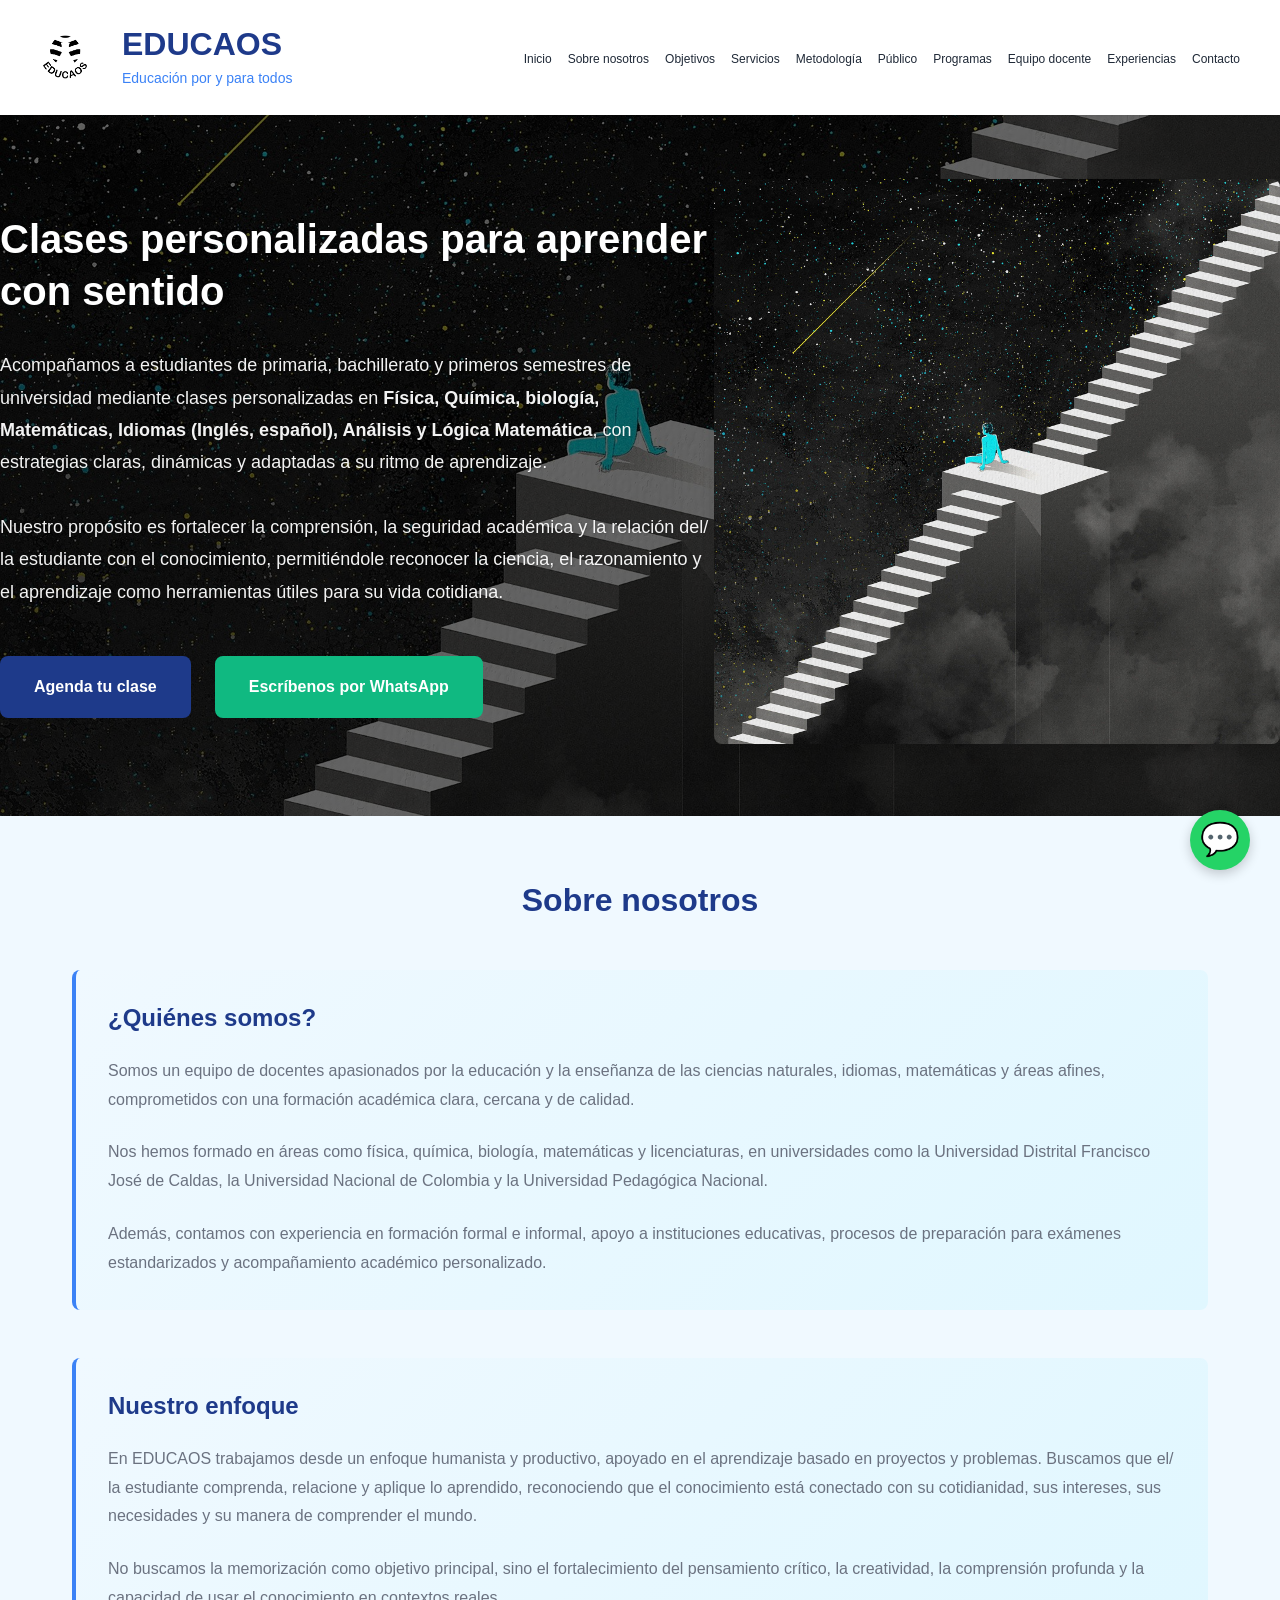
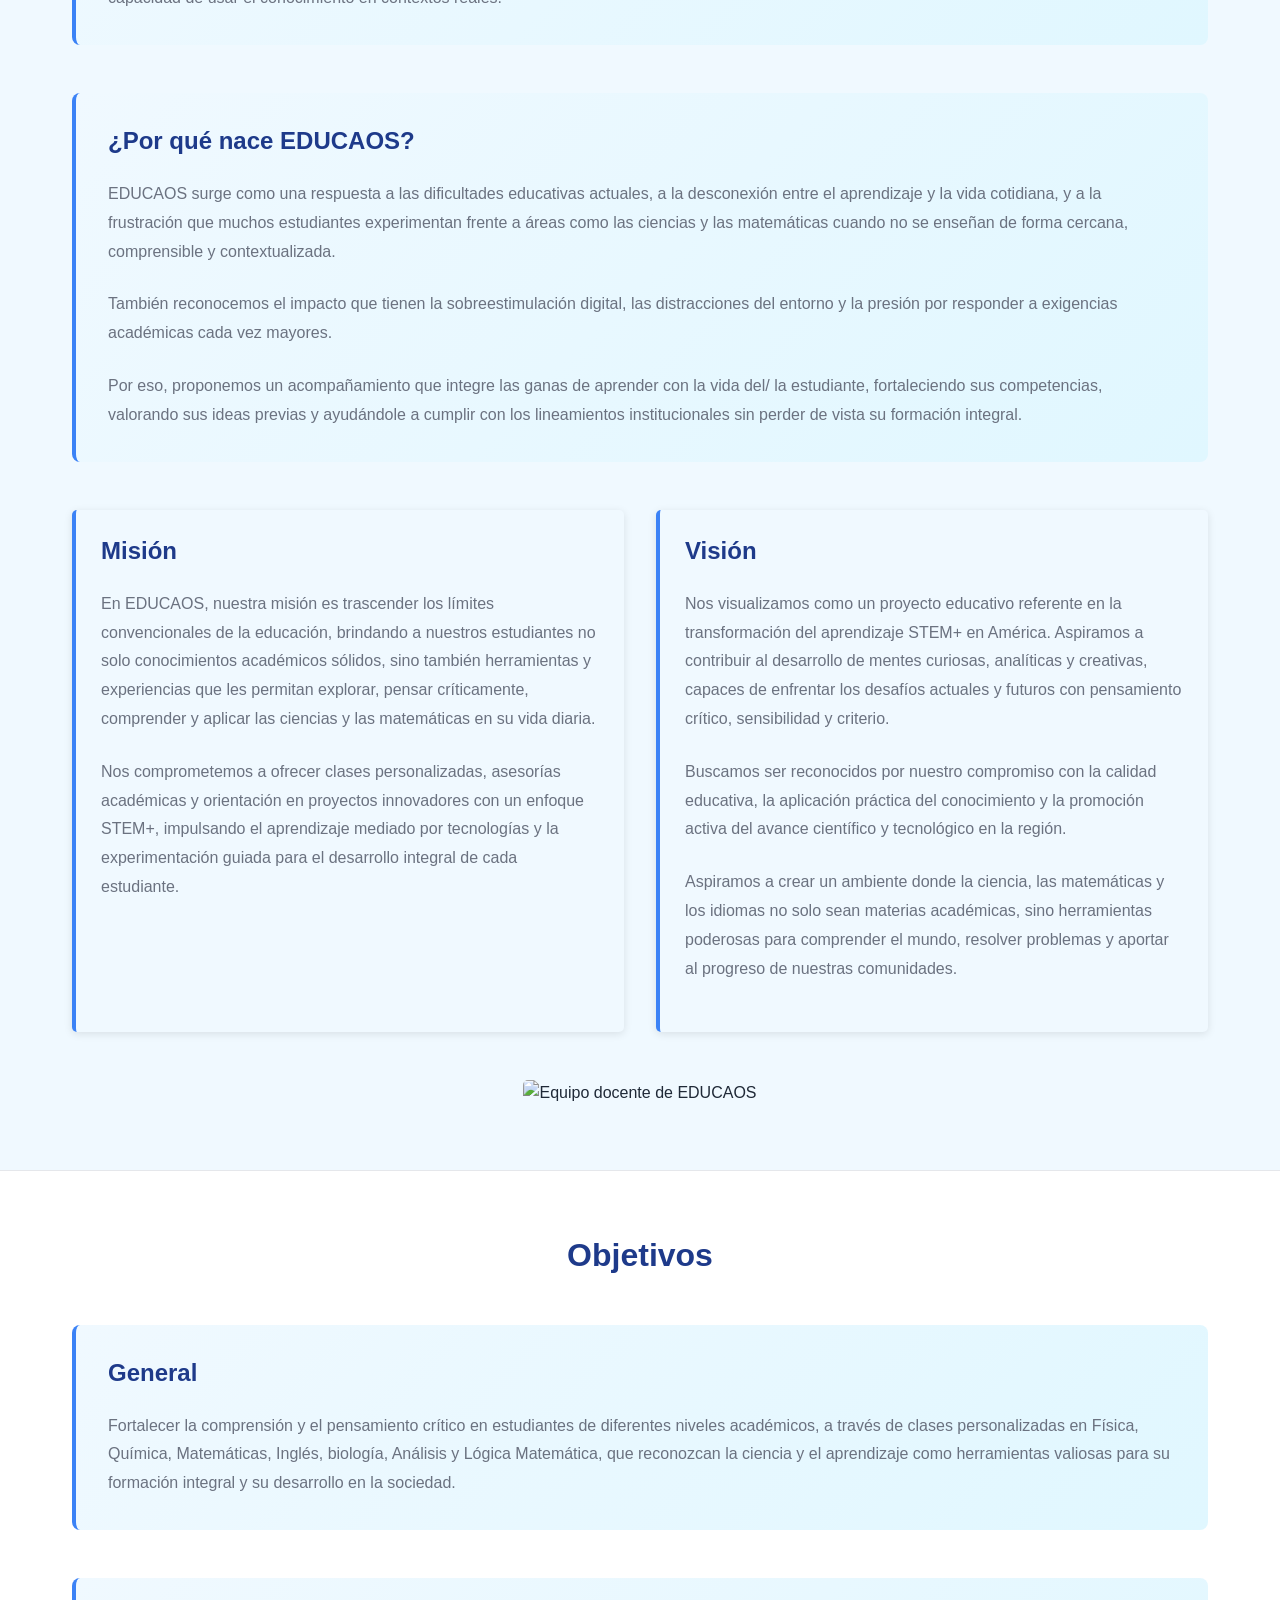
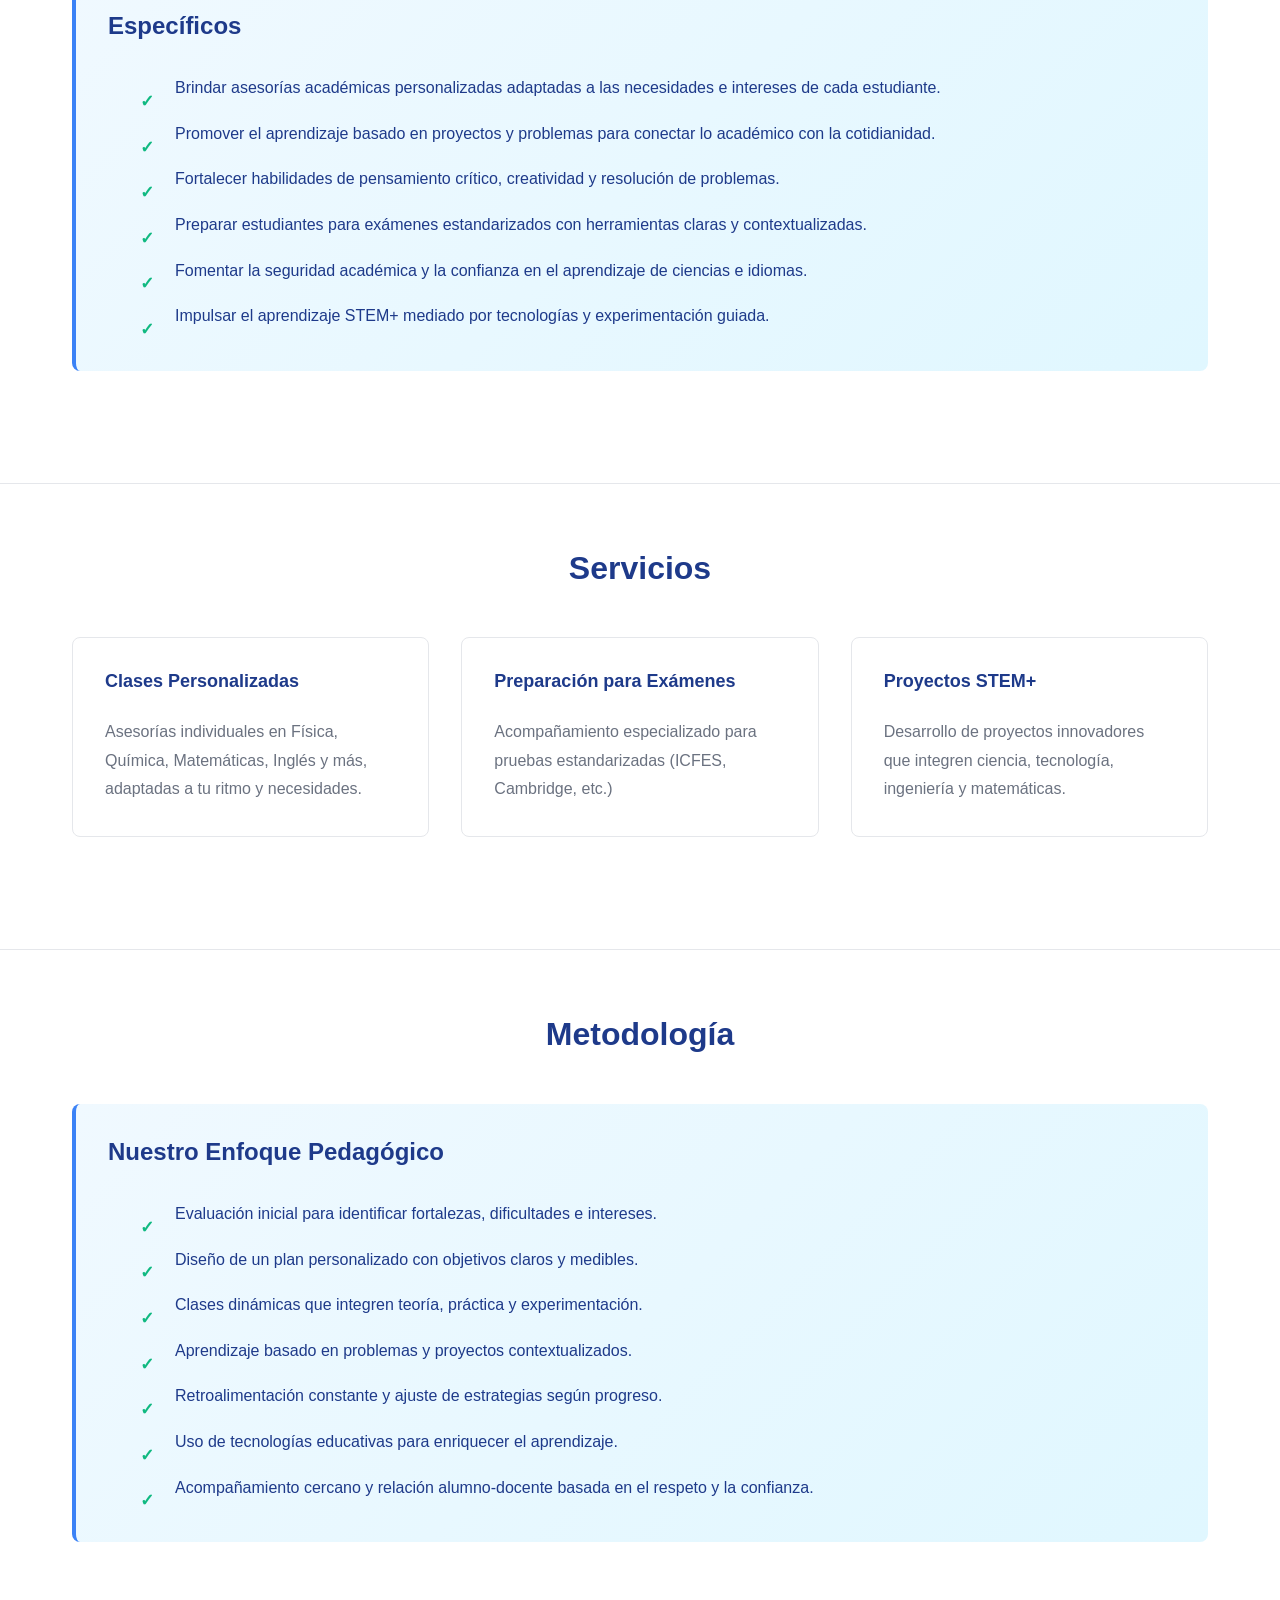
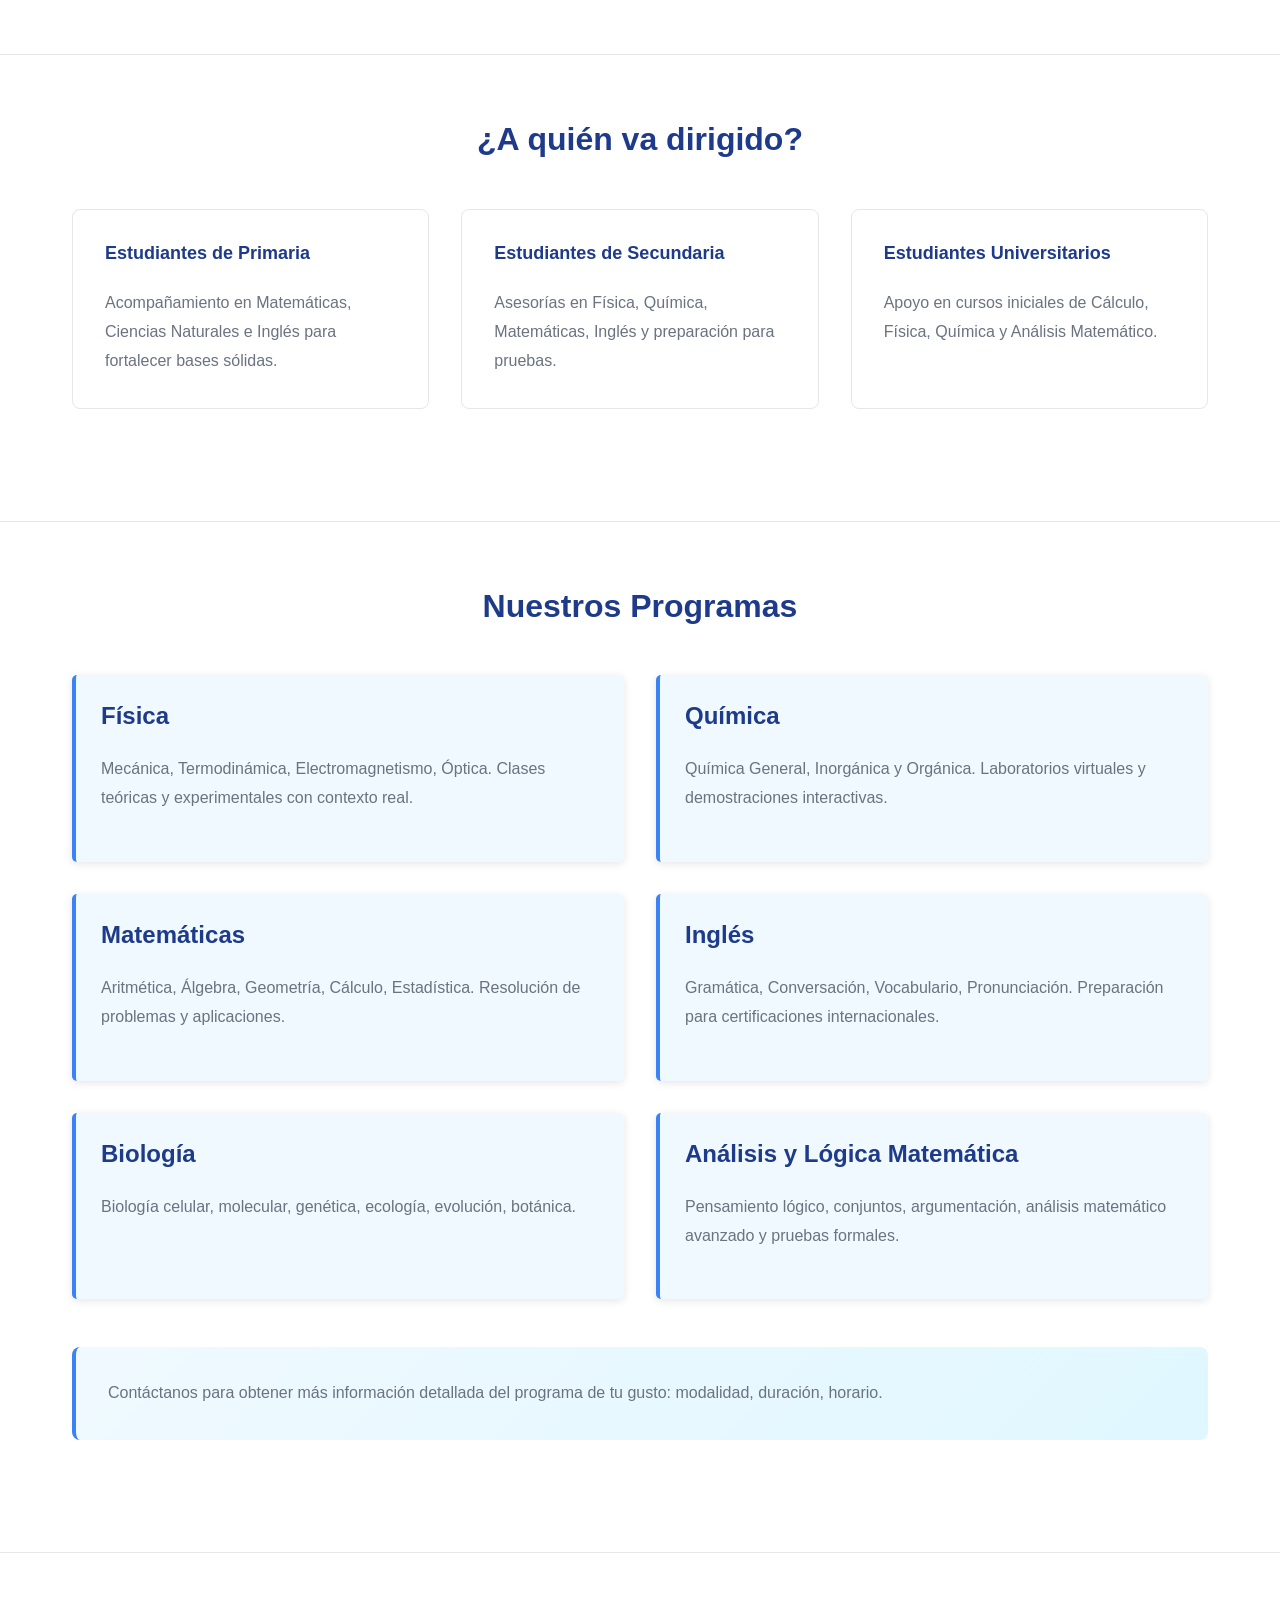
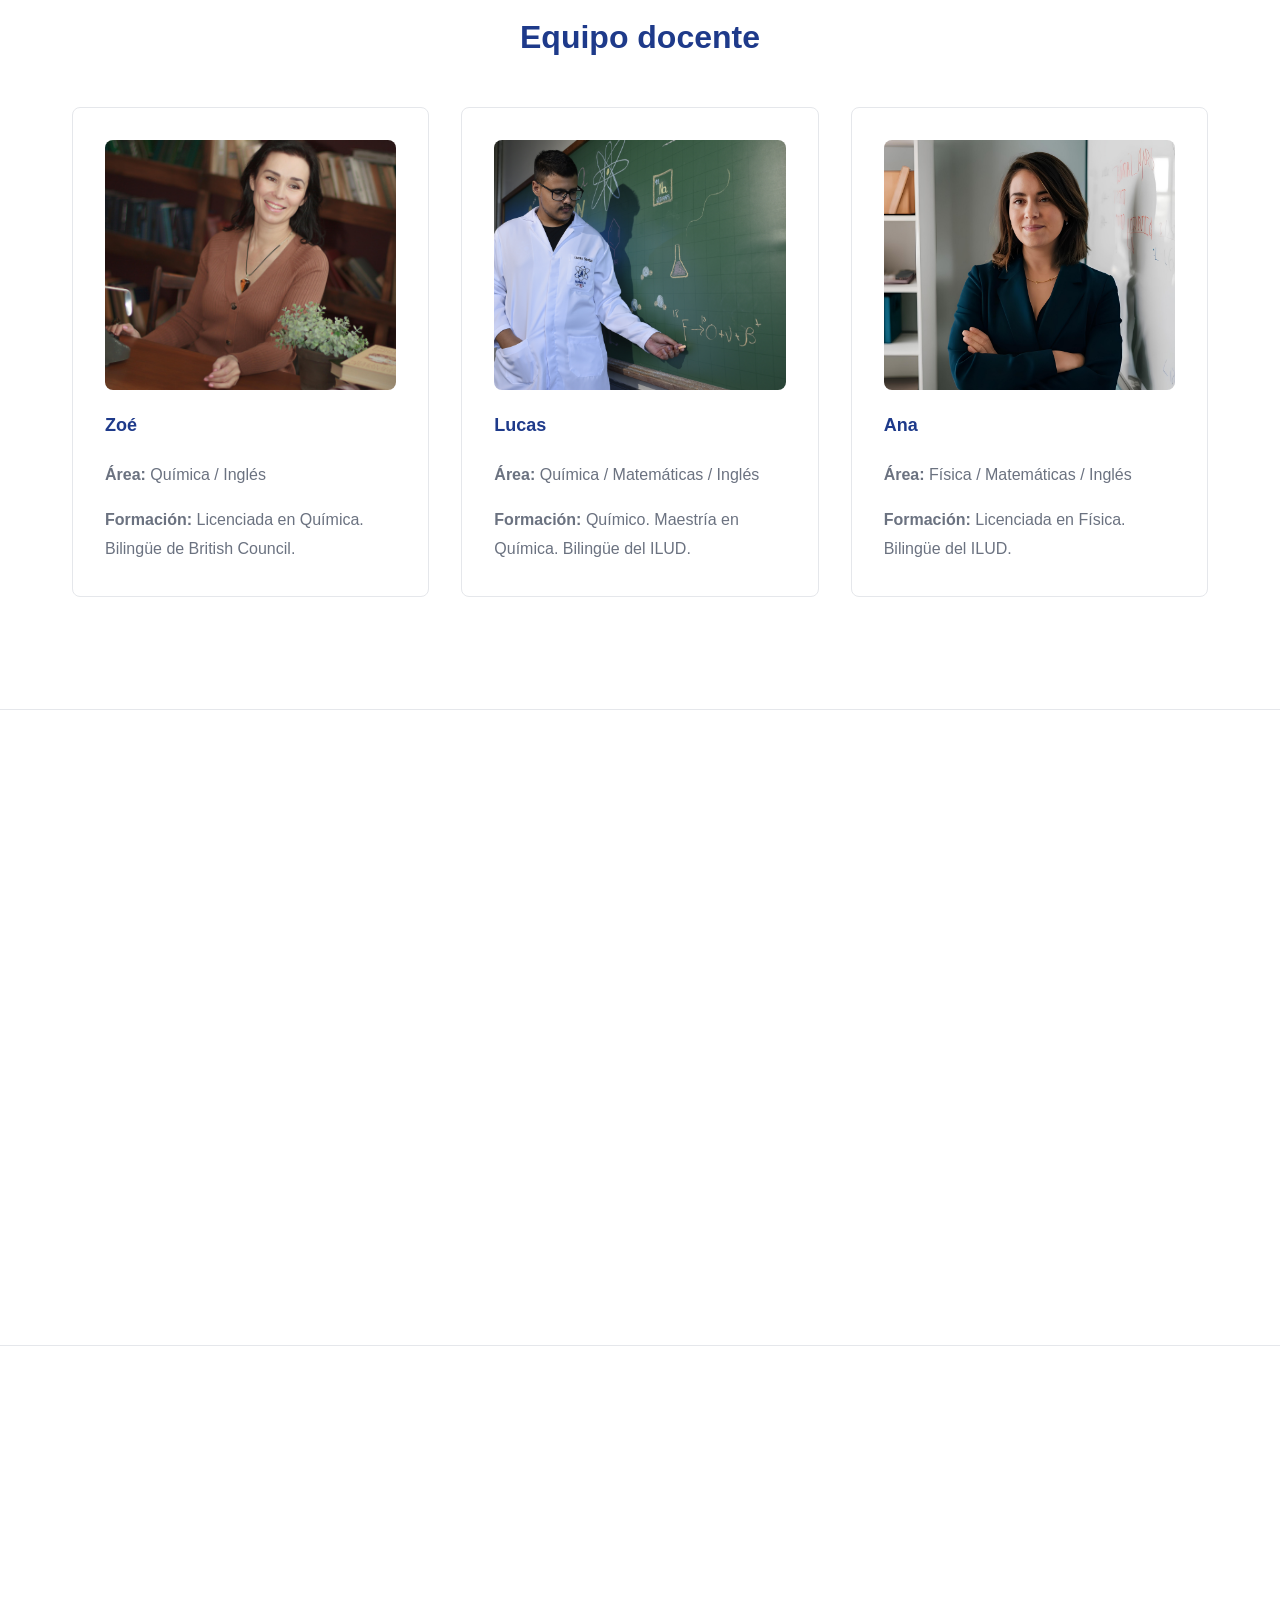
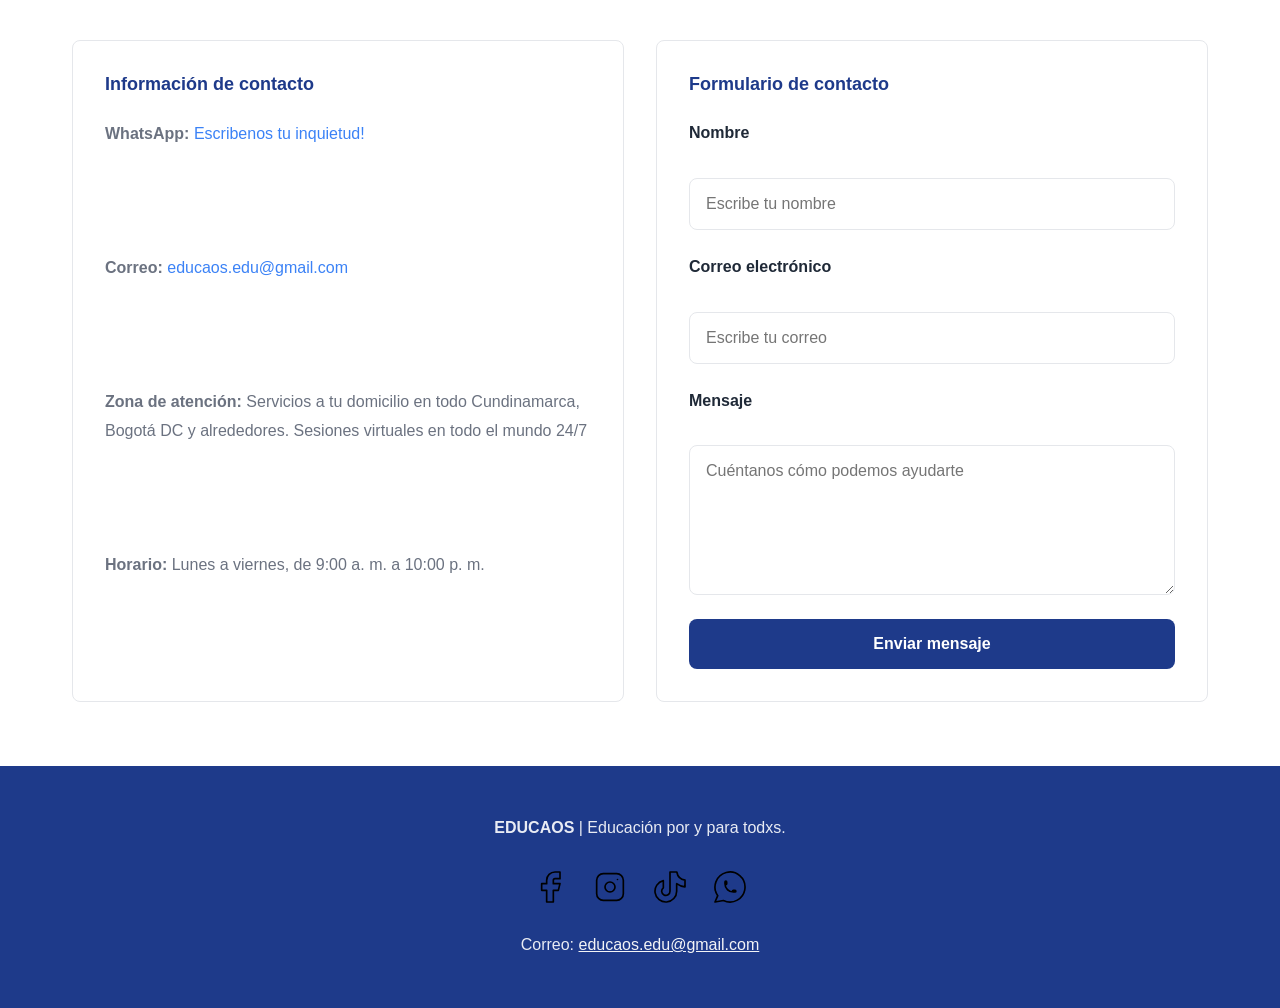
==== index.html @ 3fe50cc9 "prueba-lineatikwapp-blanca" ====
<!DOCTYPE html>
<html lang="es">
<head>
  <meta charset="UTF-8" />
  <meta http-equiv="X-UA-Compatible" content="IE=edge" />
  <meta name="viewport" content="width=device-width, initial-scale=1.0" />
  <title>EDUCAOS | Educación por y para todos</title>
<!-- Fuerza a Mozilla a recargar el favicon -->
<meta http-equiv="Cache-Control" content="no-cache, no-store, must-revalidate" />
<meta http-equiv="Pragma" content="no-cache" />
<meta http-equiv="Expires" content="0" />
  <meta
    name="description"
    content="EDUCAOS es una academia de clases personalizadas en Física, Química, Matemáticas, Inglés, biología, Análisis y Lógica Matemática"
  />
  <meta name="keywords" content="educación, clases personalizadas, matemáticas, ciencias, inglés, Bogotá" />
  <meta name="author" content="EDUCAOS" />

  <!-- CSS -->
  <link rel="stylesheet" href="styles.css" />
<!-- FAVICON - Múltiples formatos para compatibilidad ,logo en la pestaña -->
<!-- Asegura que el favicon se cargue en todos los navegadores -->
<link rel="icon" type="image/x-icon" href="img/favicon.ico?v=2">
<link rel="icon" type="image/png" sizes="32x32" href="img/favicon-32x32.png">
<link rel="icon" type="image/png" sizes="16x16" href="img/favicon-16x16.png">
<link rel="apple-touch-icon" href="img/apple-touch-icon.png">
</head>
<body>

  <!-- ENCABEZADO / HEADER -->
  <header class="header">
    <div class="container header-container">
      
      <!-- LOGO -->
      <div class="logo-box">
        <img src="img/logosinfondo.png" alt="Logo EDUCAOS" class="logo-img">
      </div>

      <!-- MARCA / NOMBRE -->
      <div class="brand-box">
        <h1>EDUCAOS</h1>
        <p>Educación por y para todos</p>
      </div>

      <!-- BOTÓN MENÚ HAMBURGUESA -->
      <button class="hamburger" id="hamburger" aria-label="Abrir menú">
        <span class="line line1"></span>
        <span class="line line2"></span>
        <span class="line line3"></span>
      </button>

      <!-- NAVEGACIÓN -->
      <nav class="nav" id="nav">
        <ul class="nav-list">
          <li><a href="#inicio">Inicio</a></li>
          <li><a href="#nosotros">Sobre nosotros</a></li>
          <li><a href="#objetivos">Objetivos</a></li>
          <li><a href="#servicios">Servicios</a></li>
          <li><a href="#metodologia">Metodología</a></li>
          <li><a href="#publico">Público</a></li>
          <li><a href="#programas">Programas</a></li>
          <li><a href="#equipo">Equipo docente</a></li>
          <li><a href="#experiencias">Experiencias</a></li>
          <li><a href="#contacto">Contacto</a></li>
        </ul>
      </nav>

    </div>
  </header>

  <main>

    <!-- SECCIÓN HERO CON PARALLAX -->
    <section id="inicio" class="hero">
  <div class="parallax-bg" style="background-image: url('img/portada-fondo.jpg');"></div>
  <!-- ↑ IMAGEN de FONDO distinta -->
        
        <div class="hero-text fade-in">
          <h2>Clases personalizadas para aprender con sentido</h2>
          <p>
            Acompañamos a estudiantes de primaria, bachillerato y primeros semestres
            de universidad mediante clases personalizadas en <strong>Física, Química, biología, Matemáticas, 
            Idiomas (Inglés, español), Análisis y Lógica Matemática</strong>, con estrategias claras, 
            dinámicas y adaptadas a su ritmo de aprendizaje.
          </p>

          <p>
            Nuestro propósito es fortalecer la comprensión, la seguridad académica
            y la relación del/ la estudiante con el conocimiento, permitiéndole reconocer
            la ciencia, el razonamiento y el aprendizaje como herramientas útiles
            para su vida cotidiana.
          </p>

          <div class="hero-buttons">
            <a href="#contacto" class="btn">Agenda tu clase</a>
            <a href="https://wa.me/message/WLGV2CBEJZI7O1" class="btn btn-secondary" target="_blank">Escríbenos por WhatsApp</a>
          </div>
        </div>

         <div class="hero-image fade-in">
    <img src="img/portada.jpg" alt="..." /> <!-- ← IMAGEN visible al lado-->
  </div>
</section>

      </div>
    </section>

    <!-- SOBRE NOSOTROS -->
    <section id="nosotros" class="section" data-parallax="yes">
  <div class="parallax-bg" style="background-image: url('img/nosotros-bg.jpg');"></div>
      <div class="container">
        <h2 class="fade-in-on-scroll">Sobre nosotros</h2>

        <article class="content-block fade-in-on-scroll">
          <h3>¿Quiénes somos?</h3>
          <p>
            Somos un equipo de docentes apasionados por la educación y la enseñanza
            de las ciencias naturales, idiomas, matemáticas y áreas afines, comprometidos
            con una formación académica clara, cercana y de calidad.
          </p>
          <p>
            Nos hemos formado en áreas como física, química, biología, matemáticas
            y licenciaturas, en universidades como la Universidad Distrital Francisco
            José de Caldas, la Universidad Nacional de Colombia y la Universidad
            Pedagógica Nacional.
          </p>
          <p>
            Además, contamos con experiencia en formación formal e informal, apoyo
            a instituciones educativas, procesos de preparación para exámenes
            estandarizados y acompañamiento académico personalizado.
          </p>
        </article>

        <article class="content-block fade-in-on-scroll">
          <h3>Nuestro enfoque</h3>
          <p>
            En EDUCAOS trabajamos desde un enfoque humanista y productivo, apoyado
            en el aprendizaje basado en proyectos y problemas. Buscamos que el/ la
            estudiante comprenda, relacione y aplique lo aprendido, reconociendo
            que el conocimiento está conectado con su cotidianidad, sus intereses,
            sus necesidades y su manera de comprender el mundo.
          </p>
          <p>
            No buscamos la memorización como objetivo principal, sino el fortalecimiento
            del pensamiento crítico, la creatividad, la comprensión profunda y la
            capacidad de usar el conocimiento en contextos reales.
          </p>
        </article>

        <article class="content-block fade-in-on-scroll">
          <h3>¿Por qué nace EDUCAOS?</h3>
          <p>
            EDUCAOS surge como una respuesta a las dificultades educativas actuales,
            a la desconexión entre el aprendizaje y la vida cotidiana, y a la
            frustración que muchos estudiantes experimentan frente a áreas como
            las ciencias y las matemáticas cuando no se enseñan de forma cercana,
            comprensible y contextualizada.
          </p>
          <p>
            También reconocemos el impacto que tienen la sobreestimulación digital,
            las distracciones del entorno y la presión por responder a exigencias
            académicas cada vez mayores.
          </p>
          <p>
            Por eso, proponemos un acompañamiento que integre las ganas de aprender
            con la vida del/ la estudiante, fortaleciendo sus competencias, valorando
            sus ideas previas y ayudándole a cumplir con los lineamientos institucionales
            sin perder de vista su formación integral.
          </p>
        </article>

        <div class="grid-two">
          <article class="content-card fade-in-on-scroll">
            <h3>Misión</h3>
            <p>
              En EDUCAOS, nuestra misión es trascender los límites convencionales
              de la educación, brindando a nuestros estudiantes no solo conocimientos
              académicos sólidos, sino también herramientas y experiencias que les
              permitan explorar, pensar críticamente, comprender y aplicar las
              ciencias y las matemáticas en su vida diaria.
            </p>
            <p>
              Nos comprometemos a ofrecer clases personalizadas, asesorías académicas
              y orientación en proyectos innovadores con un enfoque STEM+, impulsando
              el aprendizaje mediado por tecnologías y la experimentación guiada
              para el desarrollo integral de cada estudiante.
            </p>
          </article>

          <article class="content-card fade-in-on-scroll">
            <h3>Visión</h3>
            <p>
              Nos visualizamos como un proyecto educativo referente en la transformación
              del aprendizaje STEM+ en América. Aspiramos a contribuir al
              desarrollo de mentes curiosas, analíticas y creativas, capaces de
              enfrentar los desafíos actuales y futuros con pensamiento crítico,
              sensibilidad y criterio.
            </p>
            <p>
              Buscamos ser reconocidos por nuestro compromiso con la calidad educativa,
              la aplicación práctica del conocimiento y la promoción activa del
              avance científico y tecnológico en la región.
            </p>
            <p>
              Aspiramos a crear un ambiente donde la ciencia, las matemáticas y los idiomas no
              solo sean materias académicas, sino herramientas poderosas para comprender
              el mundo, resolver problemas y aportar al progreso de nuestras comunidades.
            </p>
          </article>
        </div>

        <div class="section-image fade-in-on-scroll">
          <img src="img/teachers.png" alt="Equipo docente de EDUCAOS" />
        </div>
      </div>
    </section>

    <!-- OBJETIVOS -->
    <section id="objetivos" class="section">
      <div class="container">
        <h2 class="fade-in-on-scroll">Objetivos</h2>

        <article class="content-block fade-in-on-scroll">
          <h3>General</h3>
          <p>
            Fortalecer la comprensión y el pensamiento crítico en estudiantes de diferentes niveles académicos, 
            a través de clases personalizadas en Física, Química, Matemáticas, Inglés, biología, 
            Análisis y Lógica Matemática, que reconozcan la ciencia y el aprendizaje como herramientas valiosas 
            para su formación integral y su desarrollo en la sociedad.
          </p>
        </article>

        <article class="content-block fade-in-on-scroll">
          <h3>Específicos</h3>
          <ul class="methodology-list">
            <li>Brindar asesorías académicas personalizadas adaptadas a las necesidades e intereses de cada estudiante.</li>
            <li>Promover el aprendizaje basado en proyectos y problemas para conectar lo académico con la cotidianidad.</li>
            <li>Fortalecer habilidades de pensamiento crítico, creatividad y resolución de problemas.</li>
            <li>Preparar estudiantes para exámenes estandarizados con herramientas claras y contextualizadas.</li>
            <li>Fomentar la seguridad académica y la confianza en el aprendizaje de ciencias e idiomas.</li>
            <li>Impulsar el aprendizaje STEM+ mediado por tecnologías y experimentación guiada.</li>
          </ul>
        </article>
      </div>
    </section>

    <!-- SERVICIOS -->
    <section id="servicios" class="section">
      <div class="container">
        <h2 class="fade-in-on-scroll">Servicios</h2>

        <div class="cards-grid">
          <article class="card fade-in-on-scroll">
            <h3>Clases Personalizadas</h3>
            <p>Asesorías individuales en Física, Química, Matemáticas, Inglés y más, adaptadas a tu ritmo y necesidades.</p>
          </article>

          <article class="card fade-in-on-scroll">
            <h3>Preparación para Exámenes</h3>
            <p>Acompañamiento especializado para pruebas estandarizadas (ICFES, Cambridge, etc.)</p>
          </article>

          <article class="card fade-in-on-scroll">
            <h3>Proyectos STEM+</h3>
            <p>Desarrollo de proyectos innovadores que integren ciencia, tecnología, ingeniería y matemáticas.</p>
          </article>
        </div>
      </div>
    </section>

    <!-- METODOLOGÍA -->
    <section id="metodologia" class="section">
      <div class="container">
        <h2 class="fade-in-on-scroll">Metodología</h2>

        <article class="content-block fade-in-on-scroll">
          <h3>Nuestro Enfoque Pedagógico</h3>
          <ul class="methodology-list">
            <li>Evaluación inicial para identificar fortalezas, dificultades e intereses.</li>
            <li>Diseño de un plan personalizado con objetivos claros y medibles.</li>
            <li>Clases dinámicas que integren teoría, práctica y experimentación.</li>
            <li>Aprendizaje basado en problemas y proyectos contextualizados.</li>
            <li>Retroalimentación constante y ajuste de estrategias según progreso.</li>
            <li>Uso de tecnologías educativas para enriquecer el aprendizaje.</li>
            <li>Acompañamiento cercano y relación alumno-docente basada en el respeto y la confianza.</li>
          </ul>
        </article>
      </div>
    </section>

    <!-- PÚBLICO -->
    <section id="publico" class="section">
      <div class="container">
        <h2 class="fade-in-on-scroll">¿A quién va dirigido?</h2>

        <div class="cards-grid">
          <article class="card fade-in-on-scroll">
            <h3>Estudiantes de Primaria</h3>
            <p>Acompañamiento en Matemáticas, Ciencias Naturales e Inglés para fortalecer bases sólidas.</p>
          </article>

          <article class="card fade-in-on-scroll">
            <h3>Estudiantes de Secundaria</h3>
            <p>Asesorías en Física, Química, Matemáticas, Inglés y preparación para pruebas.</p>
          </article>

          <article class="card fade-in-on-scroll">
            <h3>Estudiantes Universitarios</h3>
            <p>Apoyo en cursos iniciales de Cálculo, Física, Química y Análisis Matemático.</p>
          </article>
        </div>
      </div>
    </section>

    <!-- PROGRAMAS -->
    <section id="programas" class="section">
      <div class="container">
        <h2 class="fade-in-on-scroll">Nuestros Programas</h2>

        <div class="grid-two">
          <article class="content-card fade-in-on-scroll">
            <h3>Física</h3>
            <p>Mecánica, Termodinámica, Electromagnetismo, Óptica. Clases teóricas y experimentales con contexto real.</p>
          </article>

          <article class="content-card fade-in-on-scroll">
            <h3>Química</h3>
            <p>Química General, Inorgánica y Orgánica. Laboratorios virtuales y demostraciones interactivas.</p>
          </article>

          <article class="content-card fade-in-on-scroll">
            <h3>Matemáticas</h3>
            <p>Aritmética, Álgebra, Geometría, Cálculo, Estadística. Resolución de problemas y aplicaciones.</p>
          </article>

          <article class="content-card fade-in-on-scroll">
            <h3>Inglés</h3>
            <p>Gramática, Conversación, Vocabulario, Pronunciación. Preparación para certificaciones internacionales.</p>
          </article>

          <article class="content-card fade-in-on-scroll">
            <h3>Biología</h3>
            <p>Biología celular, molecular, genética, ecología, evolución, botánica. </p>
          </article>

          <article class="content-card fade-in-on-scroll">
            <h3>Análisis y Lógica Matemática</h3>
            <p>Pensamiento lógico, conjuntos, argumentación, análisis matemático avanzado y pruebas formales.</p>
          </article>
        </div>

        <div class="content-block fade-in-on-scroll" style="margin-top: 30px;">
          <p>
            Contáctanos para obtener más información detallada del programa de tu gusto:
            modalidad, duración, horario.
          </p>
        </div>
      </div>
    </section>

    <!-- EQUIPO DOCENTE -->
    <section id="equipo" class="section">
      <div class="container">
        <h2 class="fade-in-on-scroll">Equipo docente</h2>

        <div class="cards-grid">
          <article class="card fade-in-on-scroll">
            <img src="img/teachers1.jpg" alt="Docente de EDUCAOS" />
            <!-- poner en formato jpg -->
            <h3>Zoé</h3>
            <p><strong>Área:</strong> Química / Inglés</p>
            <p><strong>Formación:</strong> Licenciada en Química. Bilingüe de British Council.  </p>
          </article>

          <article class="card fade-in-on-scroll">
            <img src="img/teacherlu.jpg" alt="Docente de EDUCAOS" />
            <h3>Lucas</h3>
            <p><strong>Área:</strong> Química / Matemáticas / Inglés</p>
            <p><strong>Formación:</strong> Químico. Maestría en Química. Bilingüe del ILUD. </p>
          </article>

          <article class="card fade-in-on-scroll">
            <img src="img/teachers3.jpg" alt="Docente de EDUCAOS" />
            <h3>Ana</h3>
            <p><strong>Área:</strong> Física / Matemáticas / Inglés</p>
            <p><strong>Formación:</strong> Licenciada en Física. Bilingüe del ILUD. </p>
          </article>
        </div>
      </div>
    </section>

    <!-- EXPERIENCIAS -->
    <section id="experiencias" class="section">
      <div class="container">
        <h2 class="fade-in-on-scroll">Experiencias de nuestros/as estudiantes</h2>

        <article class="content-block fade-in-on-scroll">
          <p>
            En EDUCAOS valoramos cada proceso de aprendizaje. Más allá de los resultados,
            reconocemos el esfuerzo, la confianza y el crecimiento que cada estudiante
            construye en su camino académico.
          </p>
        </article>

        <div class="cards-grid">
          <article class="card fade-in-on-scroll">
            <h3>Daniel</h3>
            <p>"Aquí puedes agregar una frase de estudiante o familia que hable de su experiencia."</p>
          </article>

          <article class="card fade-in-on-scroll">
            <h3>Laura</h3>
            <p>"Incluir testimonios reales mejora mucho la credibilidad de tu sitio web."</p>
          </article>

          <article class="card fade-in-on-scroll">
            <h3>David</h3>
            <p>"Considera incluir videos cortos de estudiantes hablando sobre sus experiencias."</p>
          </article>
        </div>
      </div>
    </section>

    <!-- CONTACTO -->
    <section id="contacto" class="section">
      <div class="container">
        <h2 class="fade-in-on-scroll">Contacto</h2>

        <article class="content-block fade-in-on-scroll">
          <p>
            ¿Quieres agendar una clase, resolver dudas o conocer el acompañamiento
            más adecuado para tu proceso? Escríbenos y con gusto te orientamos.
          </p>
        </article>

        <div class="contact-grid">
          <article class="card fade-in-on-scroll">
            <h3>Información de contacto</h3>
            <p><strong>WhatsApp:</strong> <a href="https://wa.me/message/WLGV2CBEJZI7O1" target="_blank">Escribenos tu inquietud!</a></p>
            <p><strong>Correo:</strong> <a href="mailto:educaos.edu@gmail.com">educaos.edu@gmail.com</a></p>
            <p><strong>Zona de atención:</strong> Servicios a tu domicilio en todo Cundinamarca, Bogotá DC y alrededores. Sesiones virtuales en todo el mundo 24/7</p>
            <p><strong>Horario:</strong> Lunes a viernes, de 9:00 a. m. a 10:00 p. m.</p>
          </article>

          <article class="card fade-in-on-scroll">
            <h3>Formulario de contacto</h3>
            <form id="contactForm" onsubmit="handleSubmit(event)">
              <label for="nombre">Nombre</label>
              <input type="text" id="nombre" name="nombre" placeholder="Escribe tu nombre" required />

              <label for="correo">Correo electrónico</label>
              <input type="email" id="correo" name="correo" placeholder="Escribe tu correo" required />

              <label for="mensaje">Mensaje</label>
              <textarea id="mensaje" name="mensaje" rows="5" placeholder="Cuéntanos cómo podemos ayudarte" required></textarea>

              <button type="submit">Enviar mensaje</button>
              <p class="form-note" id="formNote" style="display: none;"></p>
            </form>
          </article>
        </div>
      </div>
    </section>

  </main>

  <!-- PIE DE PÁGINA -->
  <footer class="footer">
    <div class="container">
      <p><strong>EDUCAOS</strong> | Educación por y para todxs.</p>

      <div class="social-links">
        <a href="https://www.facebook.com/Educaos.educacion" target="_blank" aria-label="Facebook">
          <img src="img/facebookrepo.svg" alt="Facebook" class="social-icon">
        </a>

        <a href="https://www.instagram.com/educaos_" target="_blank" aria-label="Instagram">
          <img src="img/instagramrepoo.svg" alt="Instagram" class="social-icon">
        </a>

        <a href="https://www.tiktok.com/@educaos.edu" target="_blank" aria-label="TikTok">
          <img src="img/tiktokreppo.svg" alt="TikTok" class="social-icon">
        </a>

        <a href="https://wa.me/message/WLGV2CBEJZI7O1" target="_blank" aria-label="WhatsApp">
          <img src="img/whatsapprepo.svg" alt="WhatsApp" class="social-icon">
        </a>
      </div>

      <p>Correo: <a href="mailto:educaos.edu@gmail.com">educaos.edu@gmail.com</a></p>
    </div>
  </footer>

  <!-- BOTÓN WHATSAPP FLOTANTE -->
  <a href="https://wa.me/message/WLGV2CBEJZI7O1" class="whatsapp-btn" target="_blank" title="Chatear con EDUCAOS por WhatsApp" aria-label="Contacto por WhatsApp">
    💬
  </a>

  <!-- SCRIPTS -->
  <script>
    // ============================================
    // MENÚ HAMBURGUESA - FUNCIONA CORRECTAMENTE
    // ============================================
    document.addEventListener('DOMContentLoaded', function() {
      const hamburger = document.getElementById('hamburger');
      const nav = document.getElementById('nav');
      const navLinks = nav.querySelectorAll('a');

      // Abrir/cerrar menú al hacer clic en hamburguesa
      hamburger.addEventListener('click', function(e) {
        e.preventDefault();
        hamburger.classList.toggle('active');
        nav.classList.toggle('active');
      });

      // Cerrar menú al hacer clic en un enlace
      navLinks.forEach(link => {
        link.addEventListener('click', function() {
          hamburger.classList.remove('active');
          nav.classList.remove('active');
        });
      });

      // Cerrar menú si se hace clic fuera de él
      document.addEventListener('click', function(event) {
        const isClickInsideNav = nav.contains(event.target);
        const isClickOnHamburger = hamburger.contains(event.target);
        
        if (!isClickInsideNav && !isClickOnHamburger && nav.classList.contains('active')) {
          hamburger.classList.remove('active');
          nav.classList.remove('active');
        }
      });
    });

    // ============================================
    // ANIMACIÓN FADE-IN AL HACER SCROLL
    // ============================================
    function observeElements() {
      const observer = new IntersectionObserver((entries) => {
        entries.forEach(entry => {
          if (entry.isIntersecting) {
            entry.target.classList.add('visible');
            observer.unobserve(entry.target);
          }
        });
      }, {
        threshold: 0.1,
        rootMargin: '0px 0px -50px 0px'
      });

      // Observar todos los elementos con fade-in-on-scroll
      document.querySelectorAll('.fade-in-on-scroll').forEach(el => {
        observer.observe(el);
      });
    }

    // Ejecutar cuando el DOM esté listo
    if (document.readyState === 'loading') {
      document.addEventListener('DOMContentLoaded', observeElements);
    } else {
      observeElements();
    }

    // ============================================
    // EFECTO PARALLAX
    // ============================================
    window.addEventListener('scroll', function() {
      const parallaxElements = document.querySelectorAll('[data-parallax]');
      parallaxElements.forEach(element => {
        const scrollPosition = window.pageYOffset;
        const parallaxBg = element.querySelector('.parallax-bg');
        if (parallaxBg) {
          parallaxBg.style.backgroundPosition = `center ${scrollPosition * 0.5}px`;
        }
      });
    });

    // ============================================
    // FUNCIÓN FORMULARIO
    // ============================================
    function handleSubmit(e) {
      e.preventDefault();
      
      const nombre = document.getElementById('nombre').value;
      const correo = document.getElementById('correo').value;
      const mensaje = document.getElementById('mensaje').value;
      
      // Enviar por WhatsApp
      const textoWhatsApp = `Hola EDUCAOS, soy ${nombre}. ${mensaje} Mi correo es: ${correo}`;
      const urlWhatsApp = `https://wa.me/message/WLGV2CBEJZI7O1?text=${encodeURIComponent(textoWhatsApp)}`;
      
      // Enviar por Email
      const urlEmail = `mailto:educaos.edu@gmail.com?subject=Mensaje de ${nombre}&body=${encodeURIComponent(`De: ${nombre}\nCorreo: ${correo}\n\n${mensaje}`)}`;
      
      // Mostrar opciones
      const formNote = document.getElementById('formNote');
      formNote.innerHTML = '✓ Elige cómo deseas enviar tu mensaje: <a href="' + urlWhatsApp + '" target="_blank" style="margin-left: 10px;">Enviar por WhatsApp</a> o <a href="' + urlEmail + '" style="margin-left: 10px;">Enviar por Email</a>';
      formNote.style.display = 'block';
      formNote.style.color = '#27ae60';
      
      // Limpiar formulario
      document.getElementById('contactForm').reset();
    }
  </script>

</body>
</html>
---- styles.css ----
/* ===================================
   ESTILOS GENERALES Y RESET
   =================================== */

* {
  margin: 0;
  padding: 0;
  box-sizing: border-box;
}

:root {
  --color-primary: #1e3a8a;
  --color-secondary: #3b82f6;
  --color-accent: #10b981;
  --color-dark: #1f2937;
  --color-light: #f3f4f6;
  --color-white: #ffffff;
  --color-gray: #6b7280;
  --color-border: #e5e7eb;
  --color-success: #10b981;
  --color-warning: #f59e0b;
  
  --font-primary: 'Segoe UI', Tahoma, Geneva, Verdana, sans-serif;
  --font-size-base: 16px;
  --font-size-sm: 14px;
  --font-size-lg: 18px;
  --font-size-xl: 24px;
  --font-size-2xl: 32px;
  --font-size-3xl: 40px;
  
  --spacing-xs: 0.5rem;
  --spacing-sm: 1rem;
  --spacing-md: 1.5rem;
  --spacing-lg: 2rem;
  --spacing-xl: 3rem;
  --spacing-2xl: 4rem;
  
  --border-radius: 8px;
  --shadow-sm: 0 1px 2px rgba(0, 0, 0, 0.05);
  --shadow-md: 0 4px 6px rgba(0, 0, 0, 0.1);
  --shadow-lg: 0 10px 15px rgba(0, 0, 0, 0.1);
  
  --transition: all 0.3s ease;
}

html {
  scroll-behavior: smooth;
}

body {
  font-family: var(--font-primary);
  font-size: var(--font-size-base);
  color: var(--color-dark);
  line-height: 1.6;
  background-color: var(--color-white);
}

/* ===================================
   CONTENEDOR PRINCIPAL
   =================================== */

.container {
  max-width: 1200px;
  margin: 0 auto;
  padding: 0 var(--spacing-lg);
}

@media (max-width: 768px) {
  .container {
    padding: 0 var(--spacing-md);
  }
}

/* ===================================
   TIPOGRAFÍA
   =================================== */

h1, h2, h3, h4, h5, h6 {
  font-weight: 700;
  line-height: 1.3;
  margin-bottom: var(--spacing-md);
  color: var(--color-primary);
}

h1 {
  font-size: var(--font-size-3xl);
}

h2 {
  font-size: var(--font-size-2xl);
  text-align: center;
  margin-bottom: var(--spacing-xl);
}

h3 {
  font-size: var(--font-size-xl);
}

p {
  margin-bottom: var(--spacing-md);
  color: var(--color-gray);
  line-height: 1.8;
}

a {
  color: var(--color-secondary);
  text-decoration: none;
  transition: var(--transition);
}

a:hover {
  color: var(--color-primary);
  text-decoration: underline;
}

/* ===================================
   BOTONES
   =================================== */

.btn {
  display: inline-block;
  padding: var(--spacing-sm) var(--spacing-lg);
  background-color: var(--color-primary);
  color: var(--color-white);
  border-radius: var(--border-radius);
  font-weight: 600;
  transition: var(--transition);
  border: 2px solid transparent;
  cursor: pointer;
  text-align: center;
}

.btn:hover {
  background-color: var(--color-secondary);
  transform: translateY(-2px);
  box-shadow: var(--shadow-md);
}

.btn-secondary {
  background-color: var(--color-accent);
  border-color: var(--color-accent);
}

.btn-secondary:hover {
  background-color: #059669;
  transform: translateY(-2px);
}

/* ===================================
   HEADER / NAVEGACIÓN
   =================================== */

.header {
  background-color: var(--color-white);
  box-shadow: var(--shadow-sm);
  position: sticky;
  top: 0;
  z-index: 200;
}

.header-container {
  display: flex;
  align-items: center;
  justify-content: space-between;
  padding: var(--spacing-md) 0;
  gap: var(--spacing-lg);
}

.logo-box {
  flex-shrink: 0;
}

.logo-img {
  height: 50px;
  width: auto;
  display: block;
}

.brand-box {
  flex-grow: 1;
}

.brand-box h1 {
  margin: 0;
  font-size: var(--font-size-2xl);
  color: var(--color-primary);
}

.brand-box p {
  margin: 0;
  font-size: var(--font-size-sm);
  color: var(--color-secondary);
  font-weight: 500;
}

/* NAVEGACIÓN */
.nav {
  display: flex;
}

.nav-list {
  display: flex;
  list-style: none;
  gap: 1rem;
  justify-content: flex-end;
  align-items: center;
}

.nav-list li a {
  color: var(--color-dark);
  font-weight: 500;
  transition: var(--transition);
  padding: 0.5rem 0;
  font-size: 12px;
}

.nav-list li a:hover {
  color: var(--color-secondary);
  text-decoration: none;
  border-bottom: 2px solid var(--color-secondary);
}

/* ===================================
   MENÚ HAMBURGUESA
   =================================== */

.hamburger {
  display: none;
  flex-direction: column;
  background: none;
  border: none;
  cursor: pointer;
  padding: 0;
  width: 30px;
  height: 24px;
  gap: 6px;
  z-index: 250;
}

.hamburger .line {
  width: 100%;
  height: 3px;
  background-color: var(--color-primary);
  border-radius: 2px;
  transition: var(--transition);
  transform-origin: center;
}

/* Hamburguesa activa (abierta) */
.hamburger.active .line1 {
  transform: rotate(45deg) translate(10px, 10px);
}

.hamburger.active .line2 {
  opacity: 0;
}

.hamburger.active .line3 {
  transform: rotate(-45deg) translate(7px, -7px);
}

/* RESPONSIVE - TABLET Y MOBILE */
@media (max-width: 768px) {
  .hamburger {
    display: flex;
  }

  .brand-box {
    flex-grow: 0;
  }

  .brand-box h1 {
    font-size: var(--font-size-xl);
  }

  .nav {
    position: fixed;
    top: 70px;
    left: 0;
    right: 0;
    background-color: var(--color-white);
    max-height: 0;
    overflow: hidden;
    transition: max-height 0.4s ease;
    z-index: 199;
    box-shadow: var(--shadow-md);
  }

  .nav.active {
    max-height: 500px;
  }

  .nav-list {
    flex-direction: column;
    gap: 0;
    padding: var(--spacing-md) 0;
  }

  .nav-list li {
    width: 100%;
    border-bottom: 1px solid var(--color-border);
  }

  .nav-list li:last-child {
    border-bottom: none;
  }

  .nav-list li a {
    display: block;
    padding: var(--spacing-sm) var(--spacing-lg);
  }

  .nav-list li a:hover {
    background-color: var(--color-light);
    border-bottom: none;
  }

  .header-container {
    flex-direction: row;
    gap: var(--spacing-md);
    padding: var(--spacing-md) 0;
  }

  .logo-img {
    height: 40px;
  }
}

@media (max-width: 480px) {
  .nav.active {
    max-height: 400px;
  }

  .nav-list li a {
    padding: var(--spacing-sm) var(--spacing-md);
    font-size: var(--font-size-sm);
  }
}

/* ===================================
   ANIMACIONES FADE-IN
   =================================== */

.fade-in,
.fade-in-on-scroll {
  opacity: 0;
  transform: translateY(20px);
  transition: opacity 0.6s ease-out, transform 0.6s ease-out;
}

.fade-in {
  animation: fadeInImmediate 0.8s ease-out forwards;
}

.fade-in-on-scroll.visible {
  opacity: 1;
  transform: translateY(0);
}

@keyframes fadeInImmediate {
  from {
    opacity: 0;
    transform: translateY(20px);
  }
  to {
    opacity: 1;
    transform: translateY(0);
  }
}

/* ===================================
   SECCIÓN HERO CON PARALLAX para inicio
   =================================== */

.hero {
  position: relative;
  color: var(--color-white);
  padding: var(--spacing-2xl) 0;
  overflow: hidden;
  min-height: 600px;
  display: flex;
  align-items: center;
}

 /* Parallax SOLO para HERO */
.hero .parallax-bg {
  position: absolute;
  top: 0;
  left: 0;
  right: 0;
  bottom: 0;
  background-size: cover;
  background-position: center;
  background-attachment: fixed;
  filter: brightness(0.4);
  z-index: -1;
}

.hero-container {
  position: relative;
  display: grid;
  grid-template-columns: 1fr 1fr;
  gap: var(--spacing-xl);
  align-items: center;
  z-index: 1;
}

.hero-text {
  z-index: 2;
}

.hero-text h2 {
  color: var(--color-white);
  font-size: var(--font-size-3xl);
  text-align: left;
  margin-bottom: var(--spacing-lg);
  text-shadow: 2px 2px 4px rgba(0, 0, 0, 0.3);
}

.hero-text p {
  color: rgba(255, 255, 255, 0.95);
  font-size: var(--font-size-lg);
  margin-bottom: var(--spacing-lg);
  text-shadow: 1px 1px 2px rgba(0, 0, 0, 0.2);
}

.hero-buttons {
  display: flex;
  gap: var(--spacing-md);
  margin-top: var(--spacing-xl);
  flex-wrap: wrap;
}

.hero-image {
  position: relative;
  z-index: 2;
}

.hero-image img {
  width: 100%;
  height: auto;
  border-radius: var(--border-radius);
  box-shadow: var(--shadow-lg);
  opacity: 0.95;
}

@media (max-width: 768px) {
  .hero {
    min-height: 500px;
  }

  .hero-container {
    grid-template-columns: 1fr;
  }

  .hero-text h2 {
    font-size: var(--font-size-2xl);
  }

  .hero-buttons {
    flex-direction: column;
  }

  .btn {
    width: 100%;
  }

  .parallax-bg {
    background-attachment: scroll;
  }
}

/* ===================================
   SECCIONES PRINCIPALES
   =================================== */

/* Estilo base para todas las secciones */
.section {
  padding: var(--spacing-2xl) 0;
  border-bottom: 1px solid var(--color-border);
  position: relative;  ← AGREGA ESTO
  overflow: hidden;     ← AGREGA ESTO
}

/* Ahora agrega estos estilos PARA CADA SECCIÓN */

/* SECCIÓN NOSOTROS */
#nosotros {
  background-color: #f0f9ff;
}

#nosotros .parallax-bg {
  position: absolute;
  top: 0;
  left: 0;
  right: 0;
  bottom: 0;
  background-size: cover;
  background-position: center;
  background-attachment: fixed;
  filter: brightness(0.3);
  z-index: -1;
}

#nosotros .container {
  position: relative;
  z-index: 1;
}

.section:last-of-type {
  border-bottom: none;
}

.content-block {
  margin-bottom: var(--spacing-xl);
  padding: var(--spacing-lg);
  background: linear-gradient(135deg, #f0f9ff 0%, #e0f7ff 100%);  /* Degradado azul */
  border-radius: var(--border-radius);
  border-left: 4px solid #3b82f6;
}

.content-block h3 {
  margin-bottom: var(--spacing-md);
}

.content-block p {
  margin-bottom: var(--spacing-md);
}

.content-block p:last-child {
  margin-bottom: 0;
}

/* Lista de metodología */
.methodology-list {
  list-style: none;
  margin-top: var(--spacing-md);
  padding-left: var(--spacing-lg);
}

.methodology-list li {
  padding: 10px 0;
  padding-left: 35px;
  position: relative;
  color: var(--color-primary);
  line-height: 1.6;
}

.methodology-list li:before {
  content: "✓";
  position: absolute;
  left: 0;
  top: 50%; /* centra verticalmente */
  color: var(--color-accent);
  font-weight: bold;
  font-size: 17px;
}

/* ===================================
   TARJETAS
   =================================== */

.cards-grid {
  display: grid;
  grid-template-columns: repeat(auto-fit, minmax(300px, 1fr));
  gap: var(--spacing-lg);
  margin-bottom: var(--spacing-xl);
}

.card {
  background-color: var(--color-white);
  border: 1px solid var(--color-border);
  border-radius: var(--border-radius);
  padding: var(--spacing-lg);
  transition: var(--transition);
  display: flex;
  flex-direction: column;
}

.card:hover {
  box-shadow: var(--shadow-lg);
  transform: translateY(-4px);
  border-color: var(--color-secondary);
}

.card img {
  width: 100%;
  height: 250px;
  object-fit: cover;
  border-radius: var(--border-radius);
  margin-bottom: var(--spacing-md);
}

.card h3 {
  color: var(--color-primary);
  margin-bottom: var(--spacing-md);
  font-size: var(--font-size-lg);
}

.card p {
  color: var(--color-gray);
  margin-bottom: var(--spacing-sm);
  flex-grow: 1;
}

.card p:last-child {
  margin-bottom: 0;
}

.content-card {
  background: #f0f9ff;
  padding: 25px;
  border-radius: 5px;
  border-left: 4px solid #3b82f6;
  box-shadow: 0 2px 8px rgba(0, 0, 0, 0.1);
  color: #1e3a8a;
}

.grid-two {
  display: grid;
  grid-template-columns: repeat(auto-fit, minmax(400px, 1fr));
  gap: var(--spacing-lg);
  margin-bottom: var(--spacing-xl);
}

@media (max-width: 768px) {
  .grid-two {
    grid-template-columns: 1fr;
  }

  .cards-grid {
    grid-template-columns: 1fr;
  }
}

/* ===================================
   SECCIÓN DE CONTACTO
   =================================== */

.contact-grid {
  display: grid;
  grid-template-columns: repeat(auto-fit, minmax(400px, 1fr));
  gap: var(--spacing-lg);
}

@media (max-width: 768px) {
  .contact-grid {
    grid-template-columns: 1fr;
  }
}

/* ===================================
   FORMULARIO
   =================================== */

form {
  display: flex;
  flex-direction: column;
  gap: var(--spacing-md);
}

label {
  font-weight: 600;
  color: var(--color-dark);
  display: block;
  margin-bottom: var(--spacing-xs);
}

input[type="text"],
input[type="email"],
textarea {
  width: 100%;
  padding: var(--spacing-sm);
  border: 1px solid var(--color-border);
  border-radius: var(--border-radius);
  font-family: var(--font-primary);
  font-size: var(--font-size-base);
  transition: var(--transition);
}

input[type="text"]:focus,
input[type="email"]:focus,
textarea:focus {
  outline: none;
  border-color: var(--color-secondary);
  box-shadow: 0 0 0 3px rgba(59, 130, 246, 0.1);
}

textarea {
  resize: vertical;
  min-height: 150px;
}

form button {
  padding: var(--spacing-sm) var(--spacing-lg);
  background-color: var(--color-primary);
  color: var(--color-white);
  border: none;
  border-radius: var(--border-radius);
  font-weight: 600;
  cursor: pointer;
  transition: var(--transition);
  font-size: var(--font-size-base);
}

form button:hover {
  background-color: var(--color-secondary);
  transform: translateY(-2px);
  box-shadow: var(--shadow-md);
}

.form-note {
  padding: var(--spacing-md);
  background-color: #ecfdf5;
  border: 1px solid var(--color-accent);
  border-radius: var(--border-radius);
  color: var(--color-success);
  text-align: center;
}

.form-note a {
  color: var(--color-accent);
  font-weight: 600;
}

/* ===================================
   IMAGEN DE SECCIÓN
   =================================== */

.section-image {
  margin-top: 40px;
  text-align: center;
}

.section-image img {
  max-width: 60%;
  height: auto;
  border-radius: 5px;
  margin: 0 auto;
}

/* ===================================
   FOOTER
   =================================== */

.footer {
  background-color: var(--color-primary);
  color: var(--color-white);
  padding: var(--spacing-xl) 0;
  text-align: center;
}

.footer .container {
  display: flex;
  flex-direction: column;
  gap: var(--spacing-md);
}

.footer p {
  color: rgba(255, 255, 255, 0.9);
  margin-bottom: 0;
}

.footer a {
  color: var(--color-light);
  text-decoration: underline;
}

.footer a:hover {
  color: var(--color-white);
}

.social-links {
  display: flex;
  justify-content: center;
  align-items: center;  /* centra verticalmente los iconos */
  gap: 20px;            /* espacio uniforme entre iconos */
  flex-wrap: wrap;      /* en móvil se ajusta */
}

.social-icon {
  width: 40px;        /* ancho uniforme */
  height: auto;       /* mantiene proporción original */
  max-height: 40px;   /* limita altura máxima */
  display: block;     /* elimina espacios extra alrededor */
  background: transparent; /* asegura fondo transparente */
  transition: transform 0.3s ease;
}

.social-icon:hover {
  transform: scale(1.2);
}

@media (max-width: 768px) {
  .footer {
    padding: var(--spacing-lg) 0;
  }

  .footer .container {
    gap: var(--spacing-sm);
  }

  .social-links {
    gap: var(--spacing-md);
  }

  .social-icon {
    width: 35px;
    height: 35px;
  }
}

/* ===================================
   BOTÓN WHATSAPP FLOTANTE
   =================================== */

.whatsapp-btn {
  position: fixed;
  bottom: 30px;
  right: 30px;
  width: 60px;
  height: 60px;
  background-color: #25d366;
  border-radius: 50%;
  display: flex;
  align-items: center;
  justify-content: center;
  font-size: 32px;
  box-shadow: 0 4px 12px rgba(0, 0, 0, 0.2);
  transition: var(--transition);
  z-index: 99;
  text-decoration: none;
  animation: slideIn 0.5s ease-out;
}

.whatsapp-btn:hover {
  background-color: #20ba5a;
  transform: scale(1.1);
  box-shadow: 0 6px 16px rgba(0, 0, 0, 0.3);
}

@keyframes slideIn {
  from {
    transform: translateY(100px);
    opacity: 0;
  }
  to {
    transform: translateY(0);
    opacity: 1;
  }
}

@media (max-width: 768px) {
  .whatsapp-btn {
    width: 55px;
    height: 55px;
    bottom: 20px;
    right: 20px;
    font-size: 28px;
  }
}

/* ===================================
   UTILIDADES
   =================================== */

.text-center {
  text-align: center;
}

.text-primary {
  color: var(--color-primary);
}

.text-secondary {
  color: var(--color-secondary);
}

.mt-md {
  margin-top: var(--spacing-md);
}

.mb-md {
  margin-bottom: var(--spacing-md);
}

.mt-lg {
  margin-top: var(--spacing-lg);
}

.mb-lg {
  margin-bottom: var(--spacing-lg);
}

/* ===================================
   MEDIA QUERIES - TABLET
   =================================== */

@media (max-width: 768px) {
  :root {
    --font-size-2xl: 28px;
    --font-size-3xl: 32px;
  }

  h2 {
    font-size: var(--font-size-2xl);
  }
}

/* ===================================
   MEDIA QUERIES - MOBILE
   =================================== */

@media (max-width: 480px) {
  :root {
    --font-size-base: 15px;
    --spacing-lg: 1.5rem;
    --spacing-xl: 2rem;
    --spacing-2xl: 2.5rem;
  }

  .container {
    padding: 0 var(--spacing-md);
  }

  h1 {
    font-size: var(--font-size-xl);
  }

  h2 {
    font-size: var(--font-size-lg);
    margin-bottom: var(--spacing-lg);
  }

  .hero-buttons {
    gap: var(--spacing-sm);
  }

  .cards-grid {
    grid-template-columns: 1fr;
  }

  .grid-two {
    grid-template-columns: 1fr;
  }
}
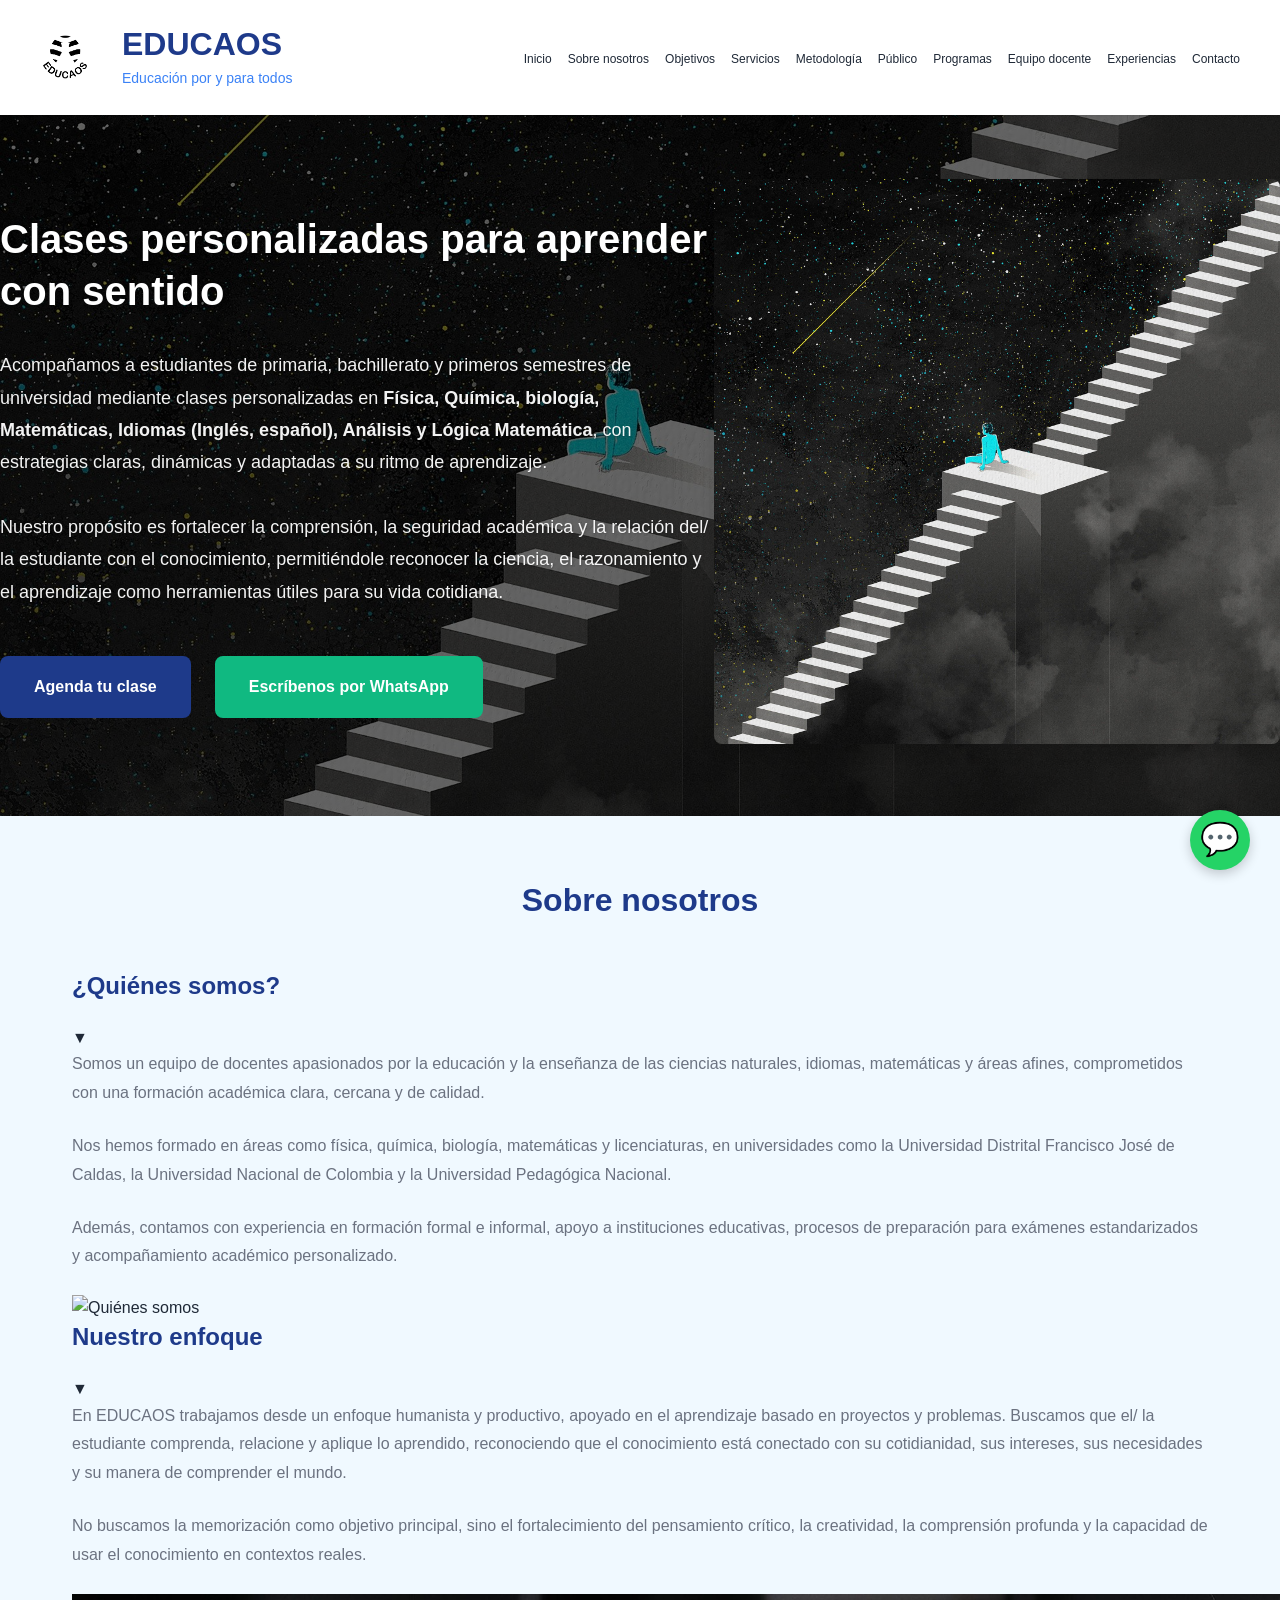
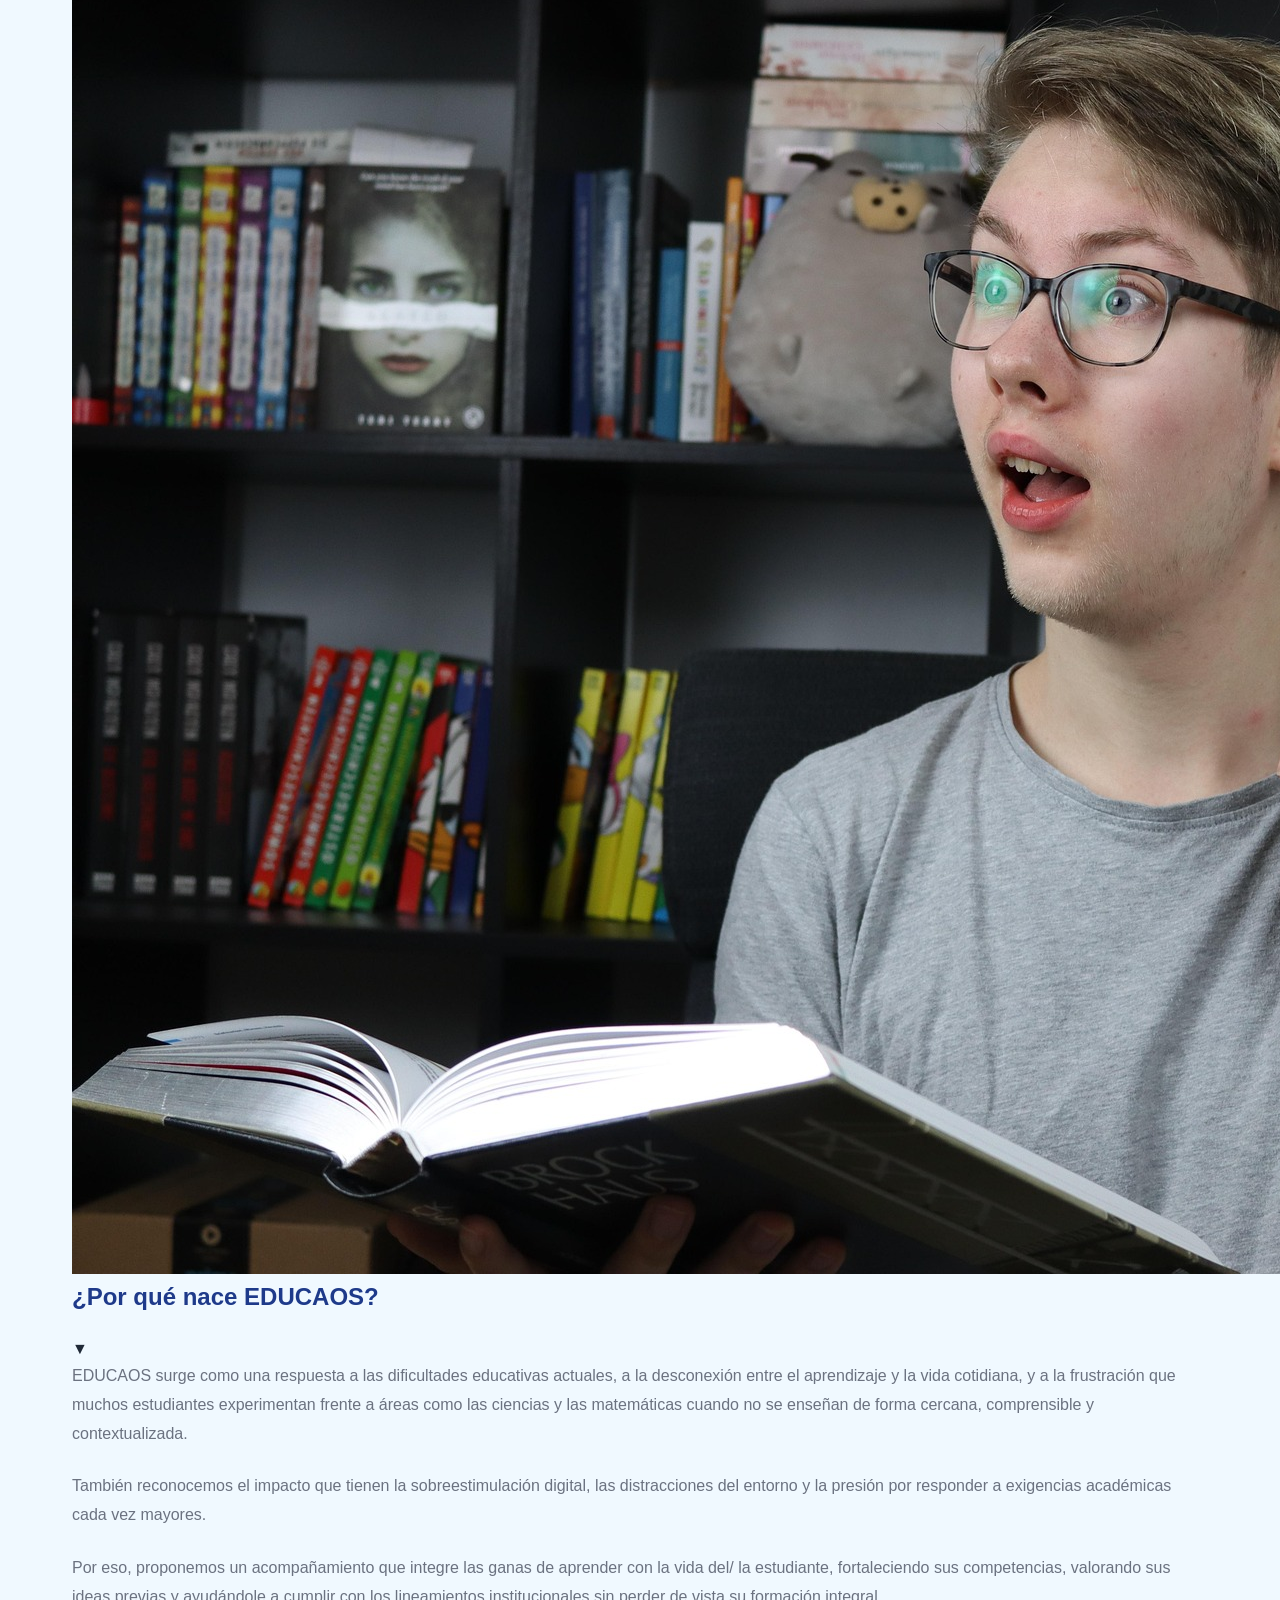
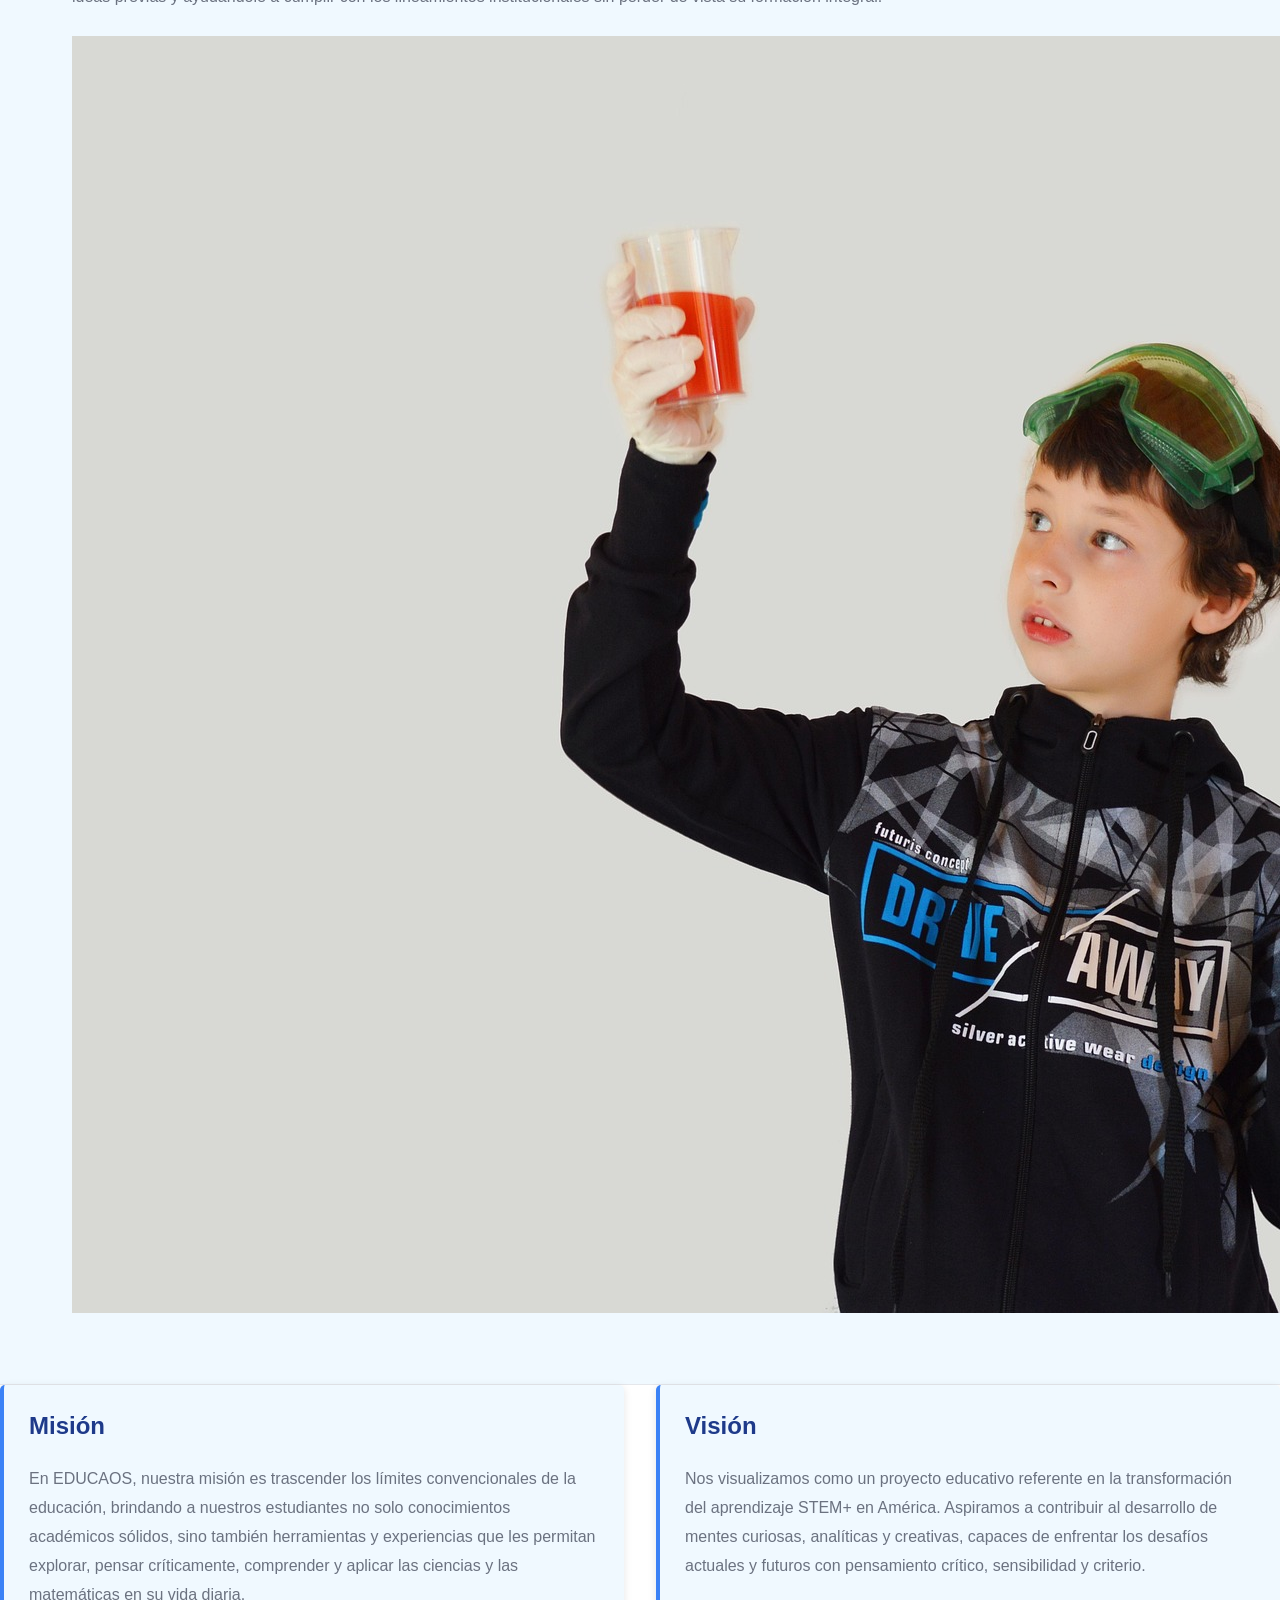
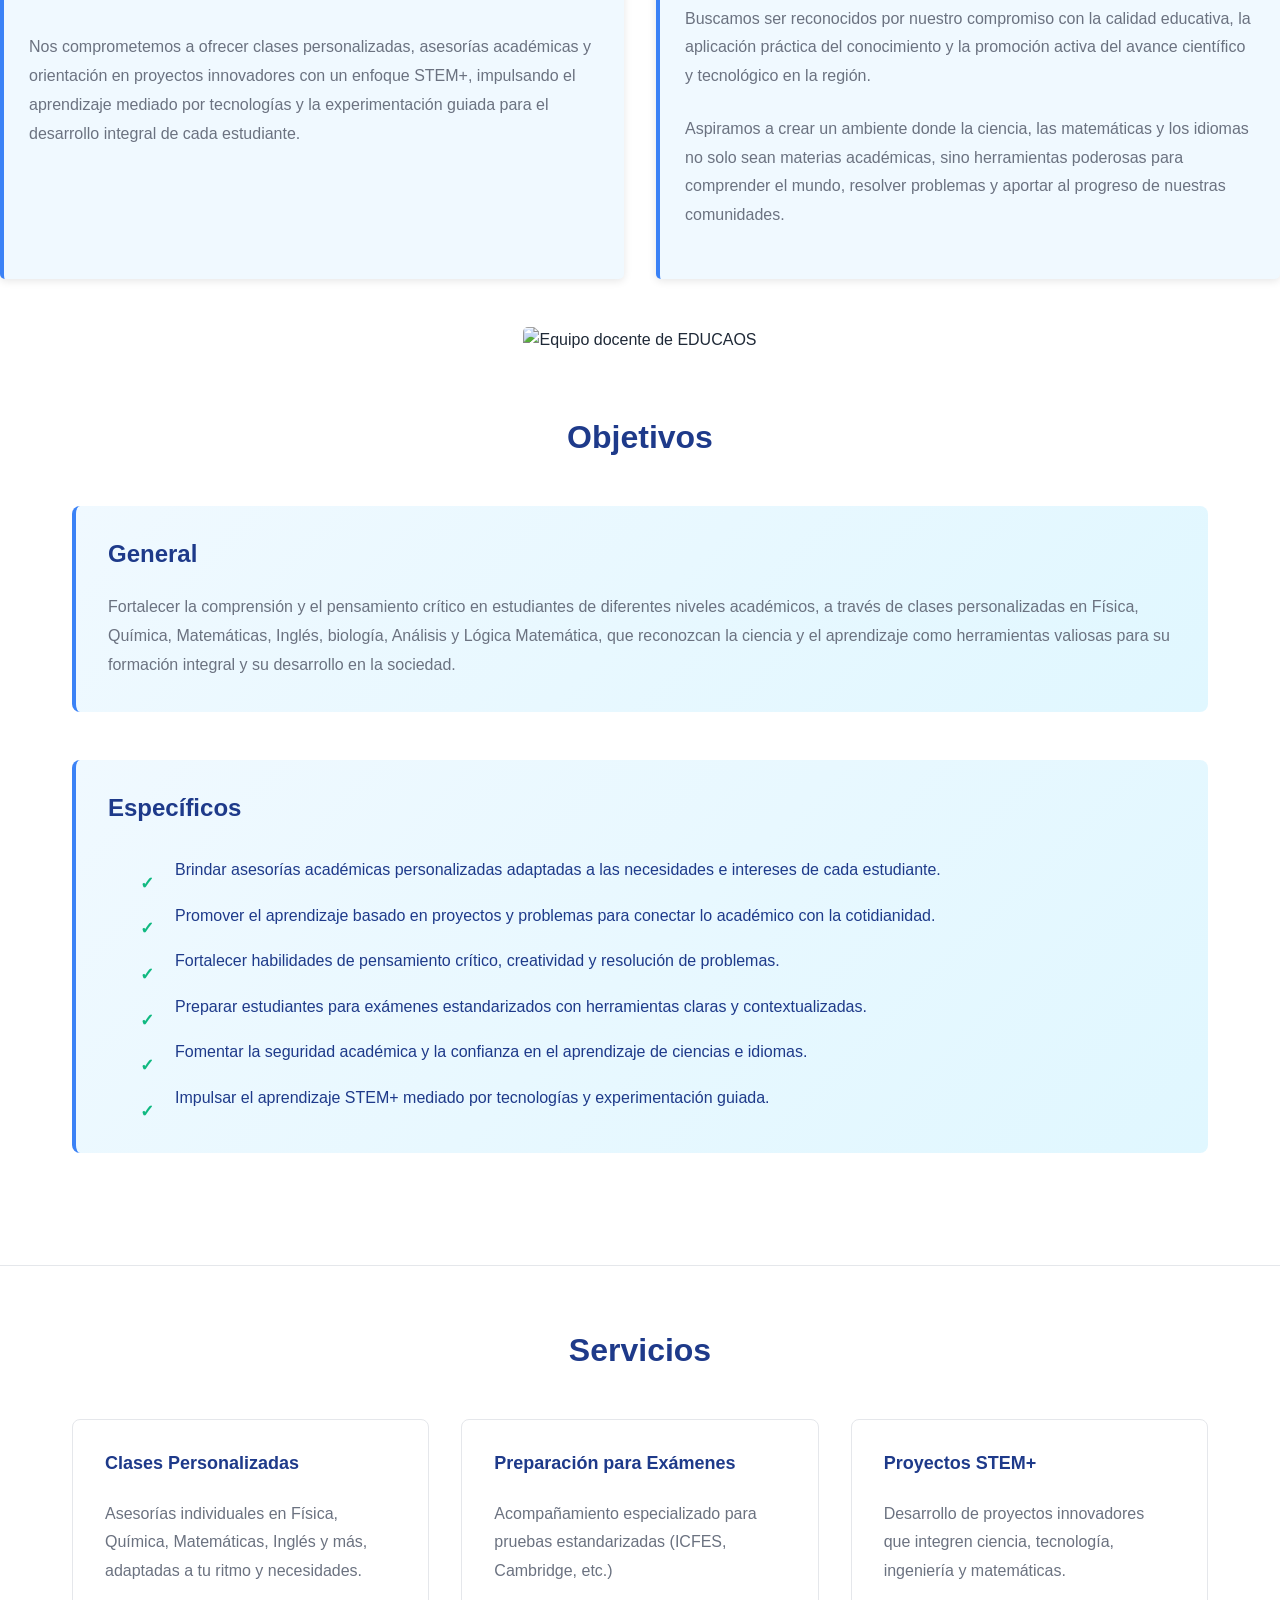
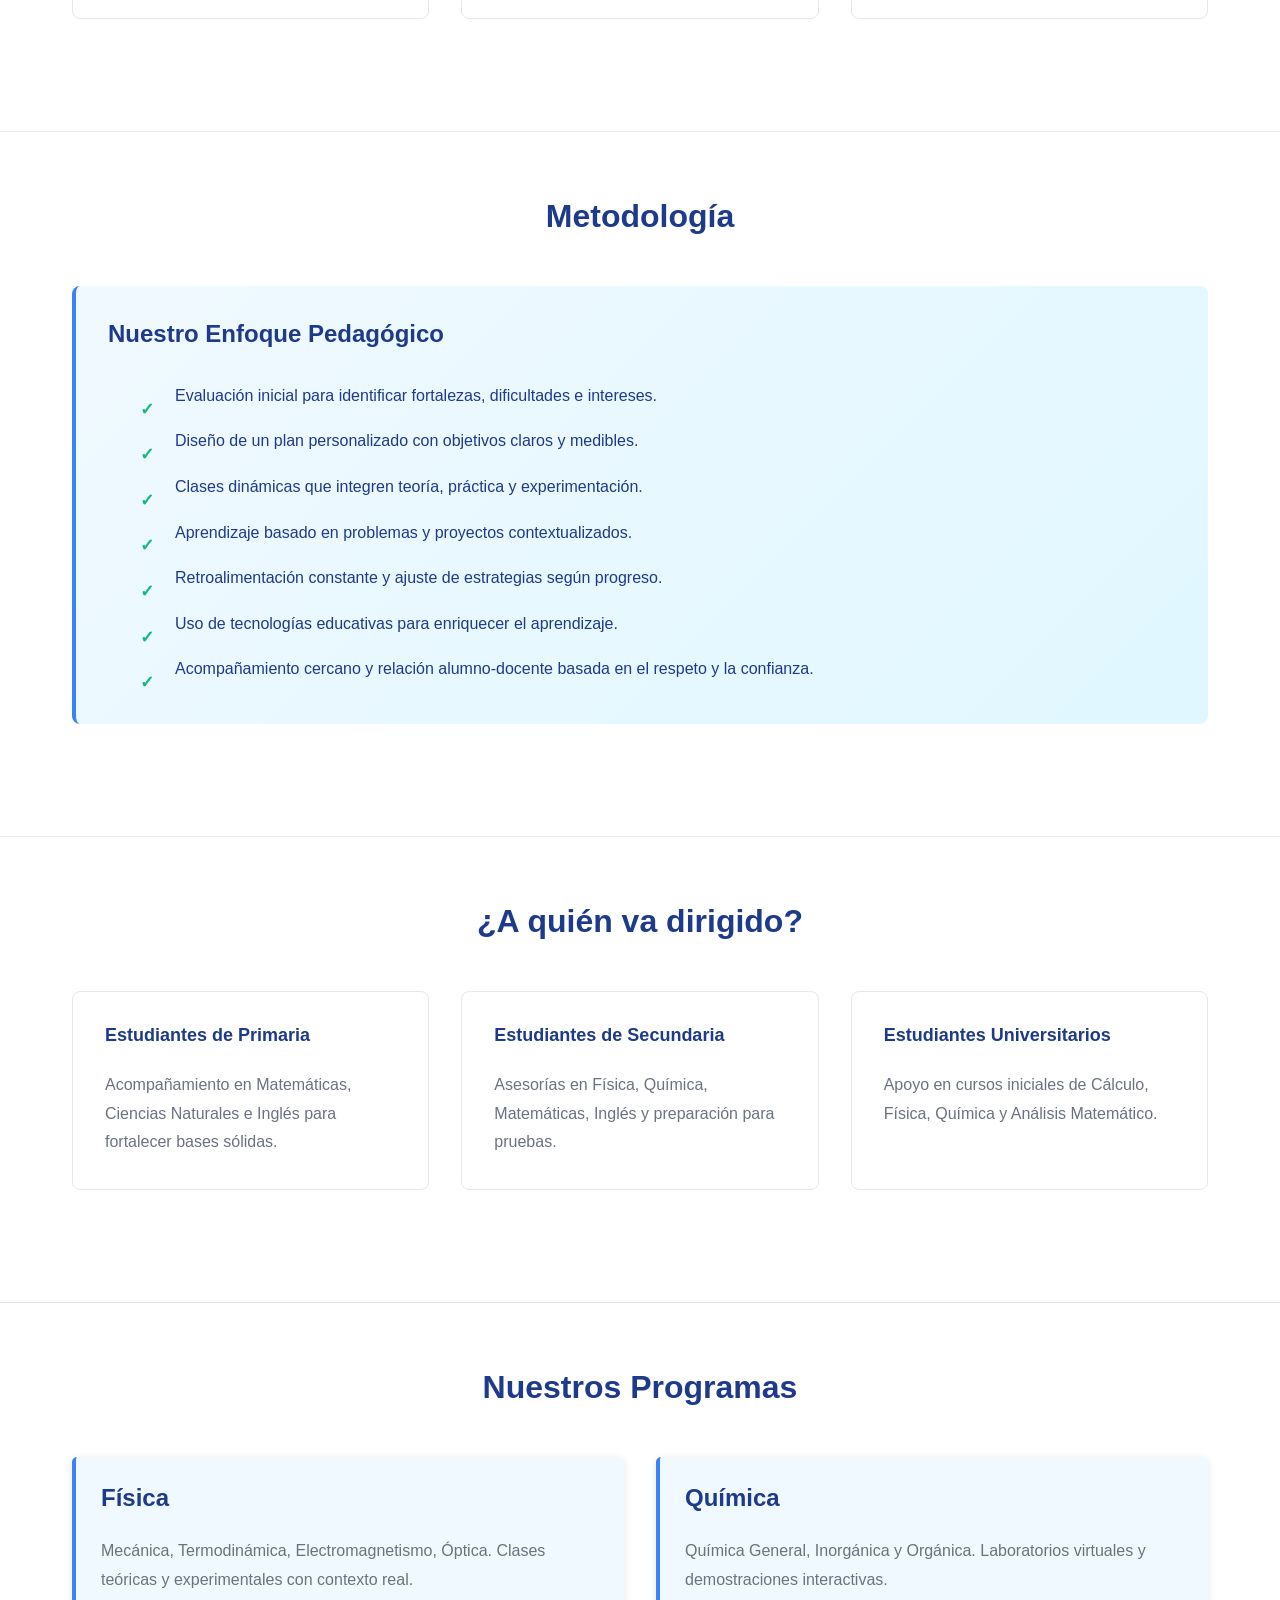
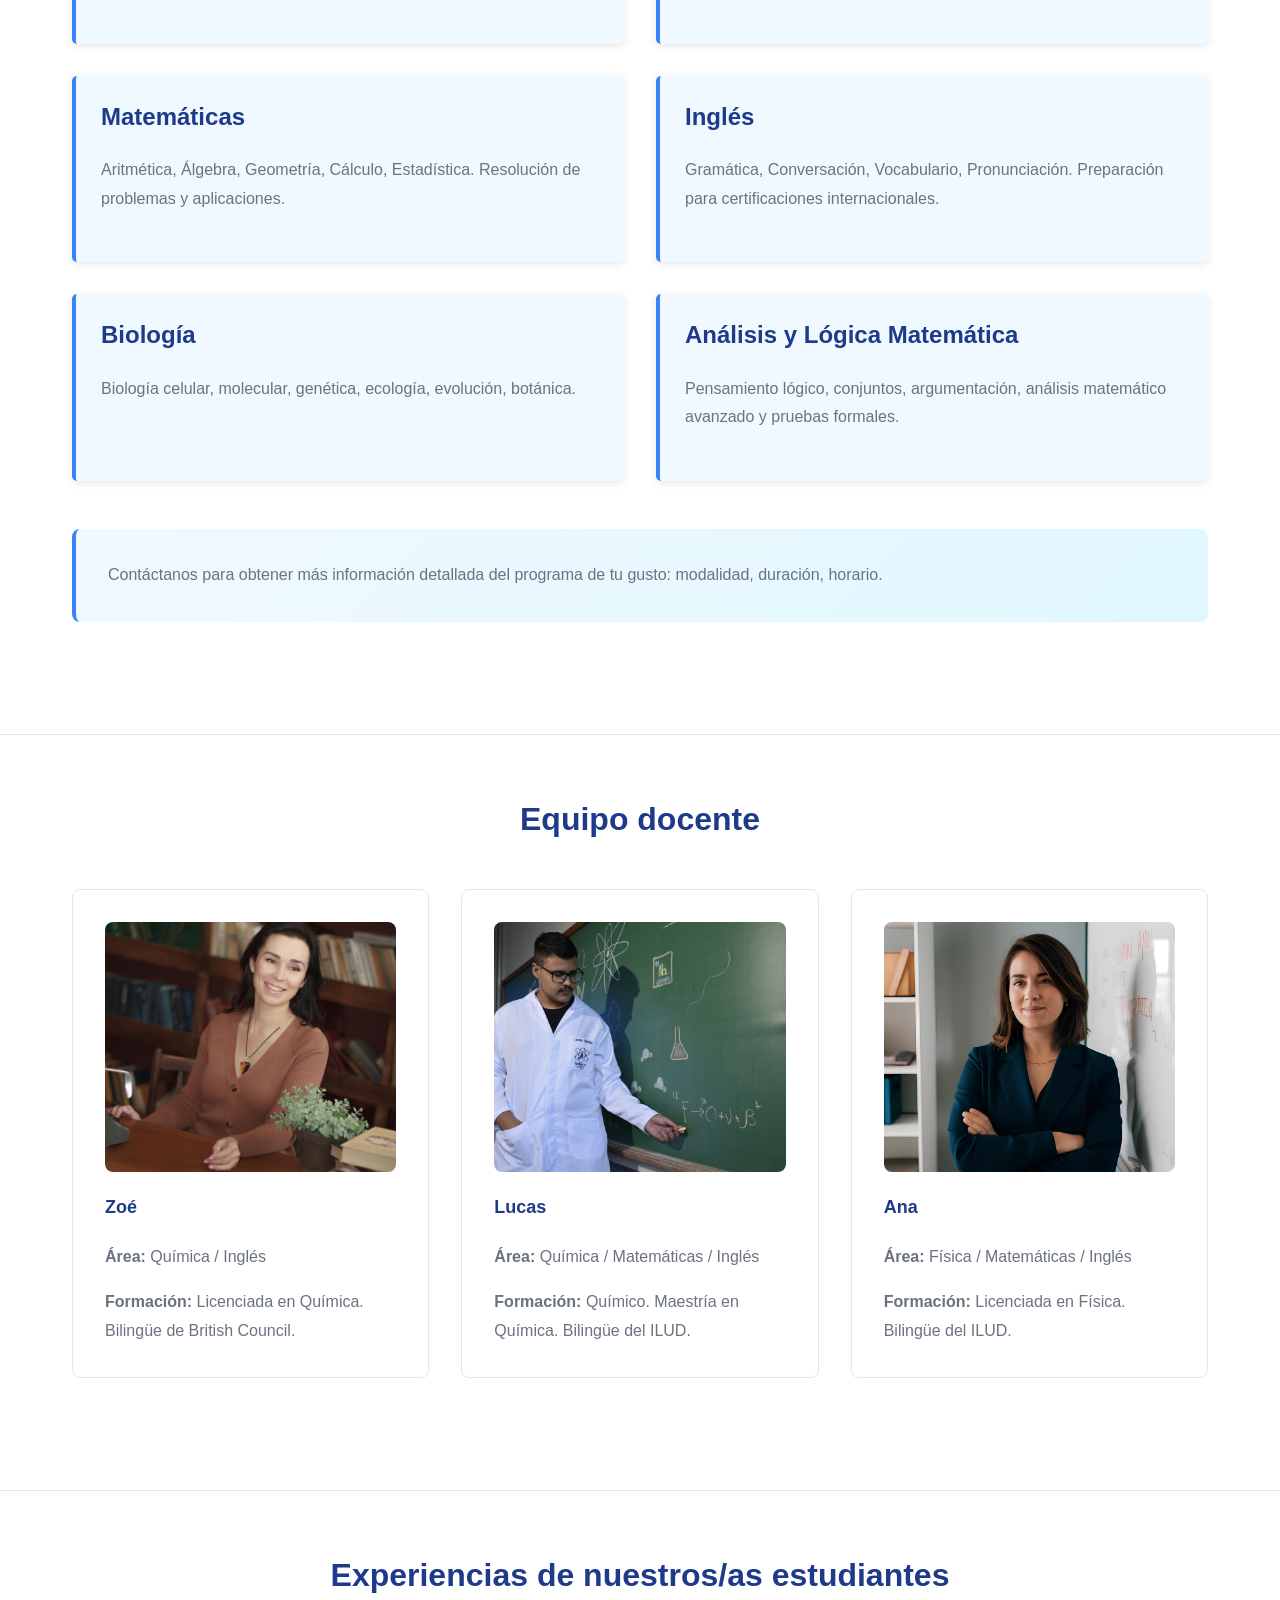
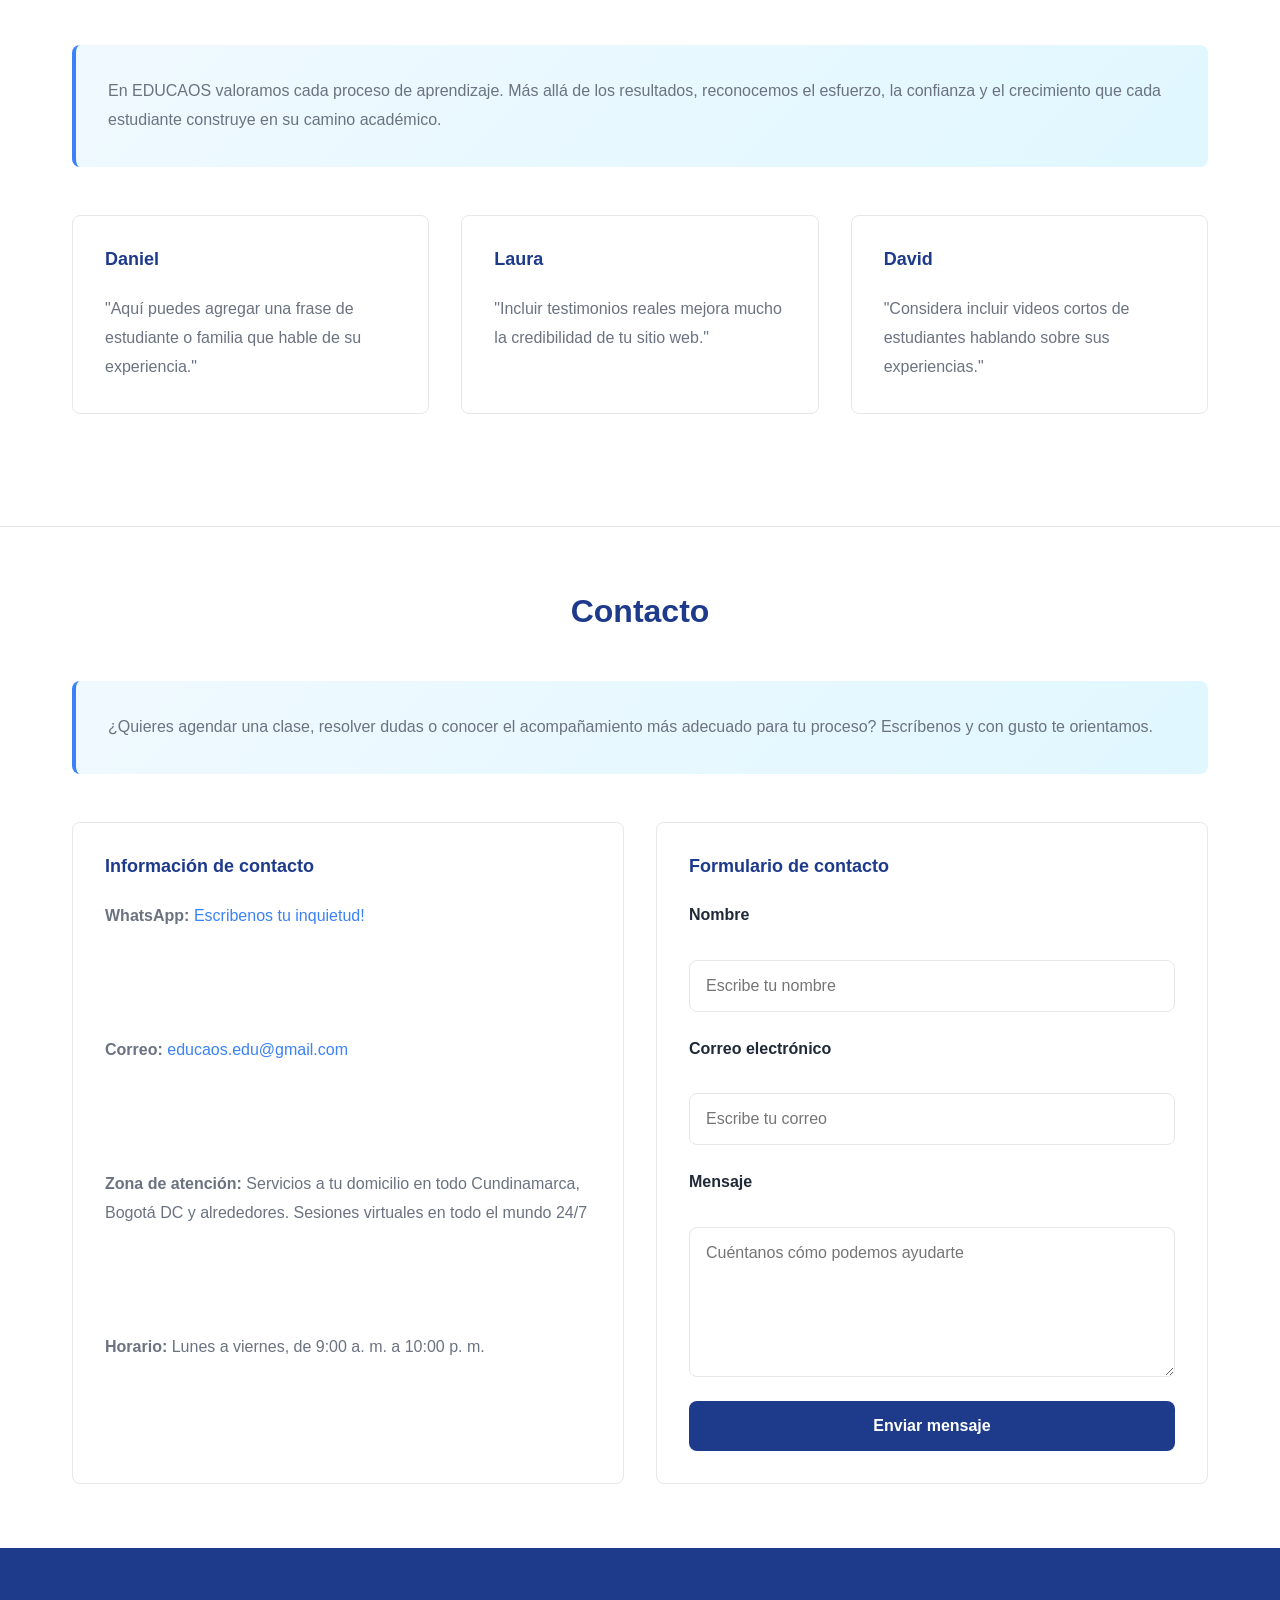
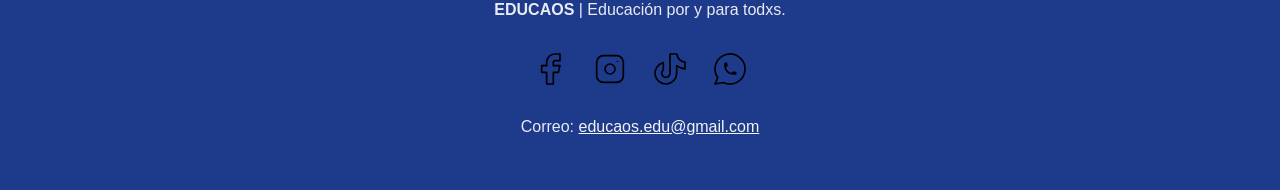
==== commit 7bbe97a1: "acordeon-sobrenosotros" ====
--- a/index.html
+++ b/index.html
@@ -105,69 +105,111 @@
       </div>
     </section>
 
-    <!-- SOBRE NOSOTROS -->
-    <section id="nosotros" class="section" data-parallax="yes">
-  <div class="parallax-bg" style="background-image: url('img/nosotros-bg.jpg');"></div>
-      <div class="container">
-        <h2 class="fade-in-on-scroll">Sobre nosotros</h2>
-
-        <article class="content-block fade-in-on-scroll">
-          <h3>¿Quiénes somos?</h3>
-          <p>
-            Somos un equipo de docentes apasionados por la educación y la enseñanza
-            de las ciencias naturales, idiomas, matemáticas y áreas afines, comprometidos
-            con una formación académica clara, cercana y de calidad.
-          </p>
-          <p>
-            Nos hemos formado en áreas como física, química, biología, matemáticas
-            y licenciaturas, en universidades como la Universidad Distrital Francisco
-            José de Caldas, la Universidad Nacional de Colombia y la Universidad
-            Pedagógica Nacional.
-          </p>
-          <p>
-            Además, contamos con experiencia en formación formal e informal, apoyo
-            a instituciones educativas, procesos de preparación para exámenes
-            estandarizados y acompañamiento académico personalizado.
-          </p>
-        </article>
-
-        <article class="content-block fade-in-on-scroll">
-          <h3>Nuestro enfoque</h3>
-          <p>
-            En EDUCAOS trabajamos desde un enfoque humanista y productivo, apoyado
-            en el aprendizaje basado en proyectos y problemas. Buscamos que el/ la
-            estudiante comprenda, relacione y aplique lo aprendido, reconociendo
-            que el conocimiento está conectado con su cotidianidad, sus intereses,
-            sus necesidades y su manera de comprender el mundo.
-          </p>
-          <p>
-            No buscamos la memorización como objetivo principal, sino el fortalecimiento
-            del pensamiento crítico, la creatividad, la comprensión profunda y la
-            capacidad de usar el conocimiento en contextos reales.
-          </p>
-        </article>
-
-        <article class="content-block fade-in-on-scroll">
-          <h3>¿Por qué nace EDUCAOS?</h3>
-          <p>
-            EDUCAOS surge como una respuesta a las dificultades educativas actuales,
-            a la desconexión entre el aprendizaje y la vida cotidiana, y a la
-            frustración que muchos estudiantes experimentan frente a áreas como
-            las ciencias y las matemáticas cuando no se enseñan de forma cercana,
-            comprensible y contextualizada.
-          </p>
-          <p>
-            También reconocemos el impacto que tienen la sobreestimulación digital,
-            las distracciones del entorno y la presión por responder a exigencias
-            académicas cada vez mayores.
-          </p>
-          <p>
-            Por eso, proponemos un acompañamiento que integre las ganas de aprender
-            con la vida del/ la estudiante, fortaleciendo sus competencias, valorando
-            sus ideas previas y ayudándole a cumplir con los lineamientos institucionales
-            sin perder de vista su formación integral.
-          </p>
-        </article>
+    <!-- SOBRE NOSOTROS - CON ACCORDION -->
+<section id="nosotros" class="section" data-parallax="yes">
+  <div class="parallax-bg" style="background-image: url('img/nosotros.jpg');"></div>
+  <div class="container">
+    <h2 class="fade-in-on-scroll">Sobre nosotros</h2>
+
+        <!-- ACCORDION ITEM 1 -->
+    <div class="accordion-item fade-in-on-scroll">
+      <div class="accordion-header">
+        <h3>¿Quiénes somos?</h3>
+        <span class="accordion-icon">▼</span>
+      </div>
+      <div class="accordion-content">
+        <div class="accordion-body">
+          <div class="accordion-text">
+            <p>
+              Somos un equipo de docentes apasionados por la educación y la enseñanza
+              de las ciencias naturales, idiomas, matemáticas y áreas afines, comprometidos
+              con una formación académica clara, cercana y de calidad.
+            </p>
+            <p>
+              Nos hemos formado en áreas como física, química, biología, matemáticas
+              y licenciaturas, en universidades como la Universidad Distrital Francisco
+              José de Caldas, la Universidad Nacional de Colombia y la Universidad
+              Pedagógica Nacional.
+            </p>
+            <p>
+              Además, contamos con experiencia en formación formal e informal, apoyo
+              a instituciones educativas, procesos de preparación para exámenes
+              estandarizados y acompañamiento académico personalizado.
+            </p>
+          </div>
+          <div class="accordion-image">
+            <img src="img/quienes-somos.jpg" alt="Quiénes somos" class="parallax-image">
+          </div>
+        </div>
+      </div>
+    </div>
+
+    <!-- ACCORDION ITEM 2 -->
+    <div class="accordion-item fade-in-on-scroll">
+      <div class="accordion-header">
+        <h3>Nuestro enfoque</h3>
+        <span class="accordion-icon">▼</span>
+      </div>
+      <div class="accordion-content">
+        <div class="accordion-body">
+          <div class="accordion-text">
+            <p>
+              En EDUCAOS trabajamos desde un enfoque humanista y productivo, apoyado
+              en el aprendizaje basado en proyectos y problemas. Buscamos que el/ la
+              estudiante comprenda, relacione y aplique lo aprendido, reconociendo
+              que el conocimiento está conectado con su cotidianidad, sus intereses,
+              sus necesidades y su manera de comprender el mundo.
+            </p>
+            <p>
+              No buscamos la memorización como objetivo principal, sino el fortalecimiento
+              del pensamiento crítico, la creatividad, la comprensión profunda y la
+              capacidad de usar el conocimiento en contextos reales.
+            </p>
+          </div>
+          <div class="accordion-image">
+            <img src="img/enfoque.jpg" alt="Nuestro enfoque" class="parallax-image">
+          </div>
+        </div>
+      </div>
+    </div>
+
+    <!-- ACCORDION ITEM 3 -->
+    <div class="accordion-item fade-in-on-scroll">
+      <div class="accordion-header">
+        <h3>¿Por qué nace EDUCAOS?</h3>
+        <span class="accordion-icon">▼</span>
+      </div>
+      <div class="accordion-content">
+        <div class="accordion-body">
+          <div class="accordion-text">
+            <p>
+              EDUCAOS surge como una respuesta a las dificultades educativas actuales,
+              a la desconexión entre el aprendizaje y la vida cotidiana, y a la
+              frustración que muchos estudiantes experimentan frente a áreas como
+              las ciencias y las matemáticas cuando no se enseñan de forma cercana,
+              comprensible y contextualizada.
+            </p>
+            <p>
+              También reconocemos el impacto que tienen la sobreestimulación digital,
+              las distracciones del entorno y la presión por responder a exigencias
+              académicas cada vez mayores.
+            </p>
+            <p>
+              Por eso, proponemos un acompañamiento que integre las ganas de aprender
+              con la vida del/ la estudiante, fortaleciendo sus competencias, valorando
+              sus ideas previas y ayudándole a cumplir con los lineamientos institucionales
+              sin perder de vista su formación integral.
+            </p>
+          </div>
+          <div class="accordion-image">
+            <img src="img/nacimiento.jpg" alt="Por qué nace" class="parallax-image">
+          </div>
+        </div>
+      </div>
+    </div>
+
+  </div>
+</section>
 
         <div class="grid-two">
           <article class="content-card fade-in-on-scroll">
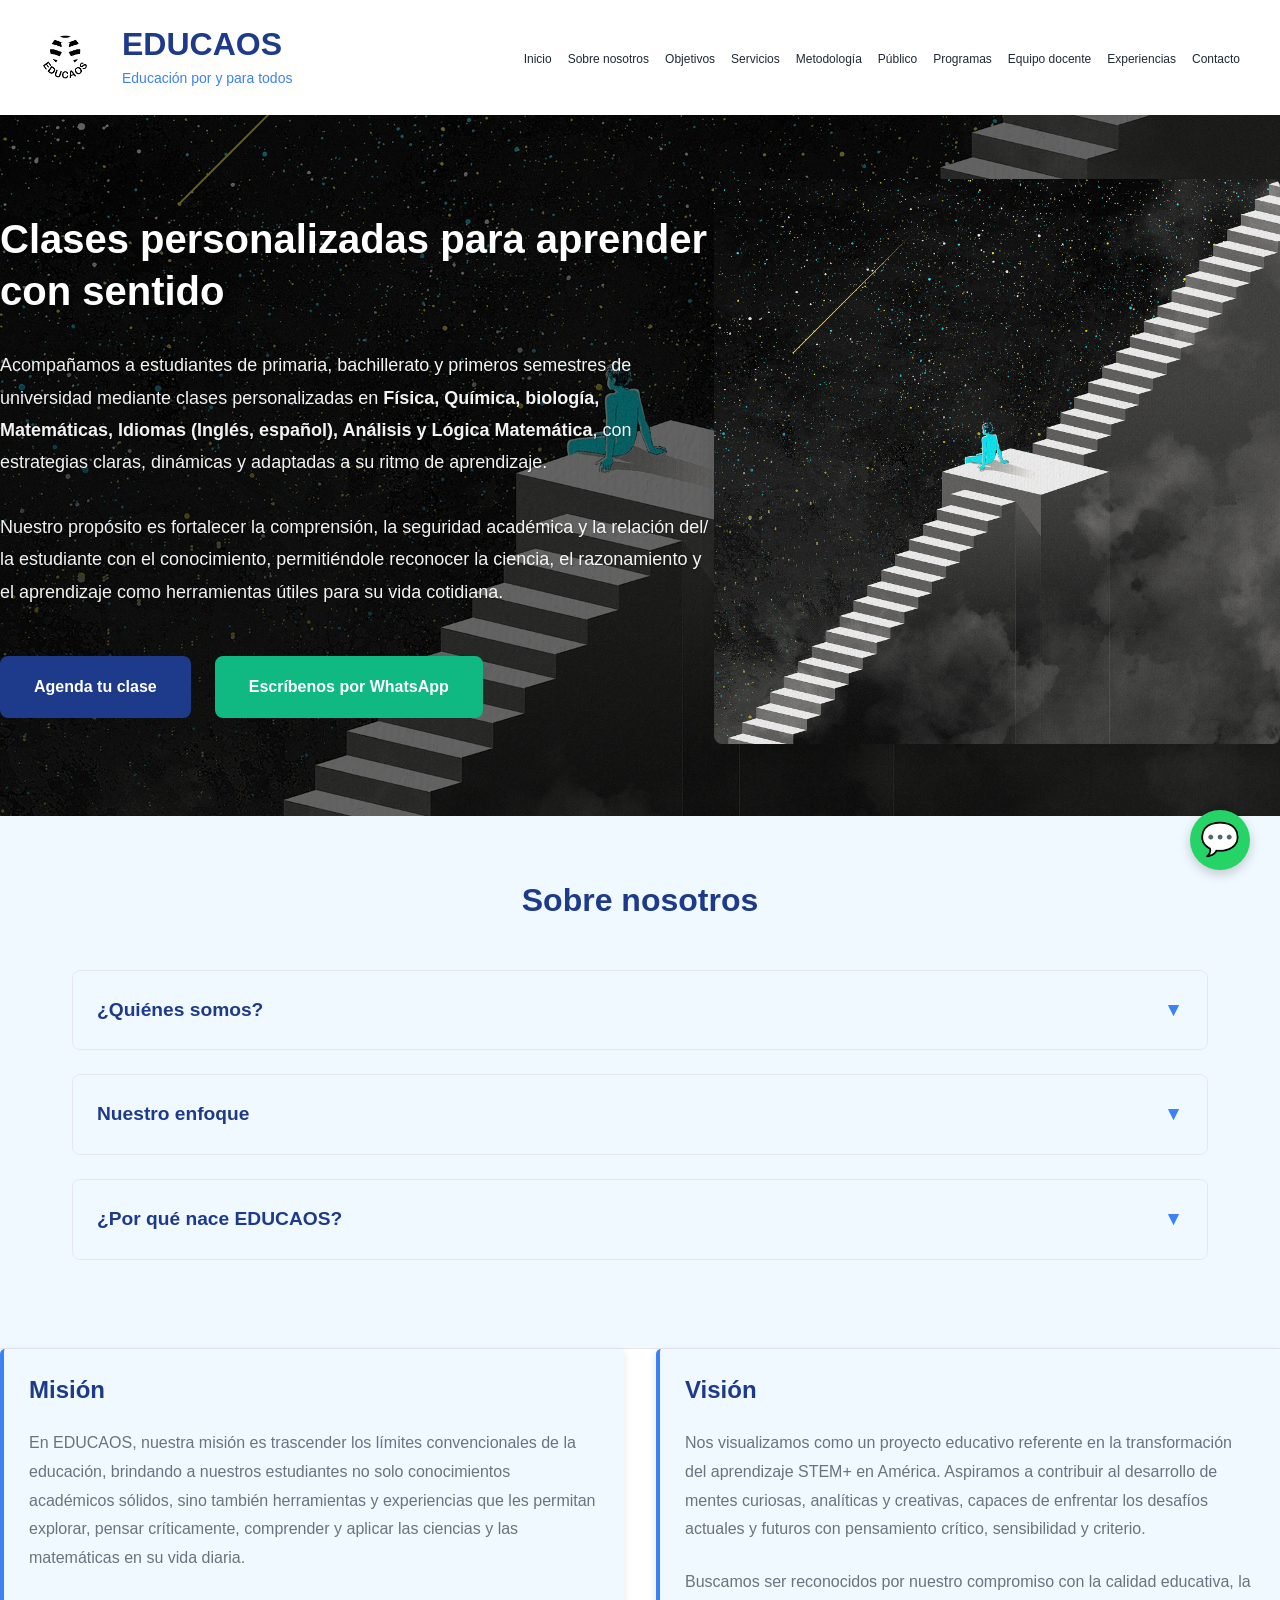
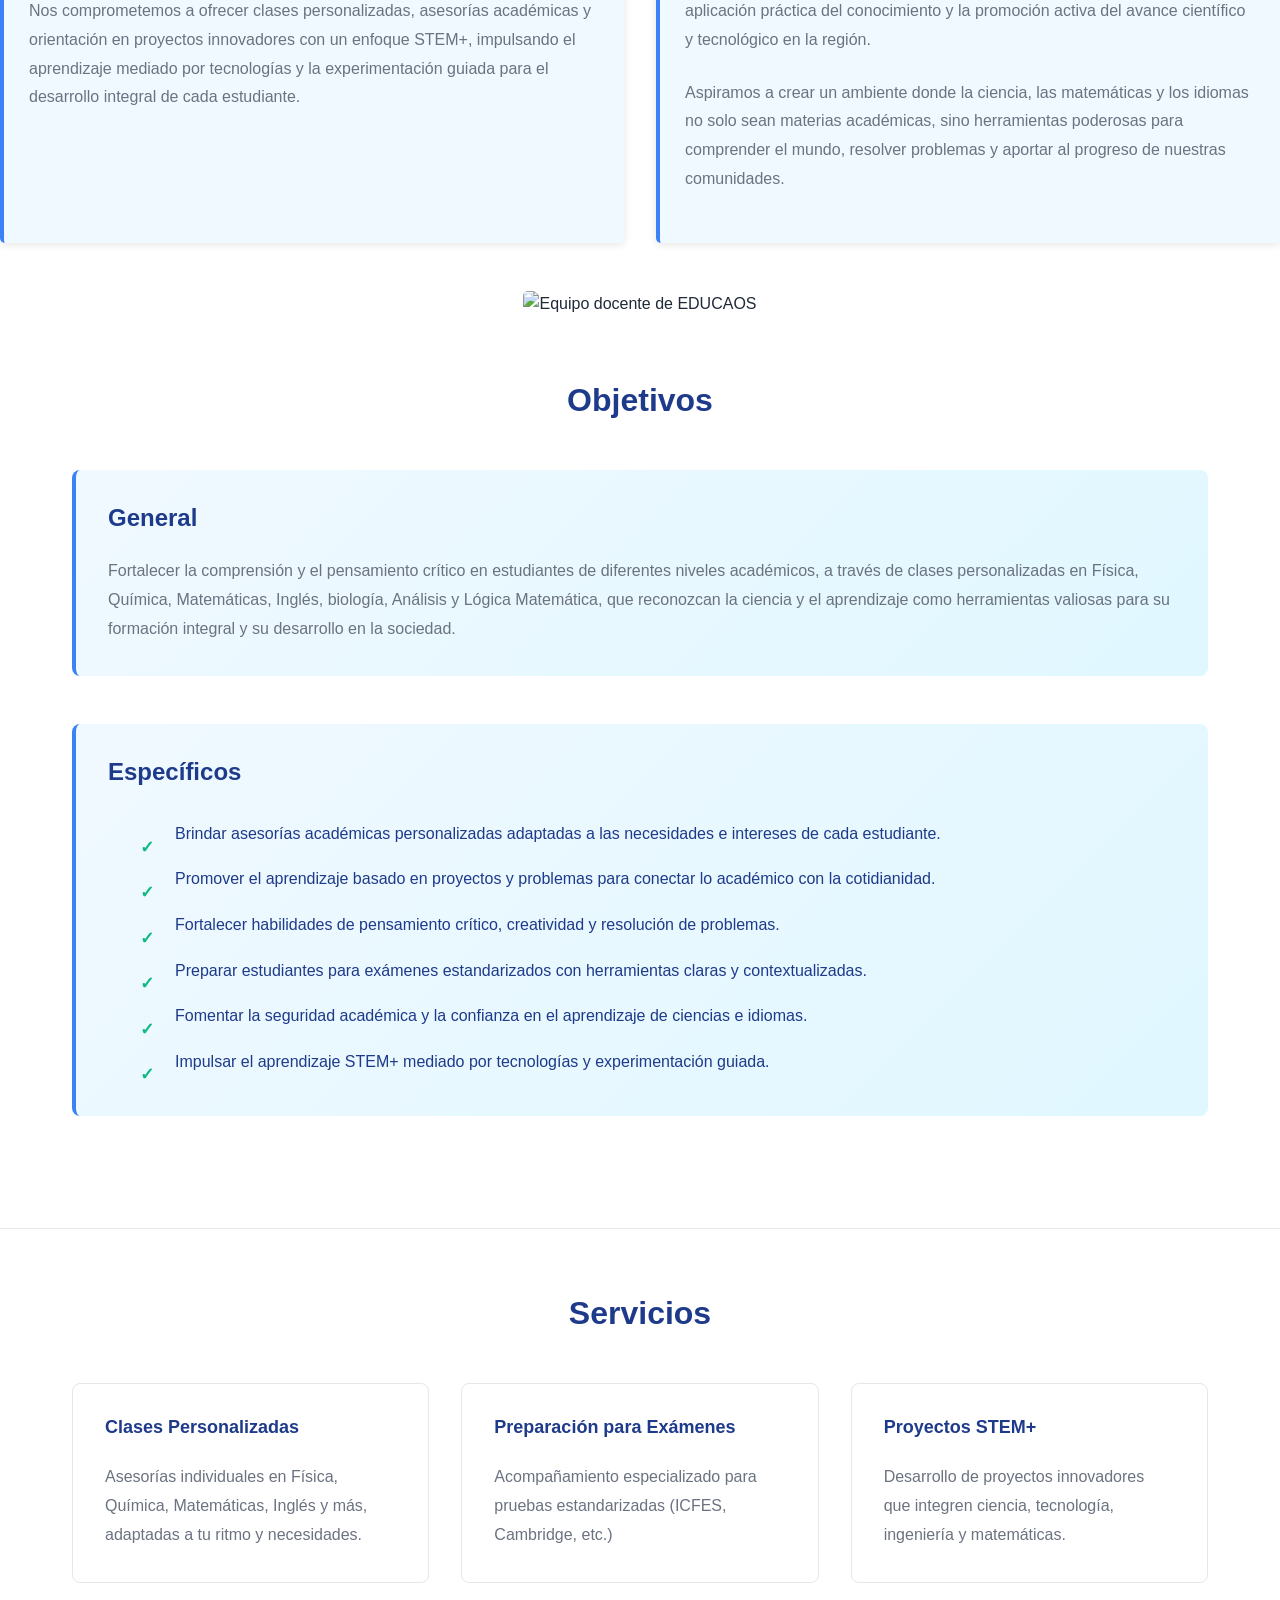
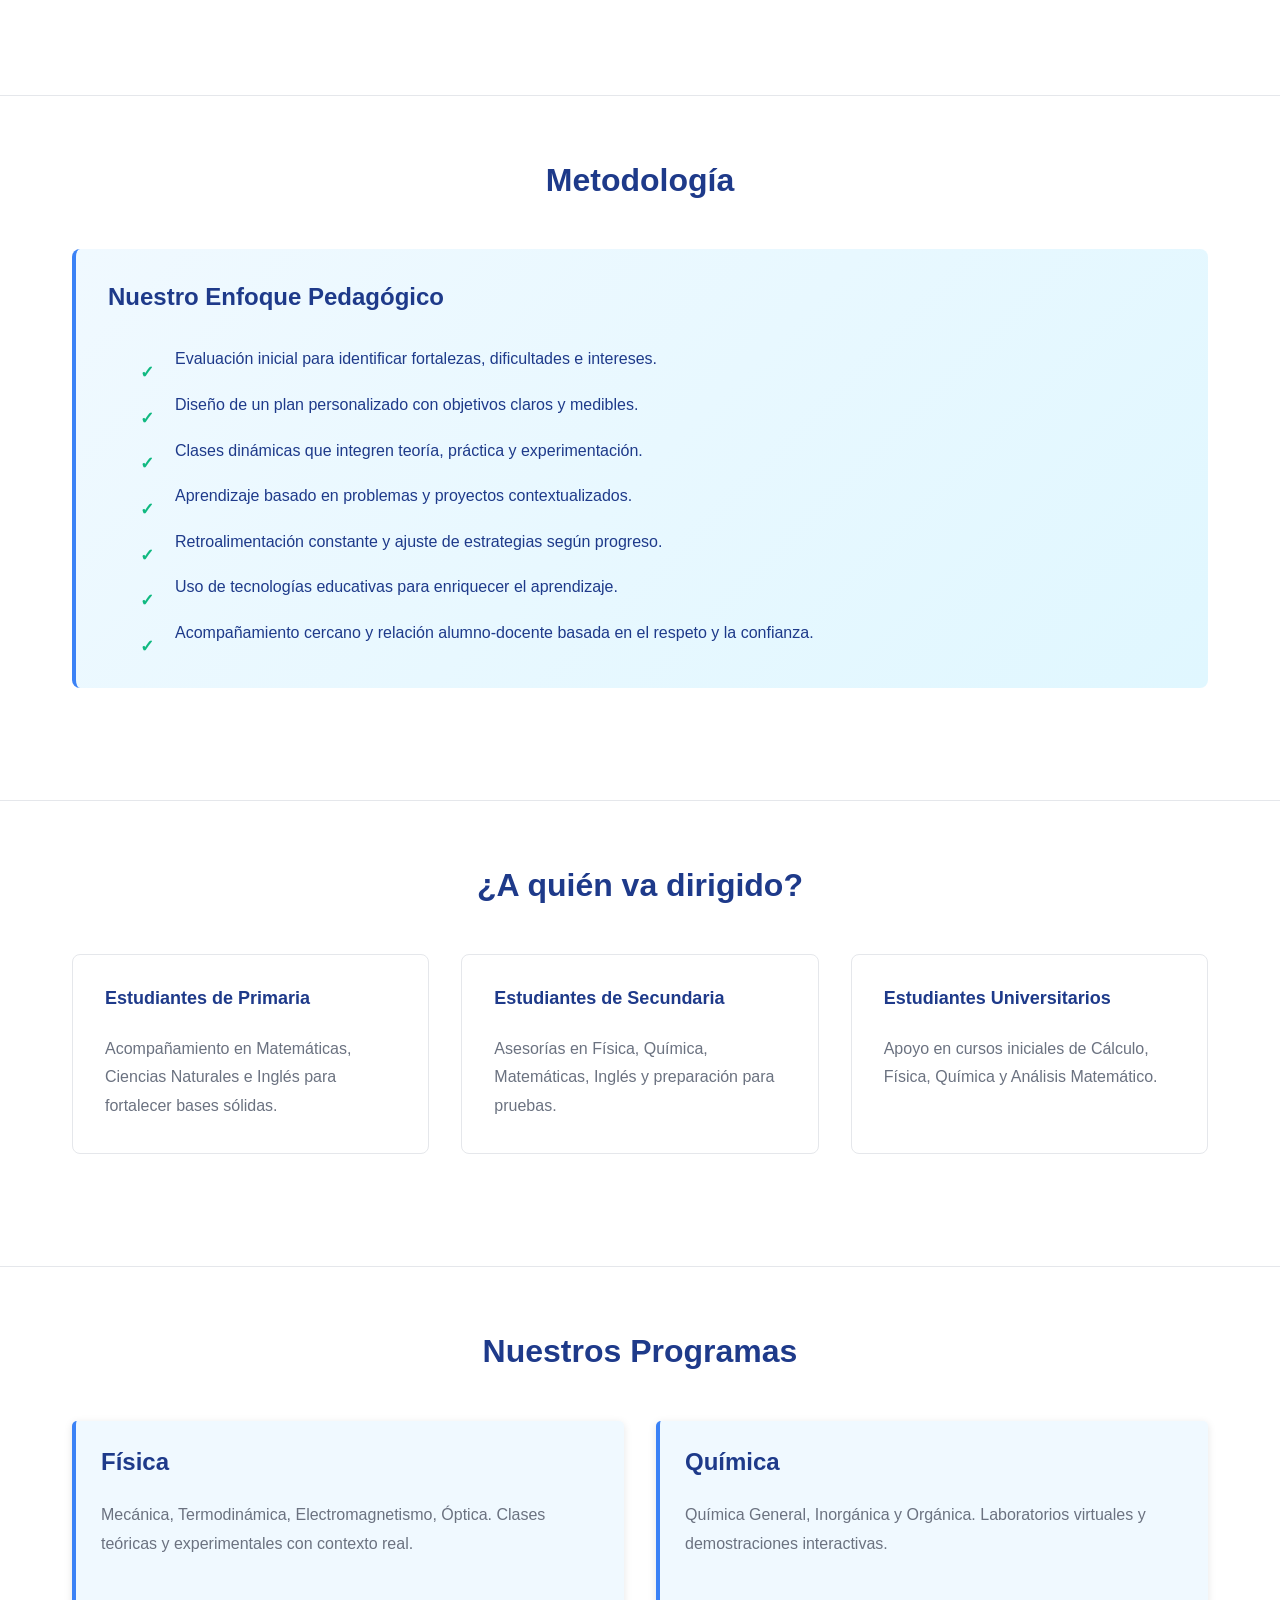
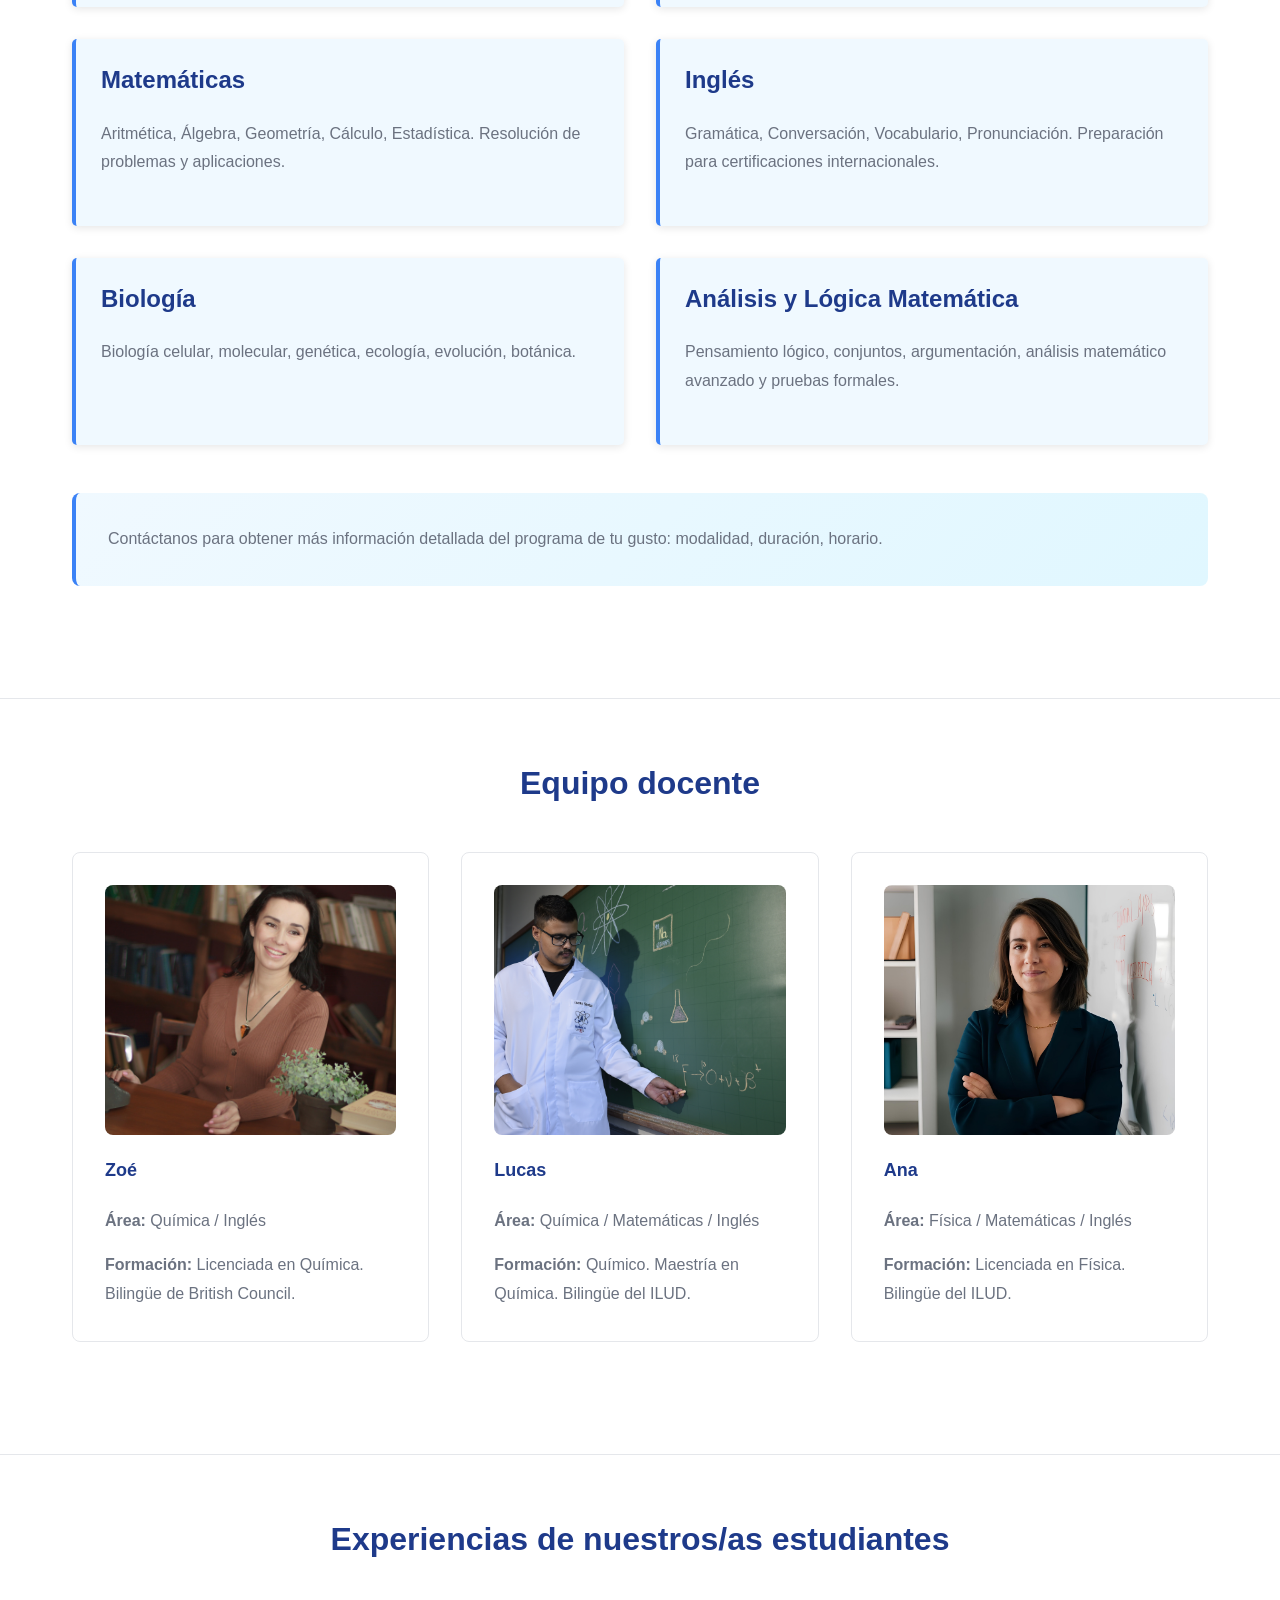
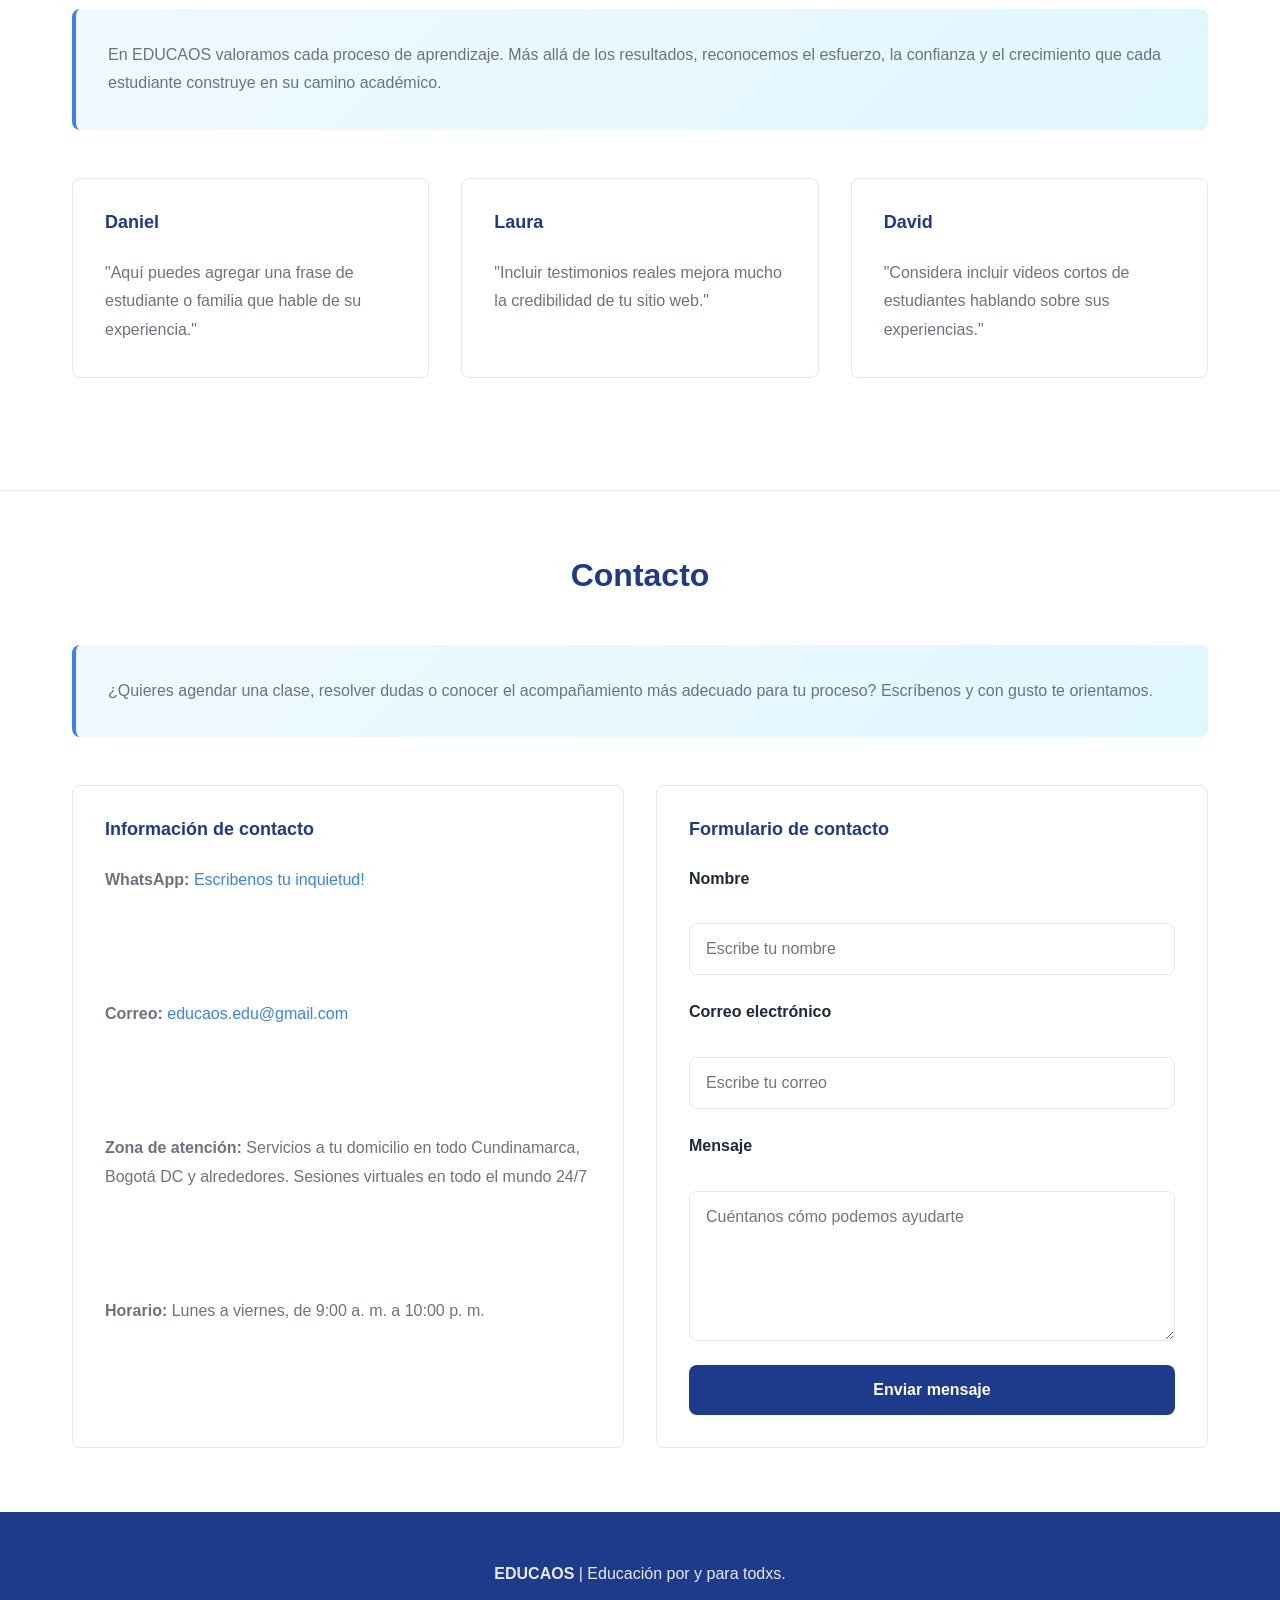
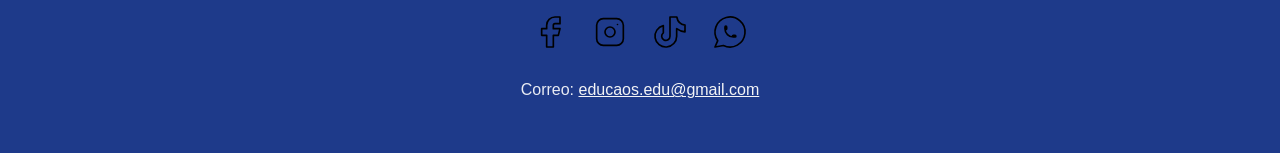
==== commit ec52143c: "acordeon-sobrenosotrosFINAL" ====
--- a/index.html
+++ b/index.html
@@ -644,6 +644,27 @@
       // Limpiar formulario
       document.getElementById('contactForm').reset();
     }
+    // ============================================
+// ACCORDION - ABRIR/CERRAR AL HACER CLIC
+// ============================================
+
+const accordionHeaders = document.querySelectorAll('.accordion-header');
+
+accordionHeaders.forEach(header => {
+  header.addEventListener('click', function() {
+    const item = this.closest('.accordion-item');
+    
+    // Cierra todos los otros
+    document.querySelectorAll('.accordion-item').forEach(el => {
+      if (el !== item) {
+        el.classList.remove('active');
+      }
+    });
+    
+    // Abre/cierra el actual
+    item.classList.toggle('active');
+  });
+});
   </script>
 
 </body>
--- a/styles.css
+++ b/styles.css
@@ -511,6 +511,129 @@
   border-bottom: none;
 }
 
+/* ===================================
+   ACCORDION (Desplegable)
+   =================================== */
+
+.accordion-item {
+  margin-bottom: 1.5rem;
+  background-color: #ffffff;
+  border: 1px solid #e5e7eb;
+  border-radius: 8px;
+  overflow: hidden;
+  transition: all 0.3s ease;
+}
+
+.accordion-item:hover {
+  box-shadow: 0 4px 12px rgba(30, 58, 138, 0.1);
+  border-color: #3b82f6;
+}
+
+/* HEADER CLICKEABLE */
+.accordion-header {
+  display: flex;
+  justify-content: space-between;
+  align-items: center;
+  padding: 1.5rem;
+  background-color: #f0f9ff;
+  cursor: pointer;
+  transition: all 0.3s ease;
+}
+
+.accordion-header:hover {
+  background-color: #e0f7ff;
+}
+
+.accordion-header h3 {
+  margin: 0;
+  color: #1e3a8a;
+  font-size: 1.2rem;
+}
+
+/* ÍCONO DEL ACCORDION */
+.accordion-icon {
+  font-size: 1.2rem;
+  transition: transform 0.3s ease;
+  color: #3b82f6;
+}
+
+/* CONTENIDO ESCONDIDO */
+.accordion-content {
+  max-height: 0;
+  overflow: hidden;
+  transition: max-height 0.4s ease;
+}
+
+/* CUANDO ESTÁ ABIERTO */
+.accordion-item.active .accordion-content {
+  max-height: 600px;  /* Ajusta según necesites */
+}
+
+.accordion-item.active .accordion-icon {
+  transform: rotate(180deg);
+}
+
+/* CUERPO DEL ACCORDION */
+.accordion-body {
+  display: grid;
+  grid-template-columns: 1fr 1fr;  /* 2 columnas: texto + imagen */
+  gap: 2rem;
+  padding: 2rem;
+  align-items: center;
+}
+
+.accordion-text {
+  flex: 1;
+}
+
+.accordion-text p {
+  margin-bottom: 1rem;
+  color: #666;
+  line-height: 1.7;
+}
+
+.accordion-text p:last-child {
+  margin-bottom: 0;
+}
+
+/* IMAGEN CON PARALLAX */
+.accordion-image {
+  position: relative;
+  overflow: hidden;
+  border-radius: 8px;
+  height: 300px;
+}
+
+.parallax-image {
+  width: 100%;
+  height: 100%;
+  object-fit: cover;
+  transition: transform 0.5s ease;
+}
+
+.accordion-item:hover .parallax-image {
+  transform: scale(1.05);
+}
+
+/* RESPONSIVE - MOBILE */
+@media (max-width: 768px) {
+  .accordion-body {
+    grid-template-columns: 1fr;  /* Solo una columna en mobile */
+    gap: 1rem;
+  }
+
+  .accordion-header {
+    padding: 1rem;
+  }
+
+  .accordion-header h3 {
+    font-size: 1rem;
+  }
+
+  .accordion-image {
+    height: 200px;
+  }
+}
 .content-block {
   margin-bottom: var(--spacing-xl);
   padding: var(--spacing-lg);
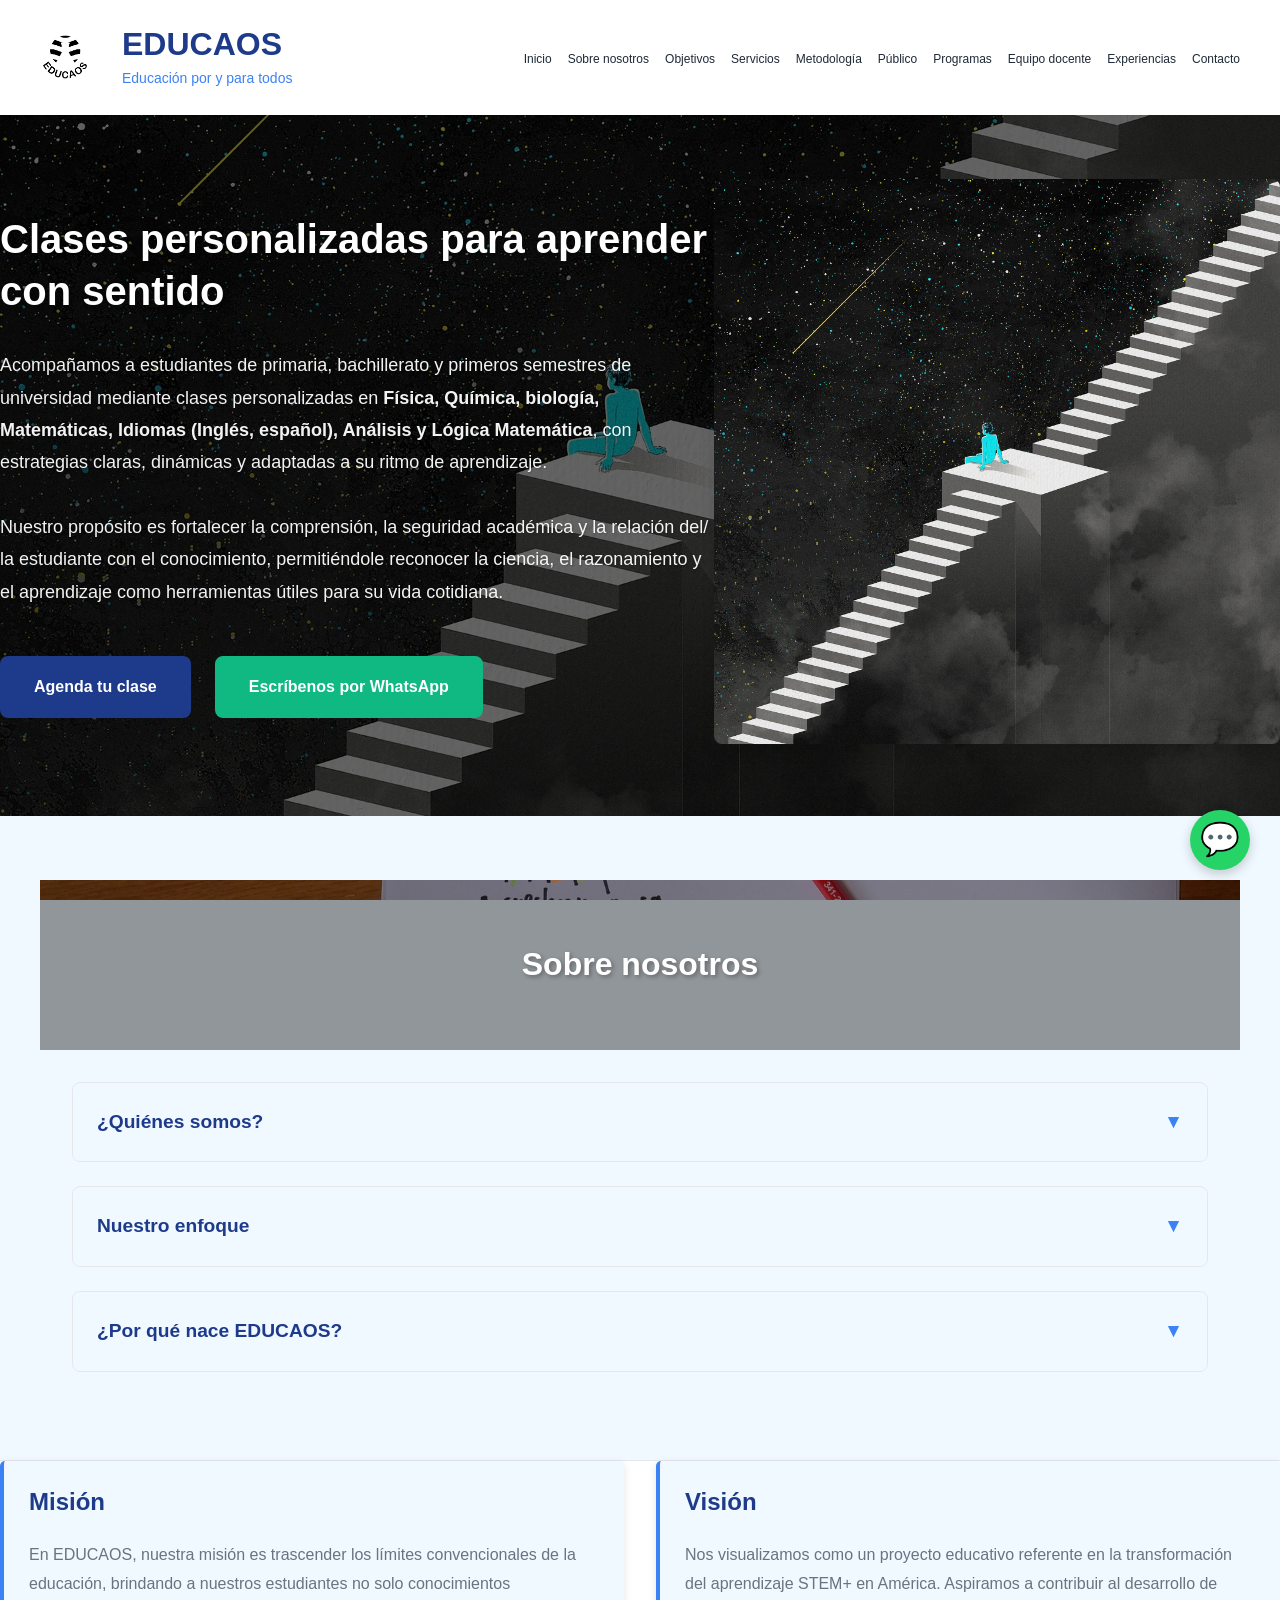
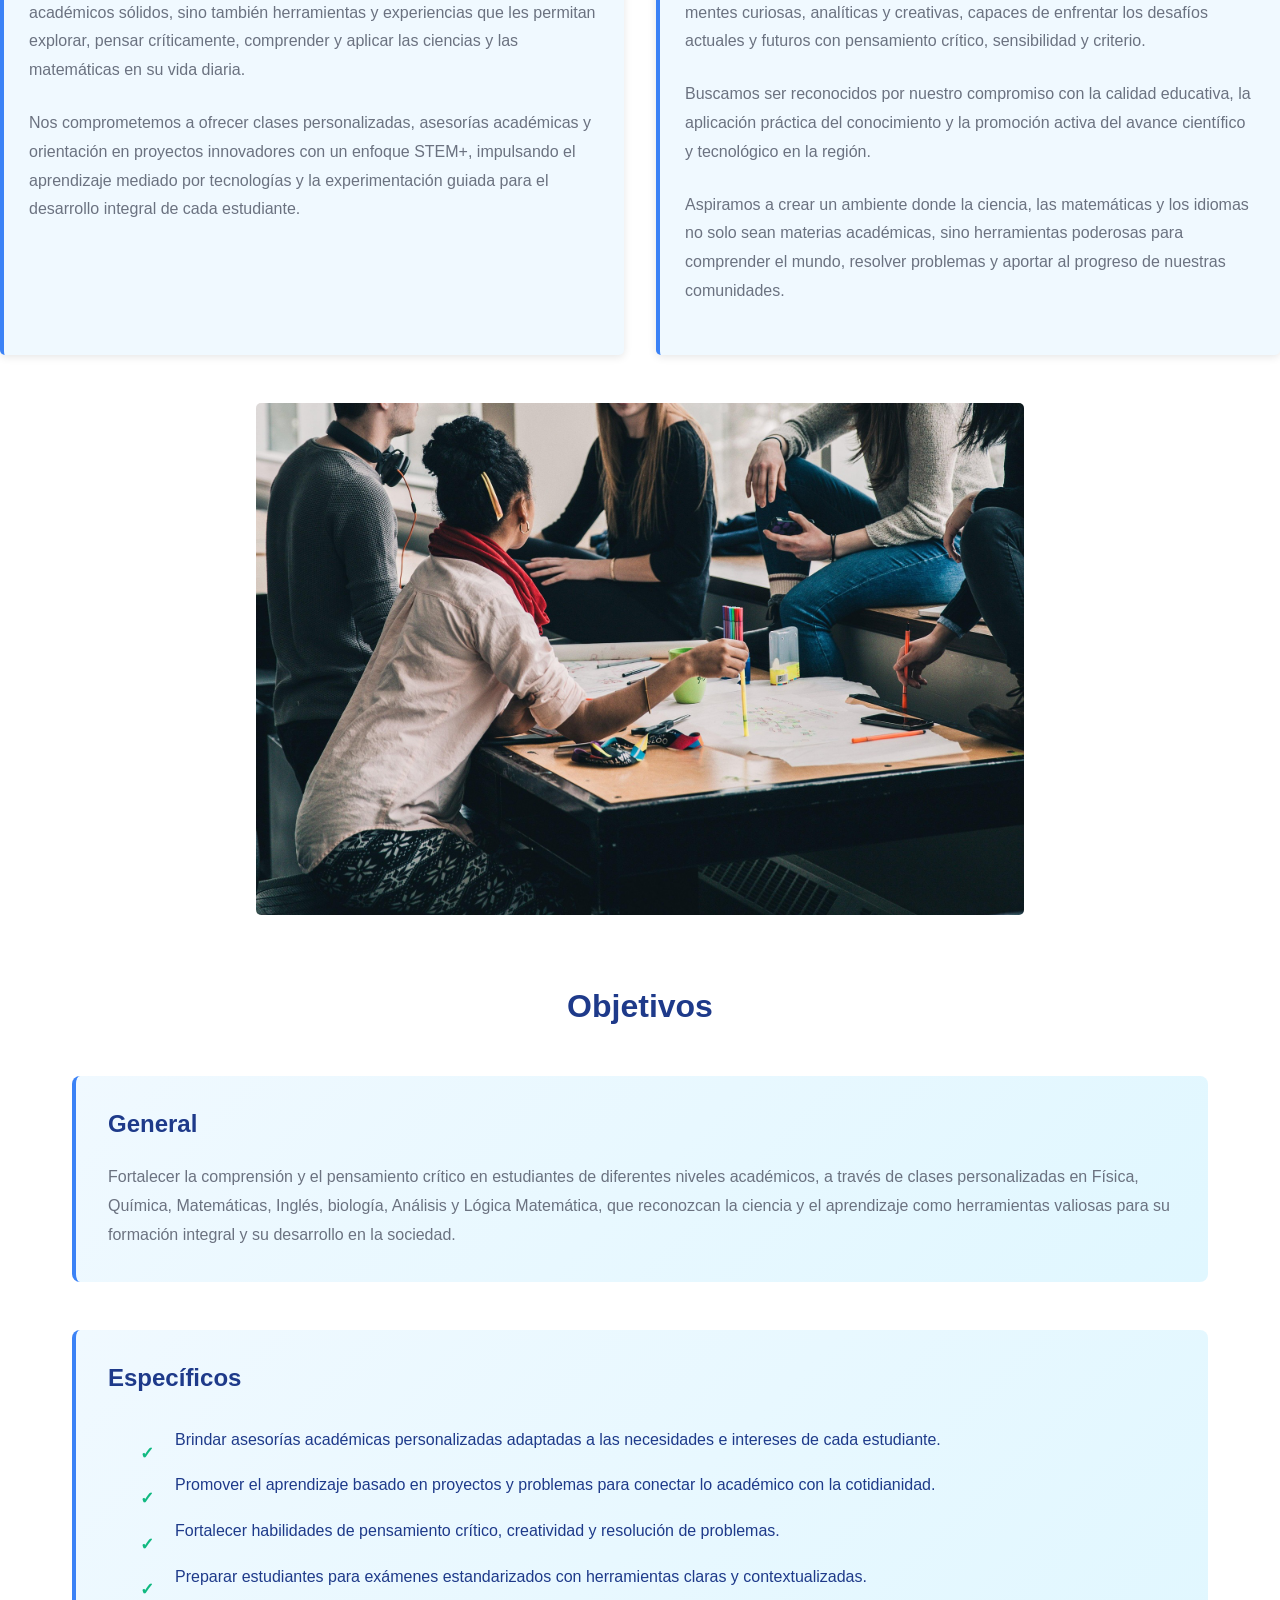
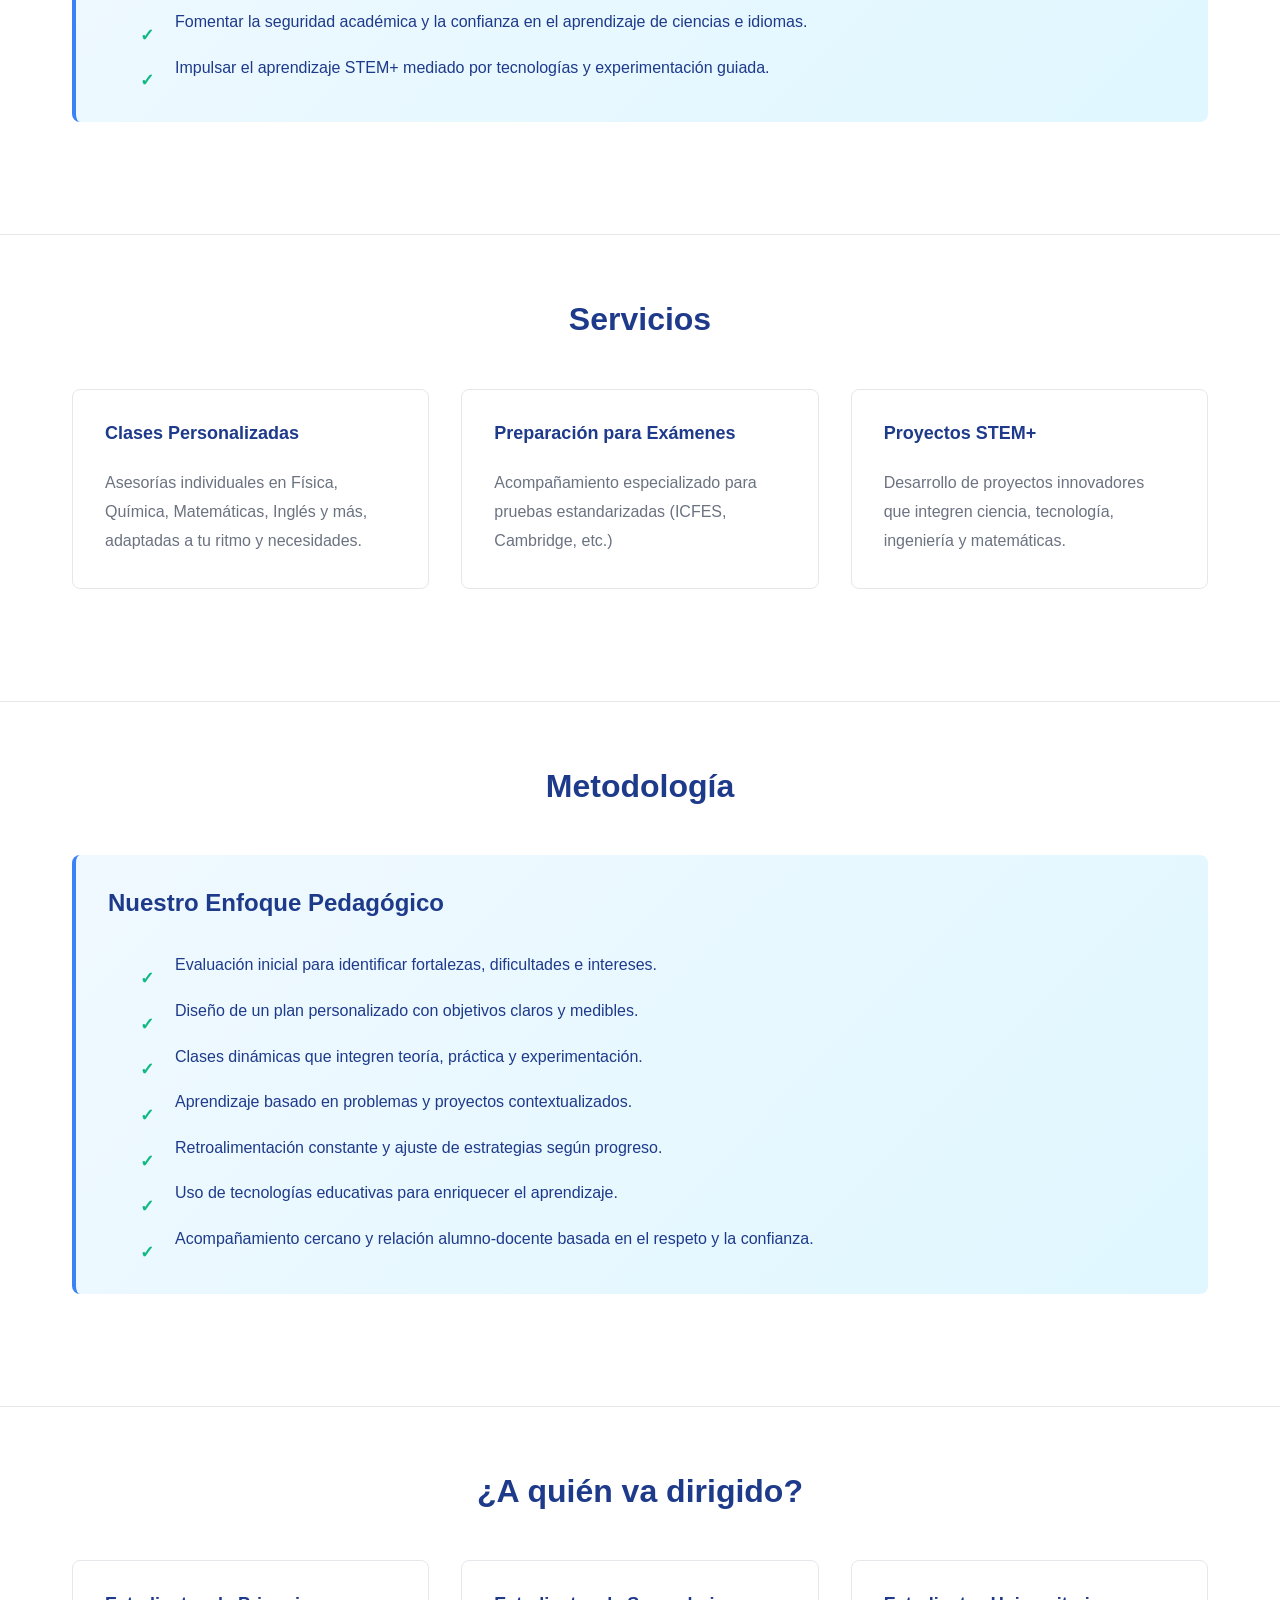
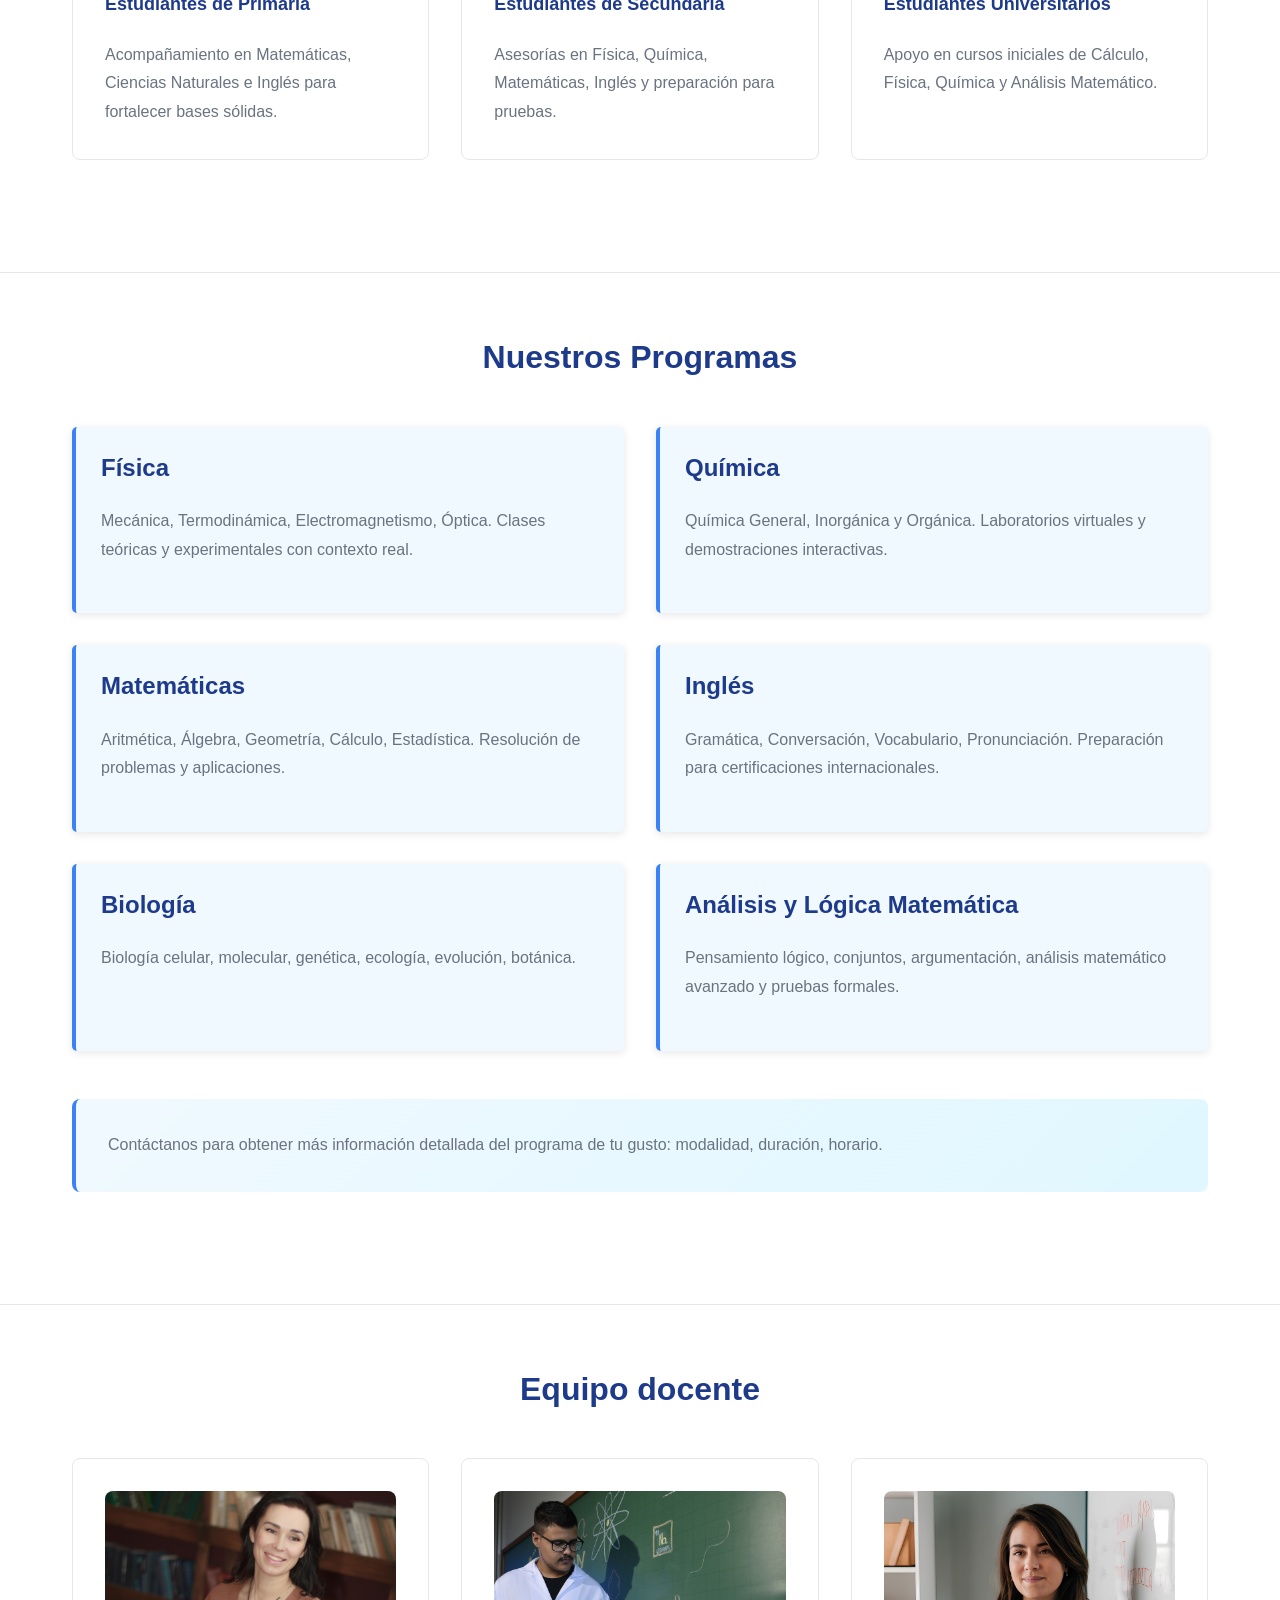
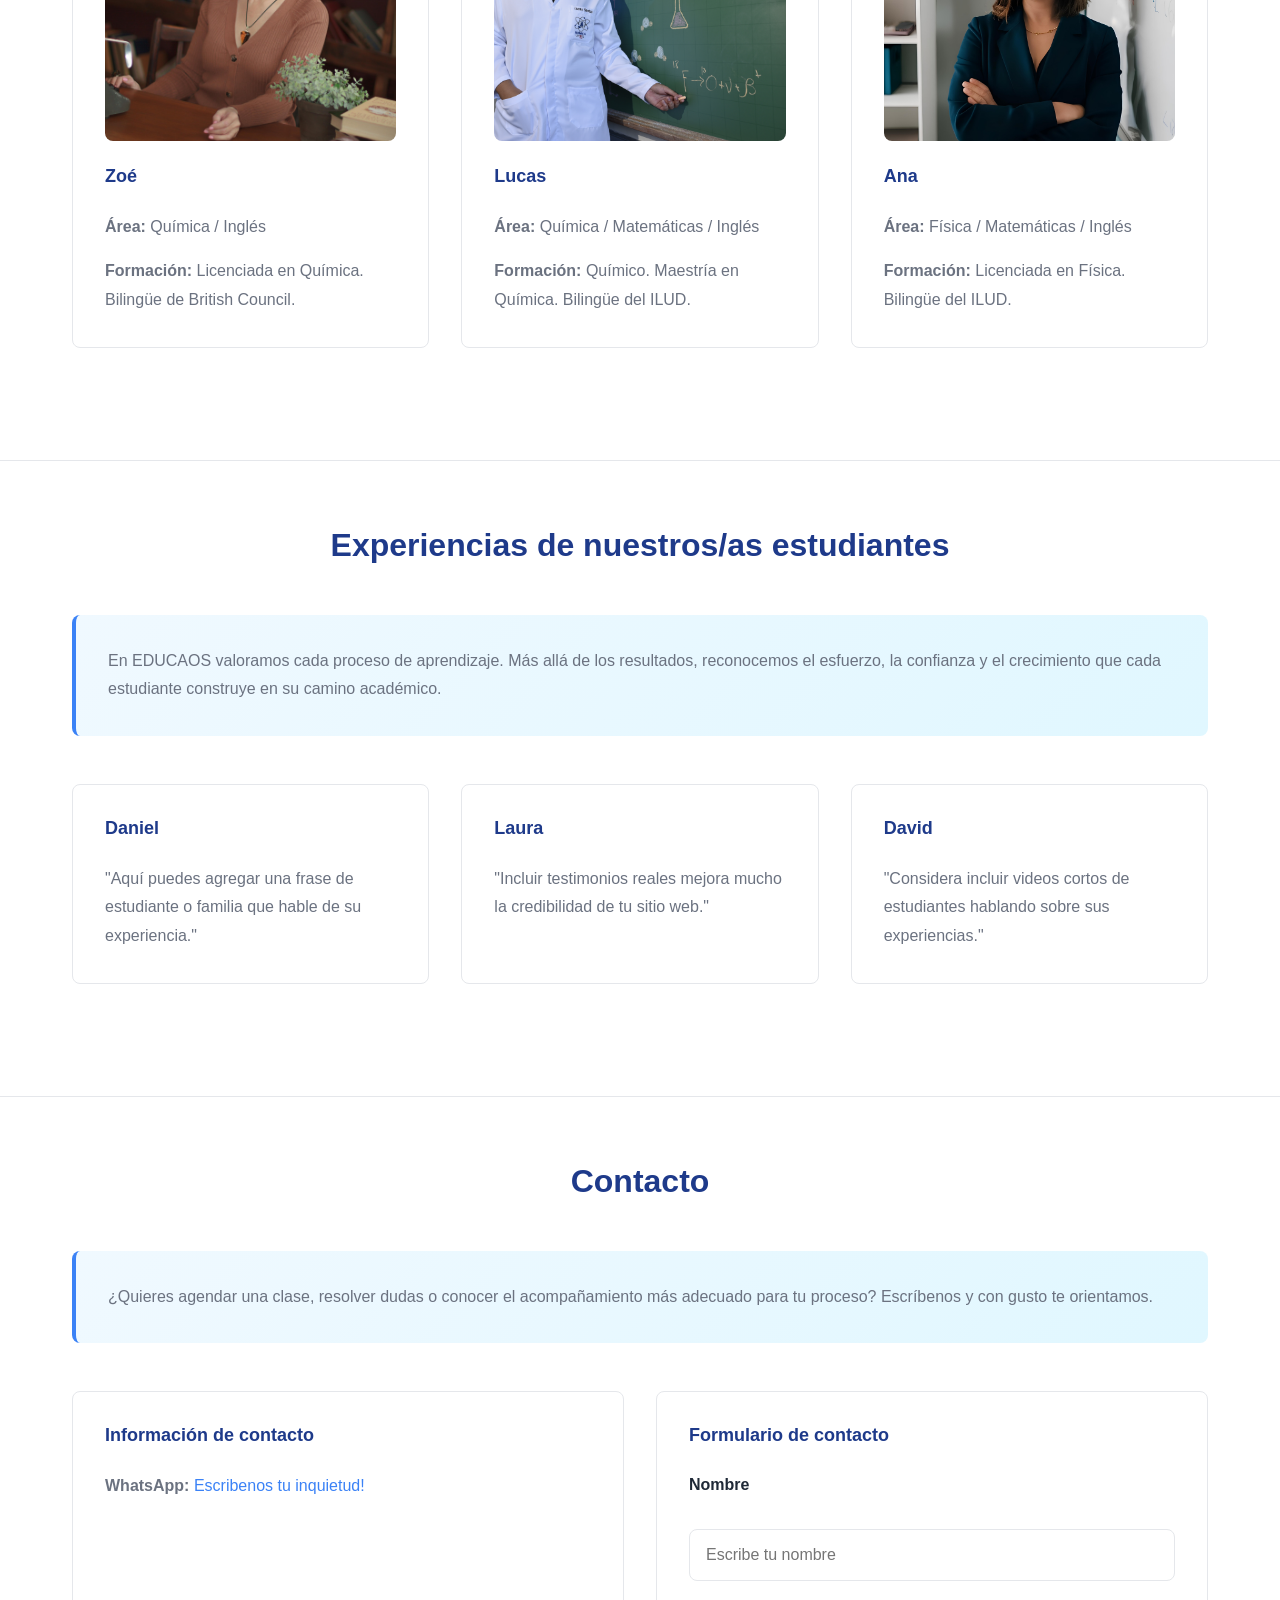
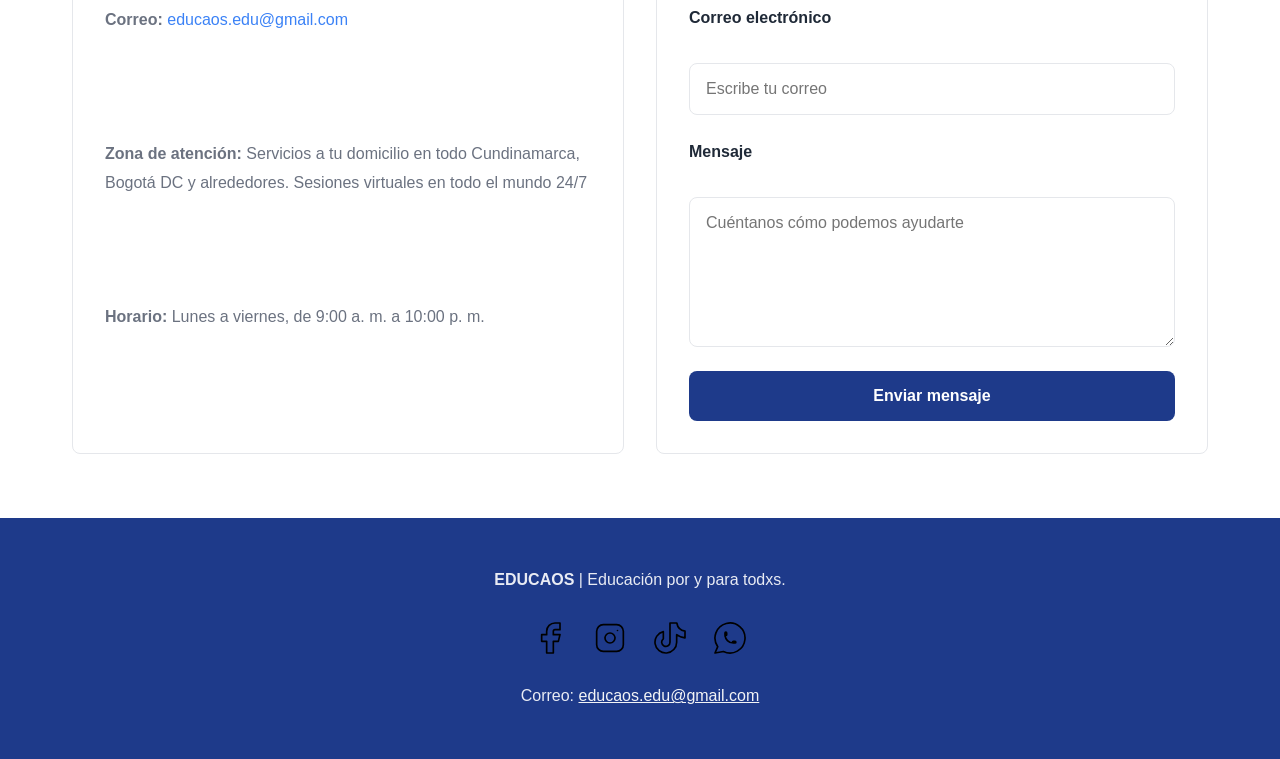
==== commit d11503d2: "opcionAnosotrosfondo" ====
--- a/index.html
+++ b/index.html
@@ -109,7 +109,11 @@
 <section id="nosotros" class="section" data-parallax="yes">
   <div class="parallax-bg" style="background-image: url('img/nosotros.jpg');"></div>
   <div class="container">
-    <h2 class="fade-in-on-scroll">Sobre nosotros</h2>
+    
+    <!-- TÍTULO CON FONDO DE IMAGEN -->
+    <div class="section-header-bg" style="background-image: url('img/noisheader.jpg');">
+      <h2 class="fade-in-on-scroll">Sobre nosotros</h2>
+    </div>
 
         <!-- ACCORDION ITEM 1 -->
     <div class="accordion-item fade-in-on-scroll">
@@ -138,7 +142,7 @@
             </p>
           </div>
           <div class="accordion-image">
-            <img src="img/quienes-somos.jpg" alt="Quiénes somos" class="parallax-image">
+            <img src="img/quienessomos.jpg" alt="Quiénes somos" class="parallax-image">
           </div>
         </div>
       </div>
@@ -252,7 +256,7 @@
         </div>
 
         <div class="section-image fade-in-on-scroll">
-          <img src="img/teachers.png" alt="Equipo docente de EDUCAOS" />
+          <img src="img/profes.jpg" alt="Equipo docente de EDUCAOS" />
         </div>
       </div>
     </section>
--- a/styles.css
+++ b/styles.css
@@ -92,6 +92,52 @@
   margin-bottom: var(--spacing-xl);
 }
 
+/* Contenedor de título con imagen de fondo */
+.section-header-bg {
+  position: relative;
+  background-size: cover;
+  background-position: center;
+  background-attachment: fixed;  /* ← Parallax */
+  padding: 4rem 2rem;
+  margin: 0 -2rem 2rem -2rem;  /* Expande hasta los bordes */
+  overflow: hidden;
+}
+
+/* Oscurece la imagen */
+.section-header-bg::before {
+  content: '';
+  position: absolute;
+  top: 0;
+  left: 0;
+  right: 0;
+  bottom: 0;
+  background-color: rgba(0, 0, 0, 0.4);  /* Oscuridad 40% */
+  z-index: 1;
+}
+
+/* H2 encima de la imagen */
+.section-header-bg h2 {
+  position: relative;
+  z-index: 2;
+  color: #ffffff;  /* Texto blanco */
+  text-shadow: 2px 2px 4px rgba(0, 0, 0, 0.3);
+  margin: 0;
+  text-align: center;
+}
+
+/* Responsive */
+@media (max-width: 768px) {
+  .section-header-bg {
+    padding: 2rem 1rem;
+    margin: 0 -1rem 2rem -1rem;
+    background-attachment: scroll;  /* En mobile, sin parallax */
+  }
+  
+  .section-header-bg h2 {
+    font-size: 1.8rem;
+  }
+}
+
 h3 {
   font-size: var(--font-size-xl);
 }
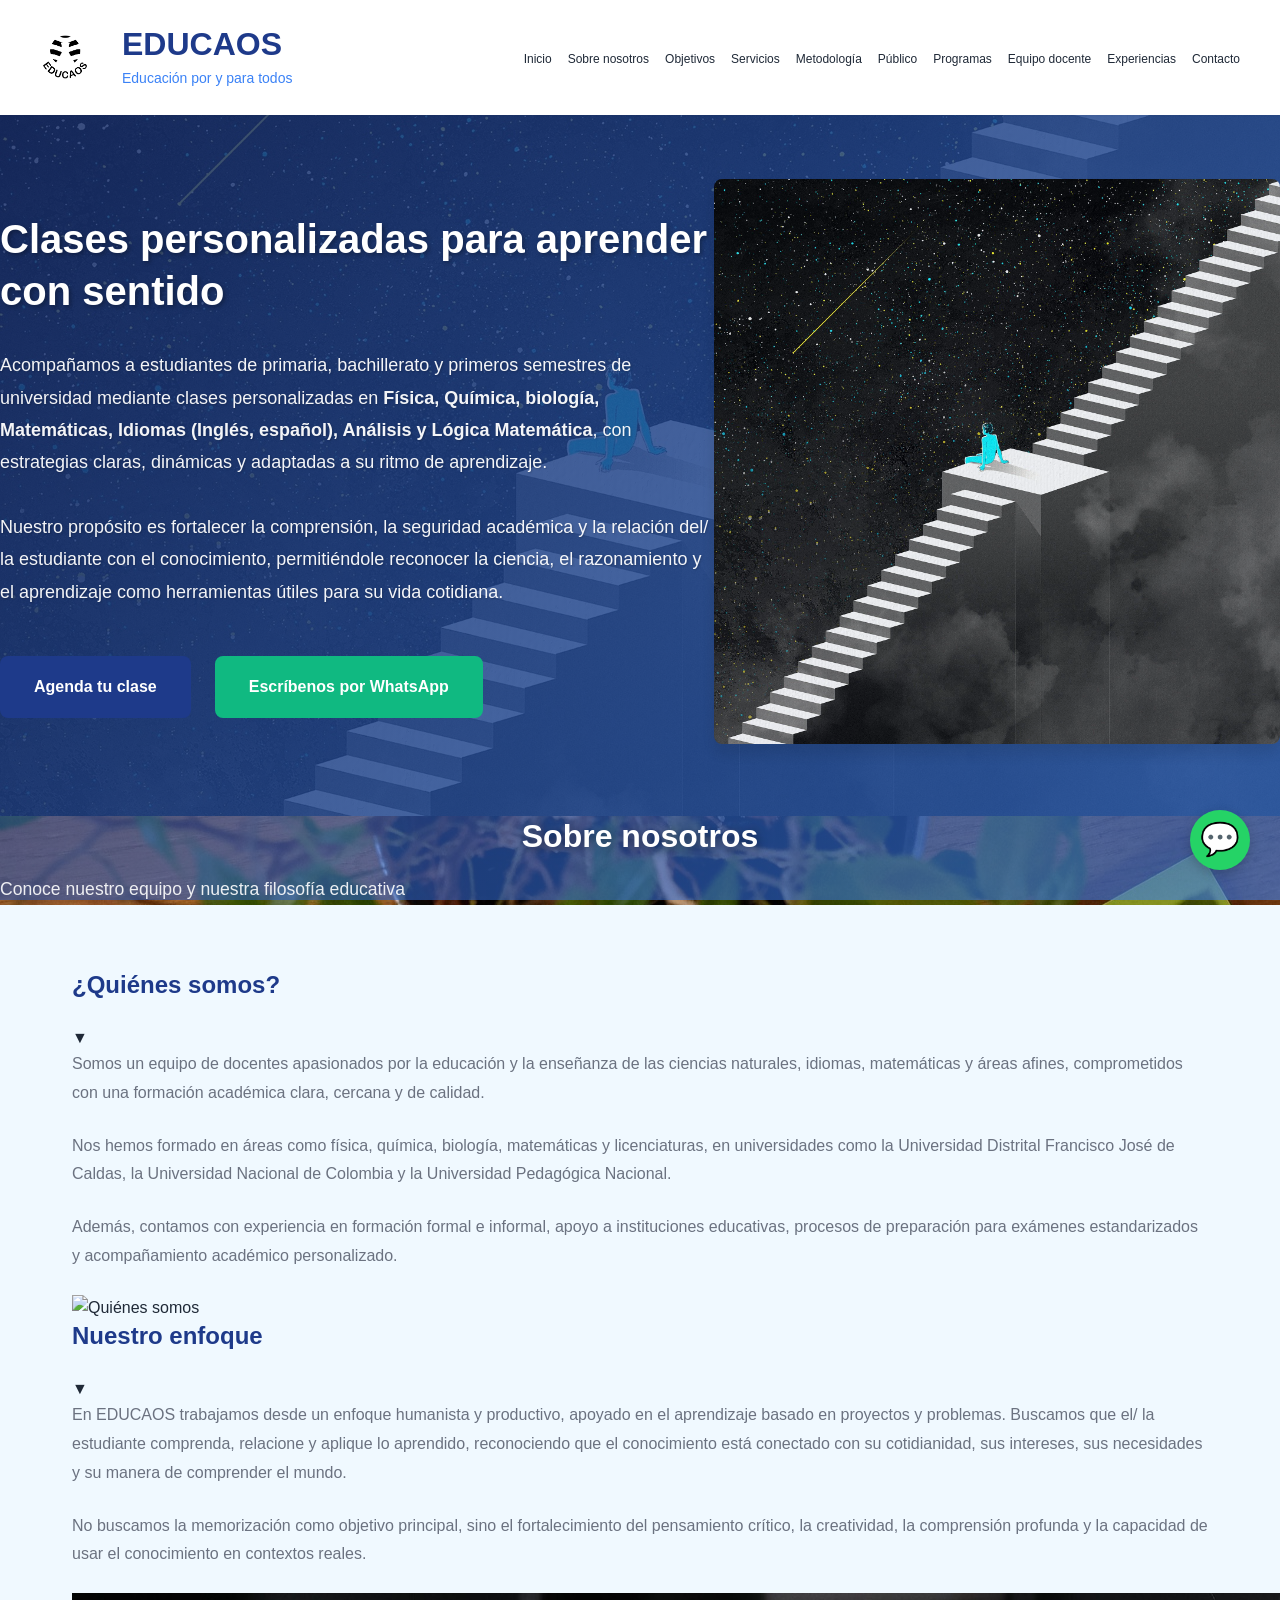
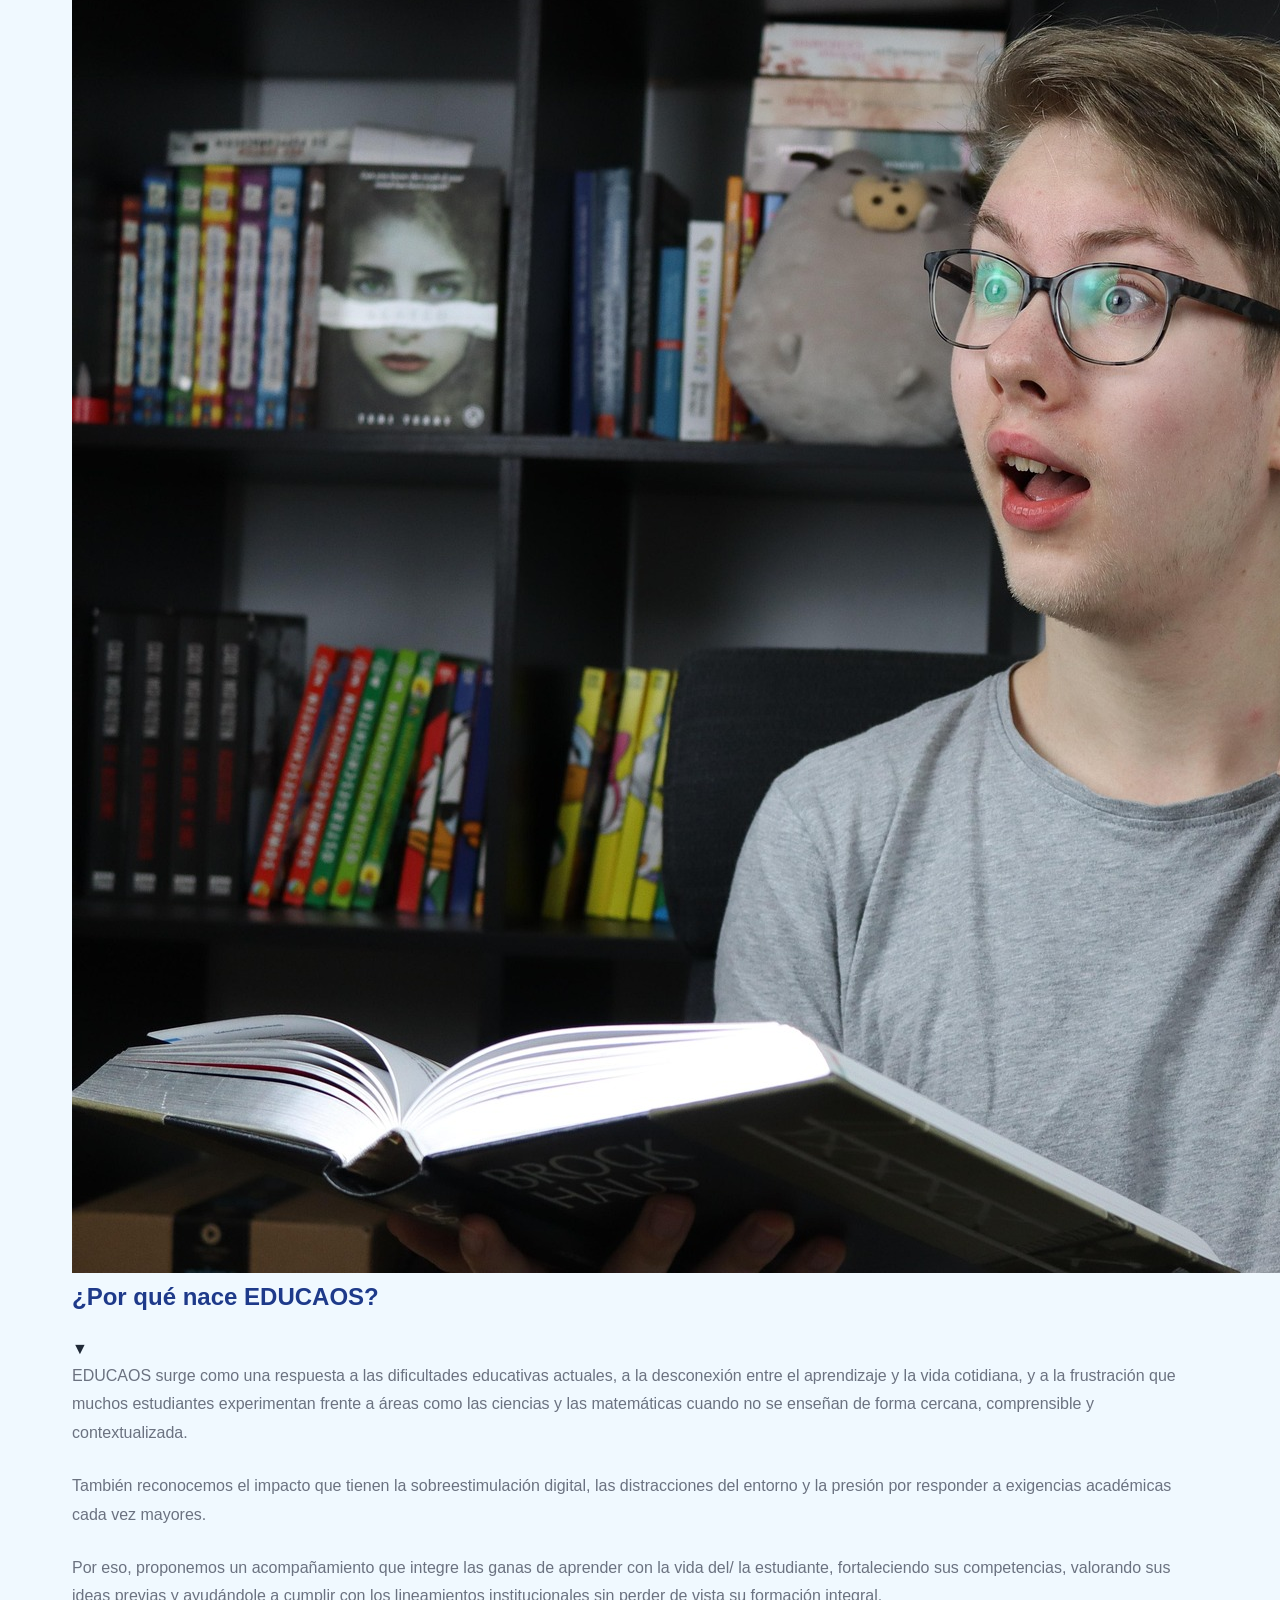
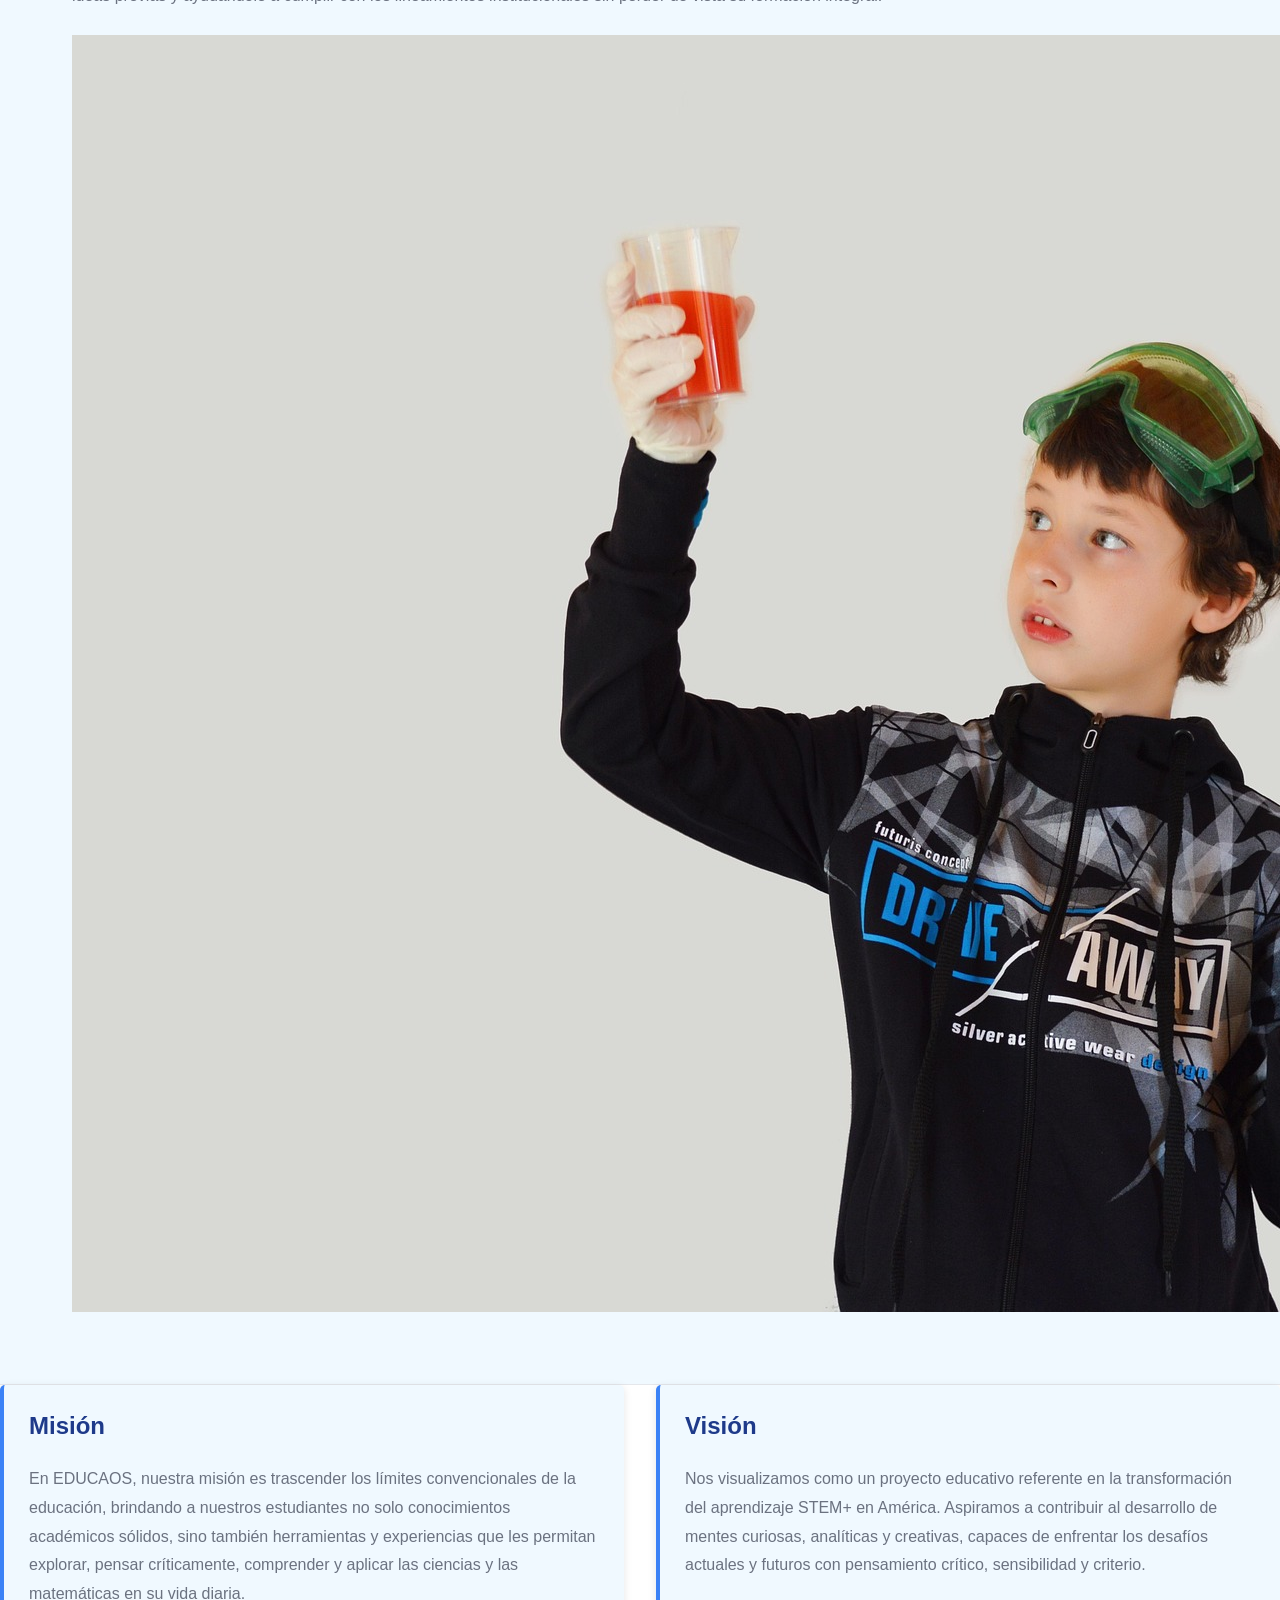
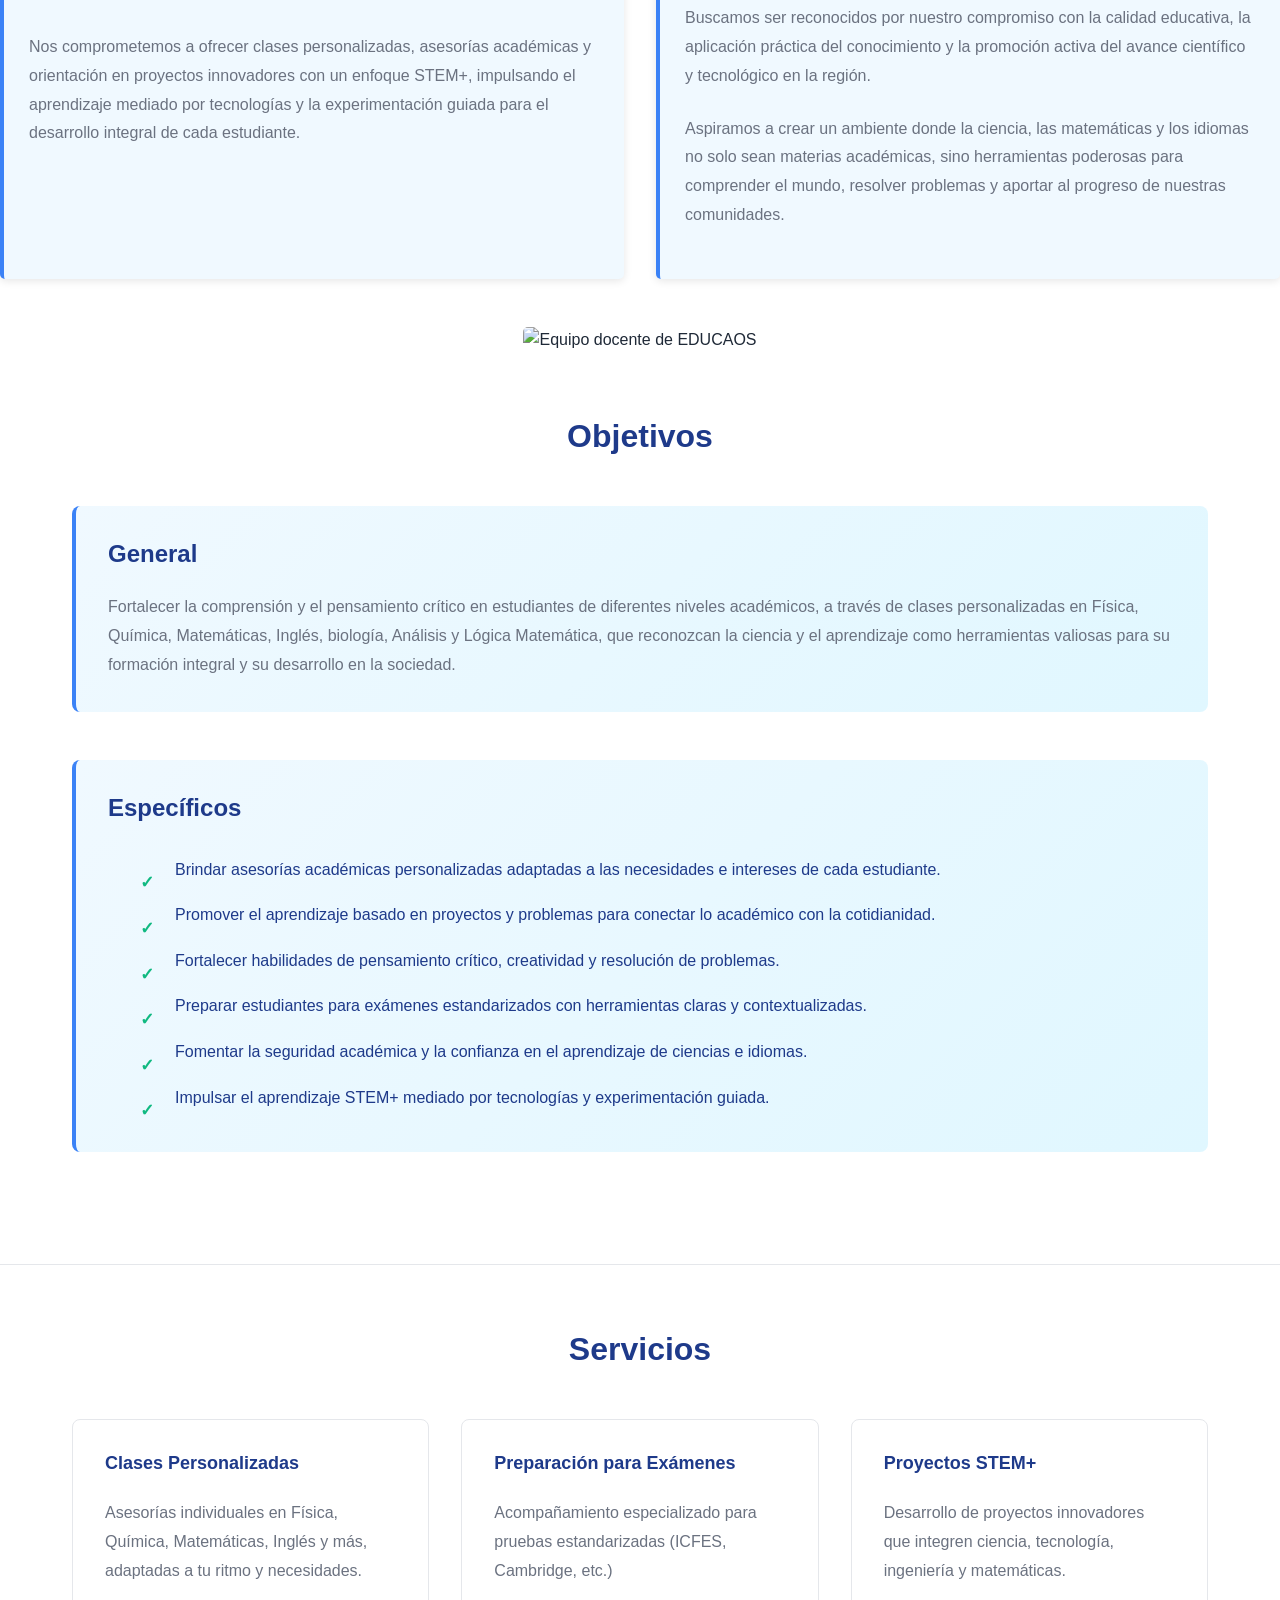
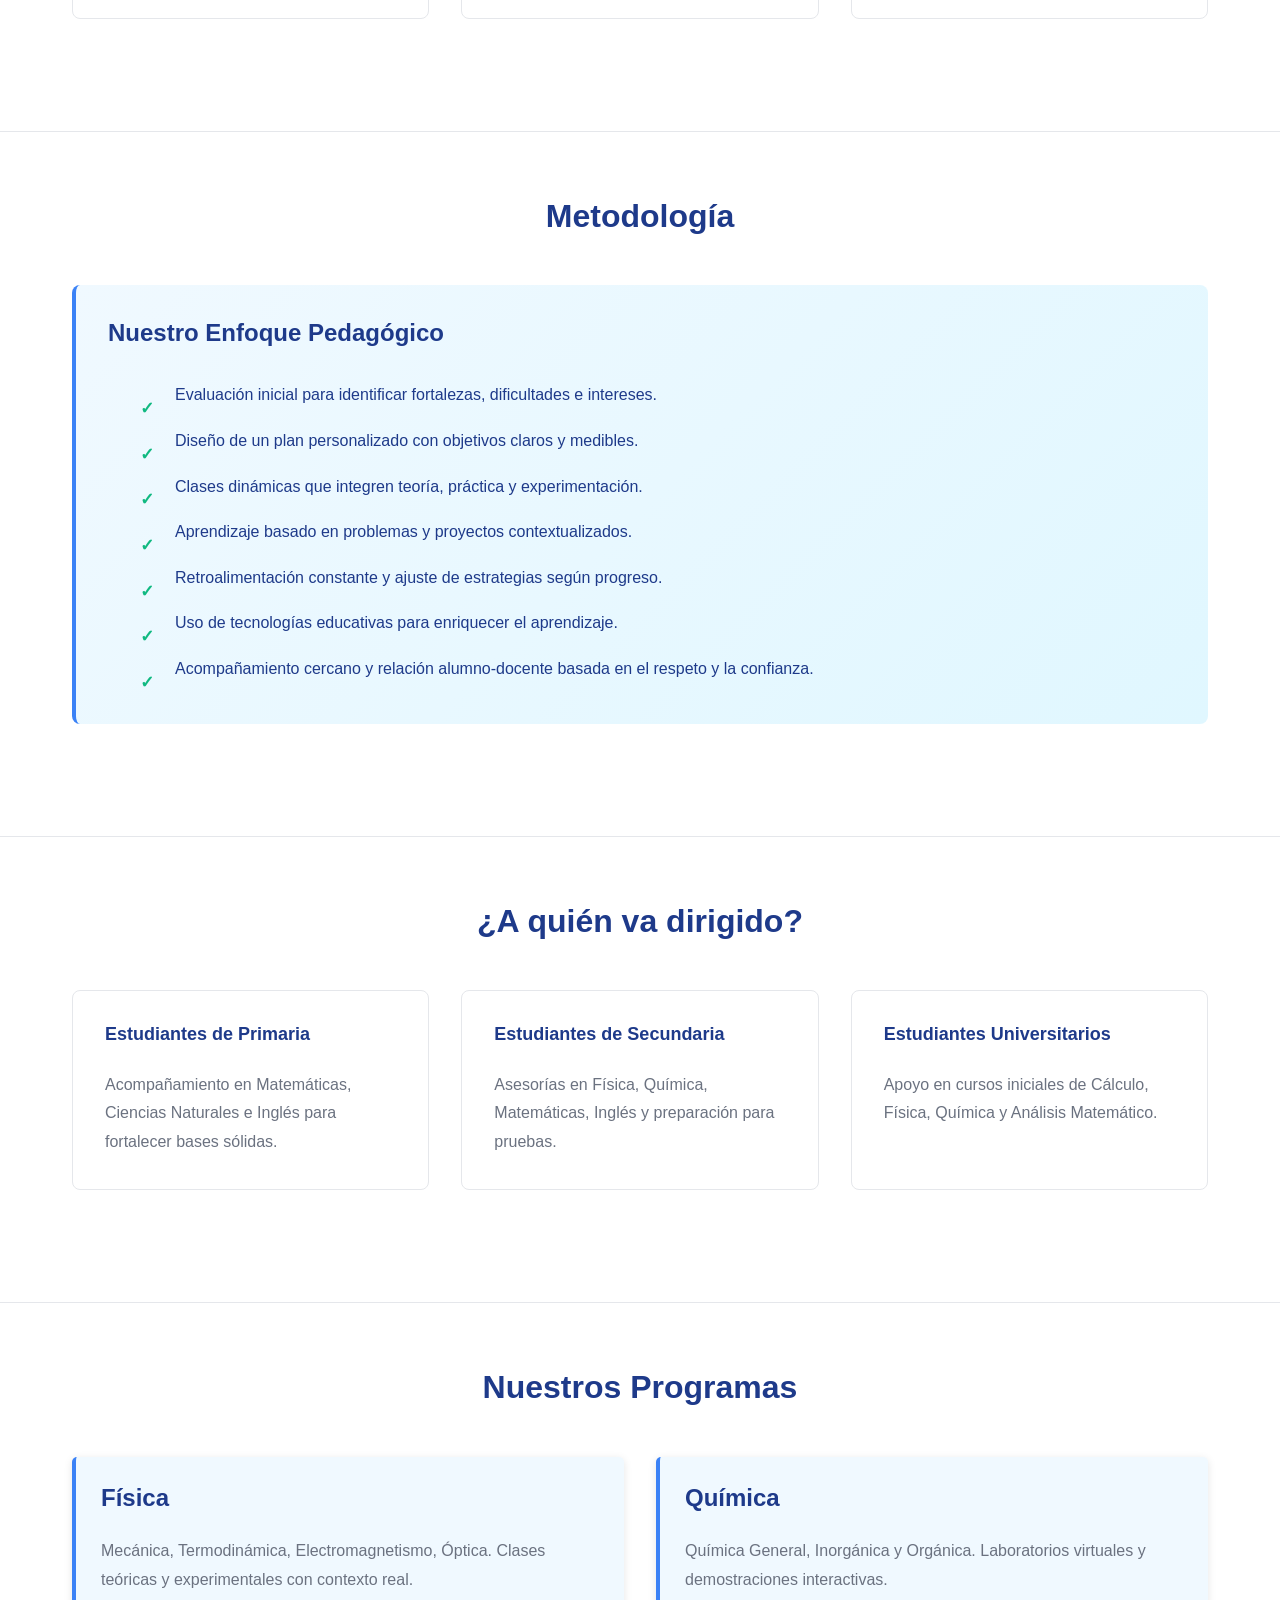
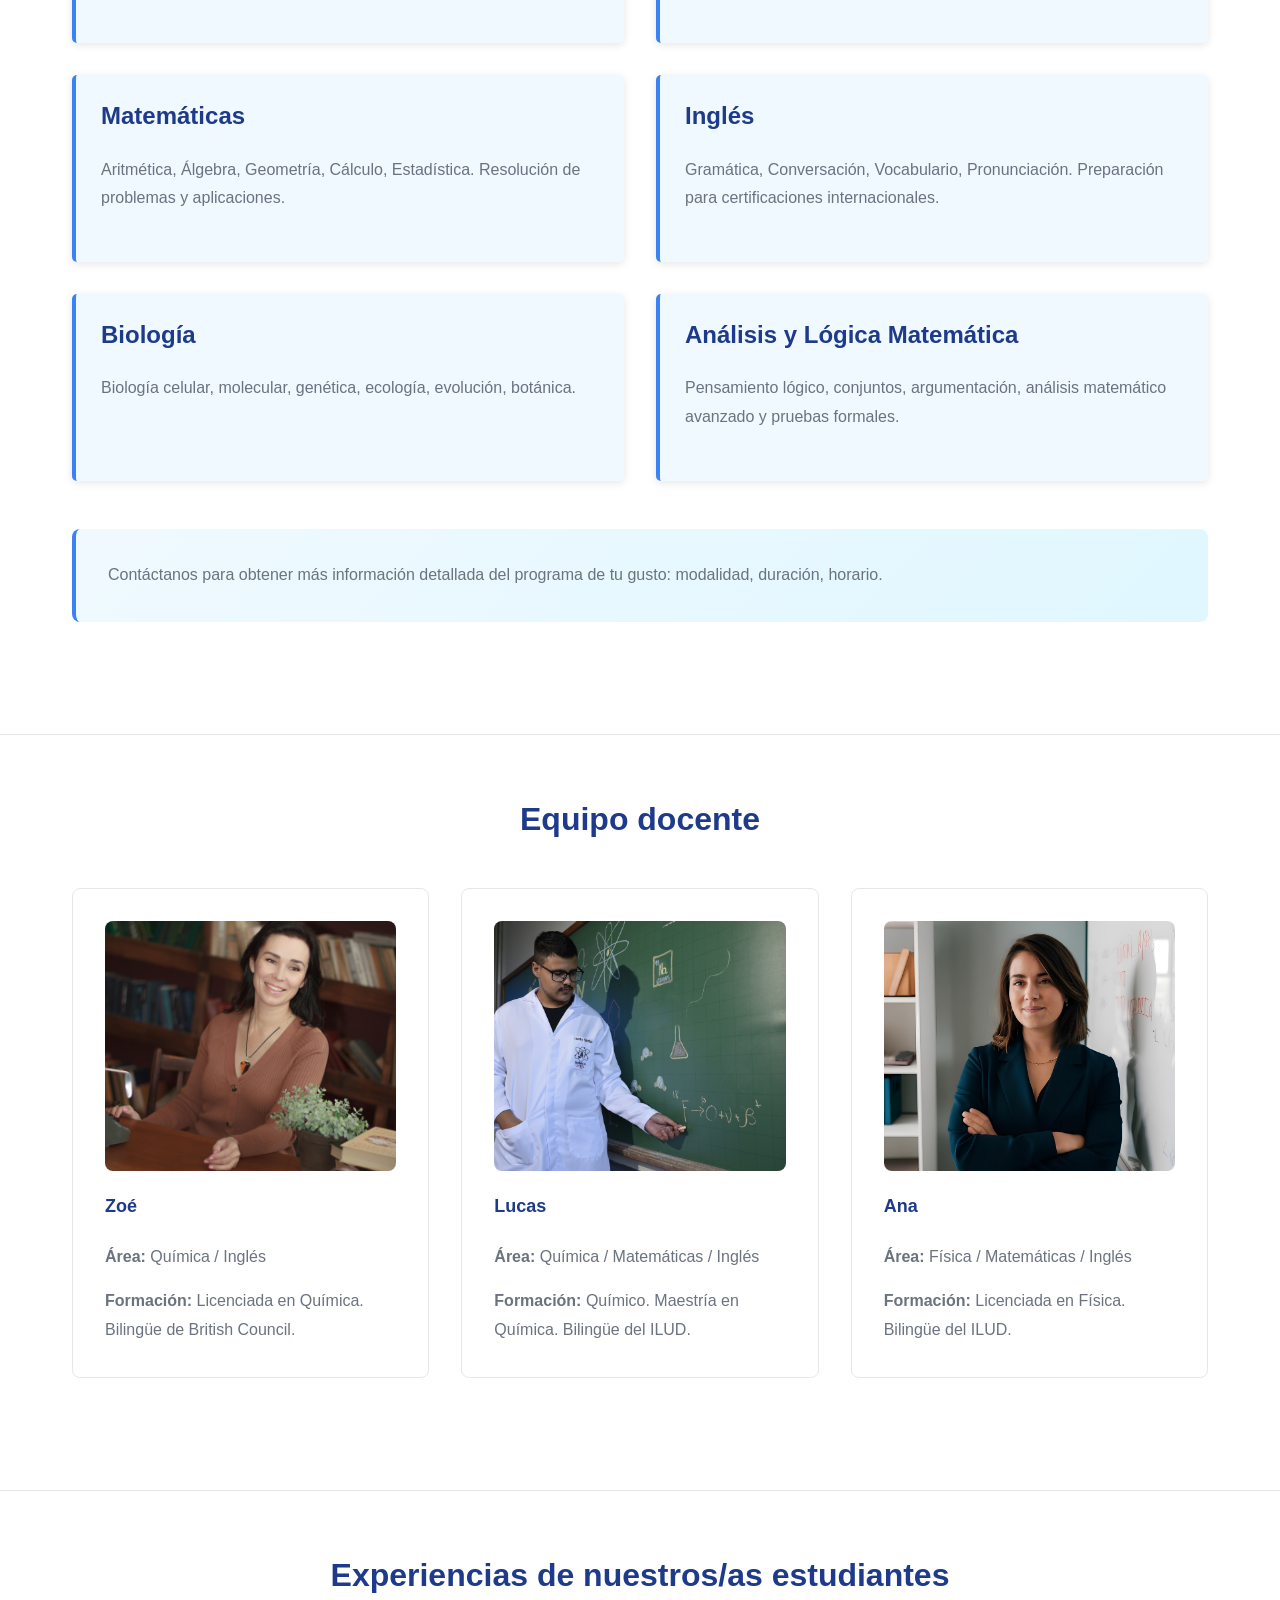
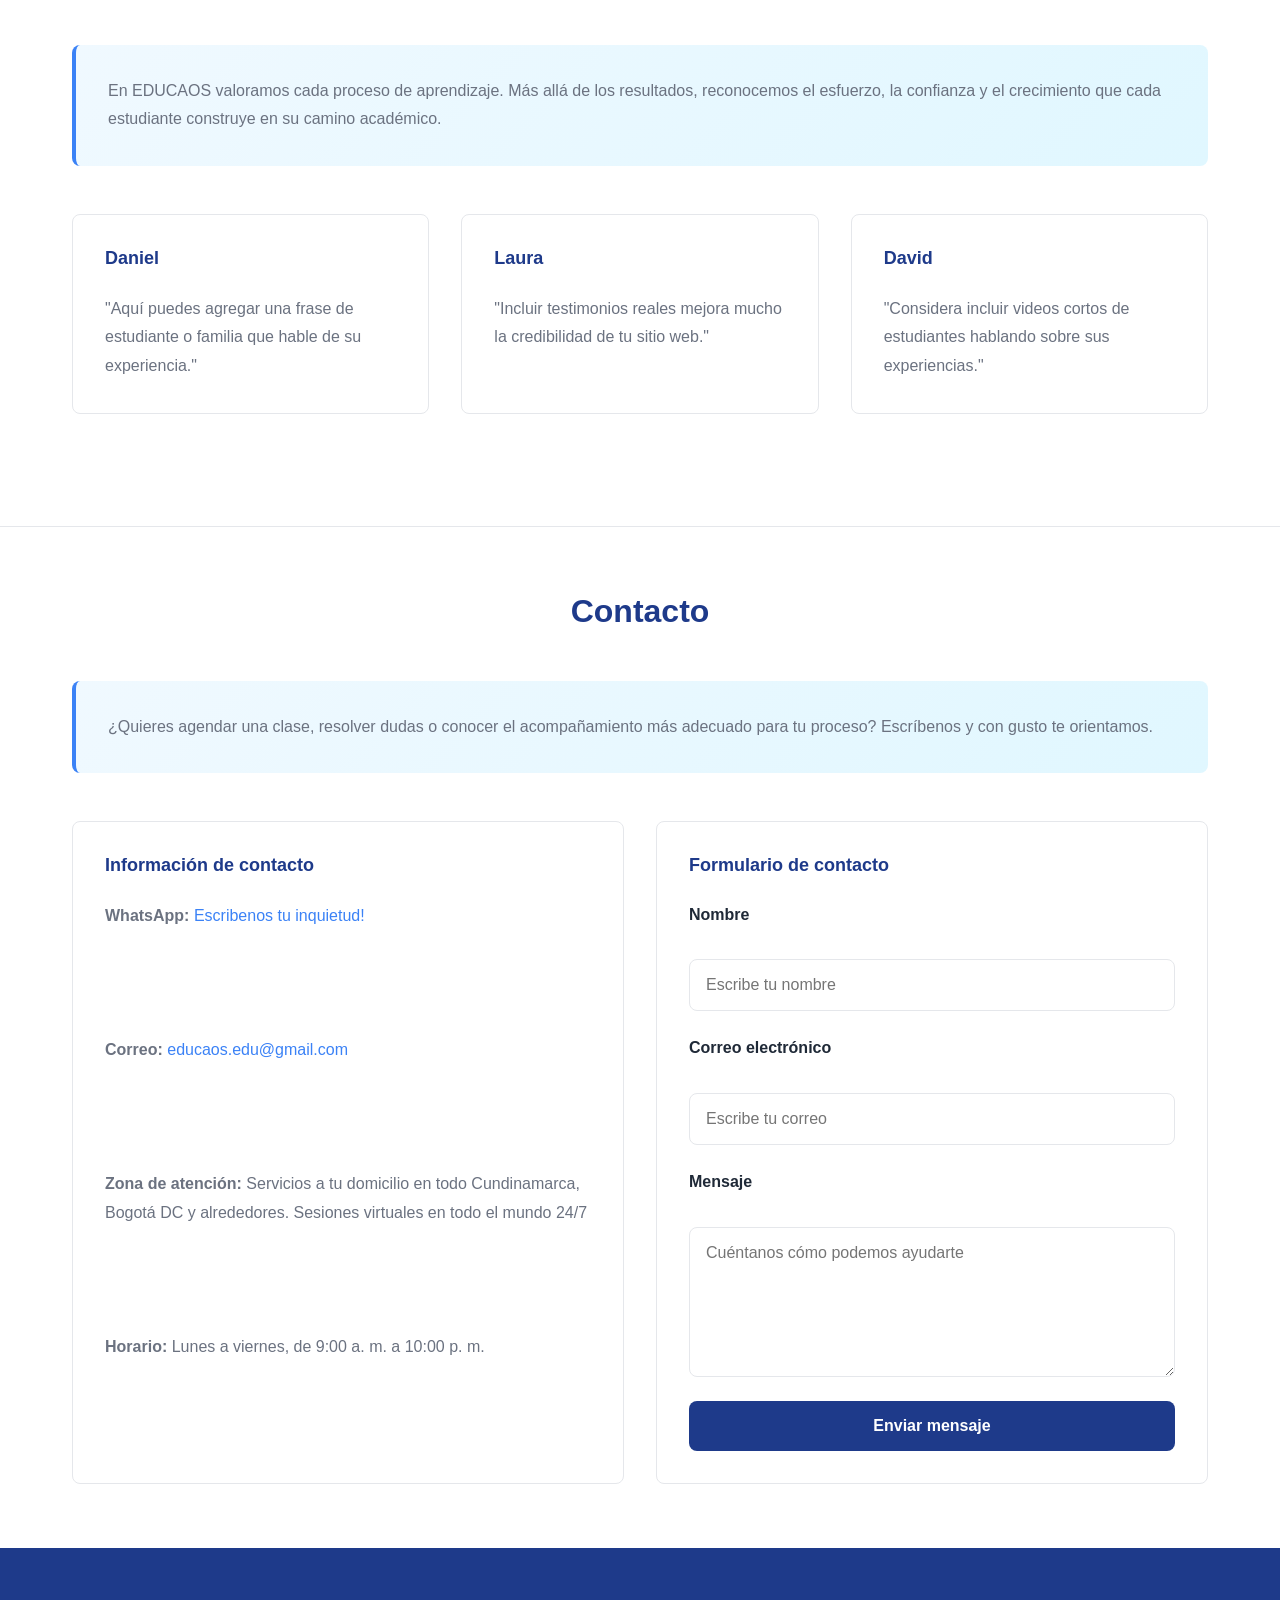
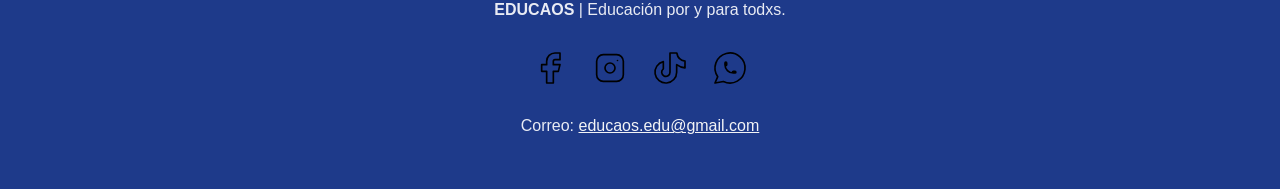
==== commit bc787a64: "intentobannersobrenosotros" ====
--- a/index.html
+++ b/index.html
@@ -106,14 +106,15 @@
     </section>
 
     <!-- SOBRE NOSOTROS - CON ACCORDION -->
-<section id="nosotros" class="section" data-parallax="yes">
-  <div class="parallax-bg" style="background-image: url('img/nosotros.jpg');"></div>
+<!-- BANNER DEL TÍTULO -->
+<div class="section-banner" style="background-image: url('img/noisheader.jpg');">
+  <h2 class="fade-in-on-scroll">Sobre nosotros</h2>
+  <p>Conoce nuestro equipo y nuestra filosofía educativa</p>
+</div>
+
+<!-- CONTENIDO -->
+<section id="nosotros" class="section">
   <div class="container">
-    
-    <!-- TÍTULO CON FONDO DE IMAGEN -->
-    <div class="section-header-bg" style="background-image: url('img/noisheader.jpg');">
-      <h2 class="fade-in-on-scroll">Sobre nosotros</h2>
-    </div>
 
         <!-- ACCORDION ITEM 1 -->
     <div class="accordion-item fade-in-on-scroll">
@@ -256,7 +257,7 @@
         </div>
 
         <div class="section-image fade-in-on-scroll">
-          <img src="img/profes.jpg" alt="Equipo docente de EDUCAOS" />
+          <img src="img/profes." alt="Equipo docente de EDUCAOS" />
         </div>
       </div>
     </section>
--- a/styles.css
+++ b/styles.css
@@ -92,52 +92,6 @@
   margin-bottom: var(--spacing-xl);
 }
 
-/* Contenedor de título con imagen de fondo */
-.section-header-bg {
-  position: relative;
-  background-size: cover;
-  background-position: center;
-  background-attachment: fixed;  /* ← Parallax */
-  padding: 4rem 2rem;
-  margin: 0 -2rem 2rem -2rem;  /* Expande hasta los bordes */
-  overflow: hidden;
-}
-
-/* Oscurece la imagen */
-.section-header-bg::before {
-  content: '';
-  position: absolute;
-  top: 0;
-  left: 0;
-  right: 0;
-  bottom: 0;
-  background-color: rgba(0, 0, 0, 0.4);  /* Oscuridad 40% */
-  z-index: 1;
-}
-
-/* H2 encima de la imagen */
-.section-header-bg h2 {
-  position: relative;
-  z-index: 2;
-  color: #ffffff;  /* Texto blanco */
-  text-shadow: 2px 2px 4px rgba(0, 0, 0, 0.3);
-  margin: 0;
-  text-align: center;
-}
-
-/* Responsive */
-@media (max-width: 768px) {
-  .section-header-bg {
-    padding: 2rem 1rem;
-    margin: 0 -1rem 2rem -1rem;
-    background-attachment: scroll;  /* En mobile, sin parallax */
-  }
-  
-  .section-header-bg h2 {
-    font-size: 1.8rem;
-  }
-}
-
 h3 {
   font-size: var(--font-size-xl);
 }
@@ -516,6 +470,63 @@
   }
 }
 
+LÍNEA 471:  }  ← Final del @media del HERO
+
+/* Banner del título con parallax */
+.section-banner {
+  position: relative;
+  background-size: cover;
+  background-position: center;
+  background-attachment: fixed;
+  padding: 6rem 2rem;
+  text-align: center;
+  overflow: hidden;
+  min-height: 300px;
+  display: flex;
+  flex-direction: column;
+  justify-content: center;
+  align-items: center;
+}
+
+/* Oscurece */
+.section-banner::before {
+  content: '';
+  position: absolute;
+  top: 0;
+  left: 0;
+  right: 0;
+  bottom: 0;
+  background: linear-gradient(135deg, rgba(30, 58, 138, 0.6), rgba(59, 130, 246, 0.6));
+  z-index: 1;
+}
+
+/* Contenido encima */
+.section-banner h2 {
+  position: relative;
+  z-index: 2;
+  color: #ffffff;
+  margin: 0 0 1rem 0;
+  text-shadow: 2px 2px 8px rgba(0, 0, 0, 0.4);
+}
+
+.section-banner p {
+  position: relative;
+  z-index: 2;
+  color: rgba(255, 255, 255, 0.9);
+  font-size: 1.1rem;
+  margin: 0;
+}
+
+@media (max-width: 768px) {
+  .section-banner {
+    padding: 3rem 1rem;
+    background-attachment: scroll;
+  }
+  
+  .section-banner h2 {
+    font-size: 1.8rem;
+  }
+}
 /* ===================================
    SECCIONES PRINCIPALES
    =================================== */
@@ -557,129 +568,6 @@
   border-bottom: none;
 }
 
-/* ===================================
-   ACCORDION (Desplegable)
-   =================================== */
-
-.accordion-item {
-  margin-bottom: 1.5rem;
-  background-color: #ffffff;
-  border: 1px solid #e5e7eb;
-  border-radius: 8px;
-  overflow: hidden;
-  transition: all 0.3s ease;
-}
-
-.accordion-item:hover {
-  box-shadow: 0 4px 12px rgba(30, 58, 138, 0.1);
-  border-color: #3b82f6;
-}
-
-/* HEADER CLICKEABLE */
-.accordion-header {
-  display: flex;
-  justify-content: space-between;
-  align-items: center;
-  padding: 1.5rem;
-  background-color: #f0f9ff;
-  cursor: pointer;
-  transition: all 0.3s ease;
-}
-
-.accordion-header:hover {
-  background-color: #e0f7ff;
-}
-
-.accordion-header h3 {
-  margin: 0;
-  color: #1e3a8a;
-  font-size: 1.2rem;
-}
-
-/* ÍCONO DEL ACCORDION */
-.accordion-icon {
-  font-size: 1.2rem;
-  transition: transform 0.3s ease;
-  color: #3b82f6;
-}
-
-/* CONTENIDO ESCONDIDO */
-.accordion-content {
-  max-height: 0;
-  overflow: hidden;
-  transition: max-height 0.4s ease;
-}
-
-/* CUANDO ESTÁ ABIERTO */
-.accordion-item.active .accordion-content {
-  max-height: 600px;  /* Ajusta según necesites */
-}
-
-.accordion-item.active .accordion-icon {
-  transform: rotate(180deg);
-}
-
-/* CUERPO DEL ACCORDION */
-.accordion-body {
-  display: grid;
-  grid-template-columns: 1fr 1fr;  /* 2 columnas: texto + imagen */
-  gap: 2rem;
-  padding: 2rem;
-  align-items: center;
-}
-
-.accordion-text {
-  flex: 1;
-}
-
-.accordion-text p {
-  margin-bottom: 1rem;
-  color: #666;
-  line-height: 1.7;
-}
-
-.accordion-text p:last-child {
-  margin-bottom: 0;
-}
-
-/* IMAGEN CON PARALLAX */
-.accordion-image {
-  position: relative;
-  overflow: hidden;
-  border-radius: 8px;
-  height: 300px;
-}
-
-.parallax-image {
-  width: 100%;
-  height: 100%;
-  object-fit: cover;
-  transition: transform 0.5s ease;
-}
-
-.accordion-item:hover .parallax-image {
-  transform: scale(1.05);
-}
-
-/* RESPONSIVE - MOBILE */
-@media (max-width: 768px) {
-  .accordion-body {
-    grid-template-columns: 1fr;  /* Solo una columna en mobile */
-    gap: 1rem;
-  }
-
-  .accordion-header {
-    padding: 1rem;
-  }
-
-  .accordion-header h3 {
-    font-size: 1rem;
-  }
-
-  .accordion-image {
-    height: 200px;
-  }
-}
 .content-block {
   margin-bottom: var(--spacing-xl);
   padding: var(--spacing-lg);
@@ -948,11 +836,10 @@
 }
 
 .social-icon {
-  width: 40px;        /* ancho uniforme */
-  height: auto;       /* mantiene proporción original */
-  max-height: 40px;   /* limita altura máxima */
-  display: block;     /* elimina espacios extra alrededor */
-  background: transparent; /* asegura fondo transparente */
+  width: 40px;     /* ancho uniforme */
+  height: auto;    /* mantiene proporción */
+  max-height: 40px; /* asegura que no exceda 40px de alto */
+  display: block;   /* elimina espacios extra */
   transition: transform 0.3s ease;
 }
 
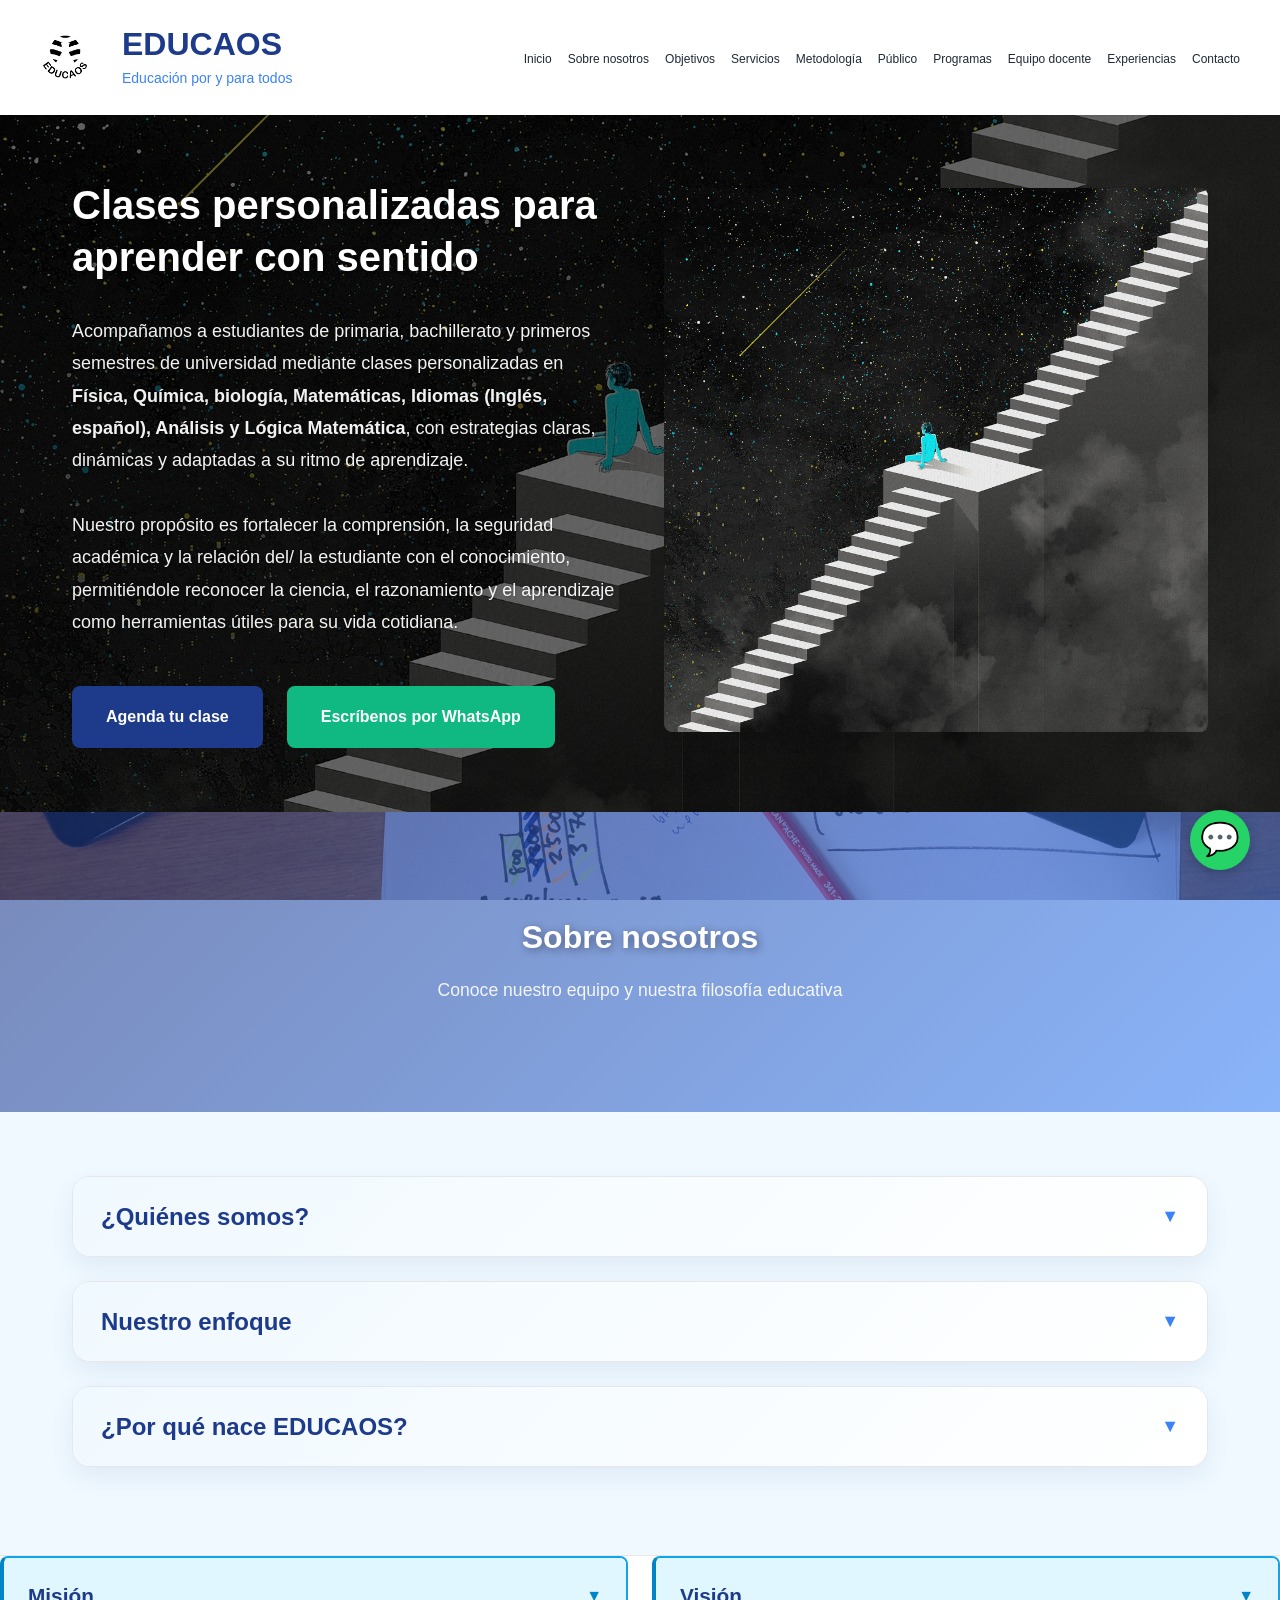
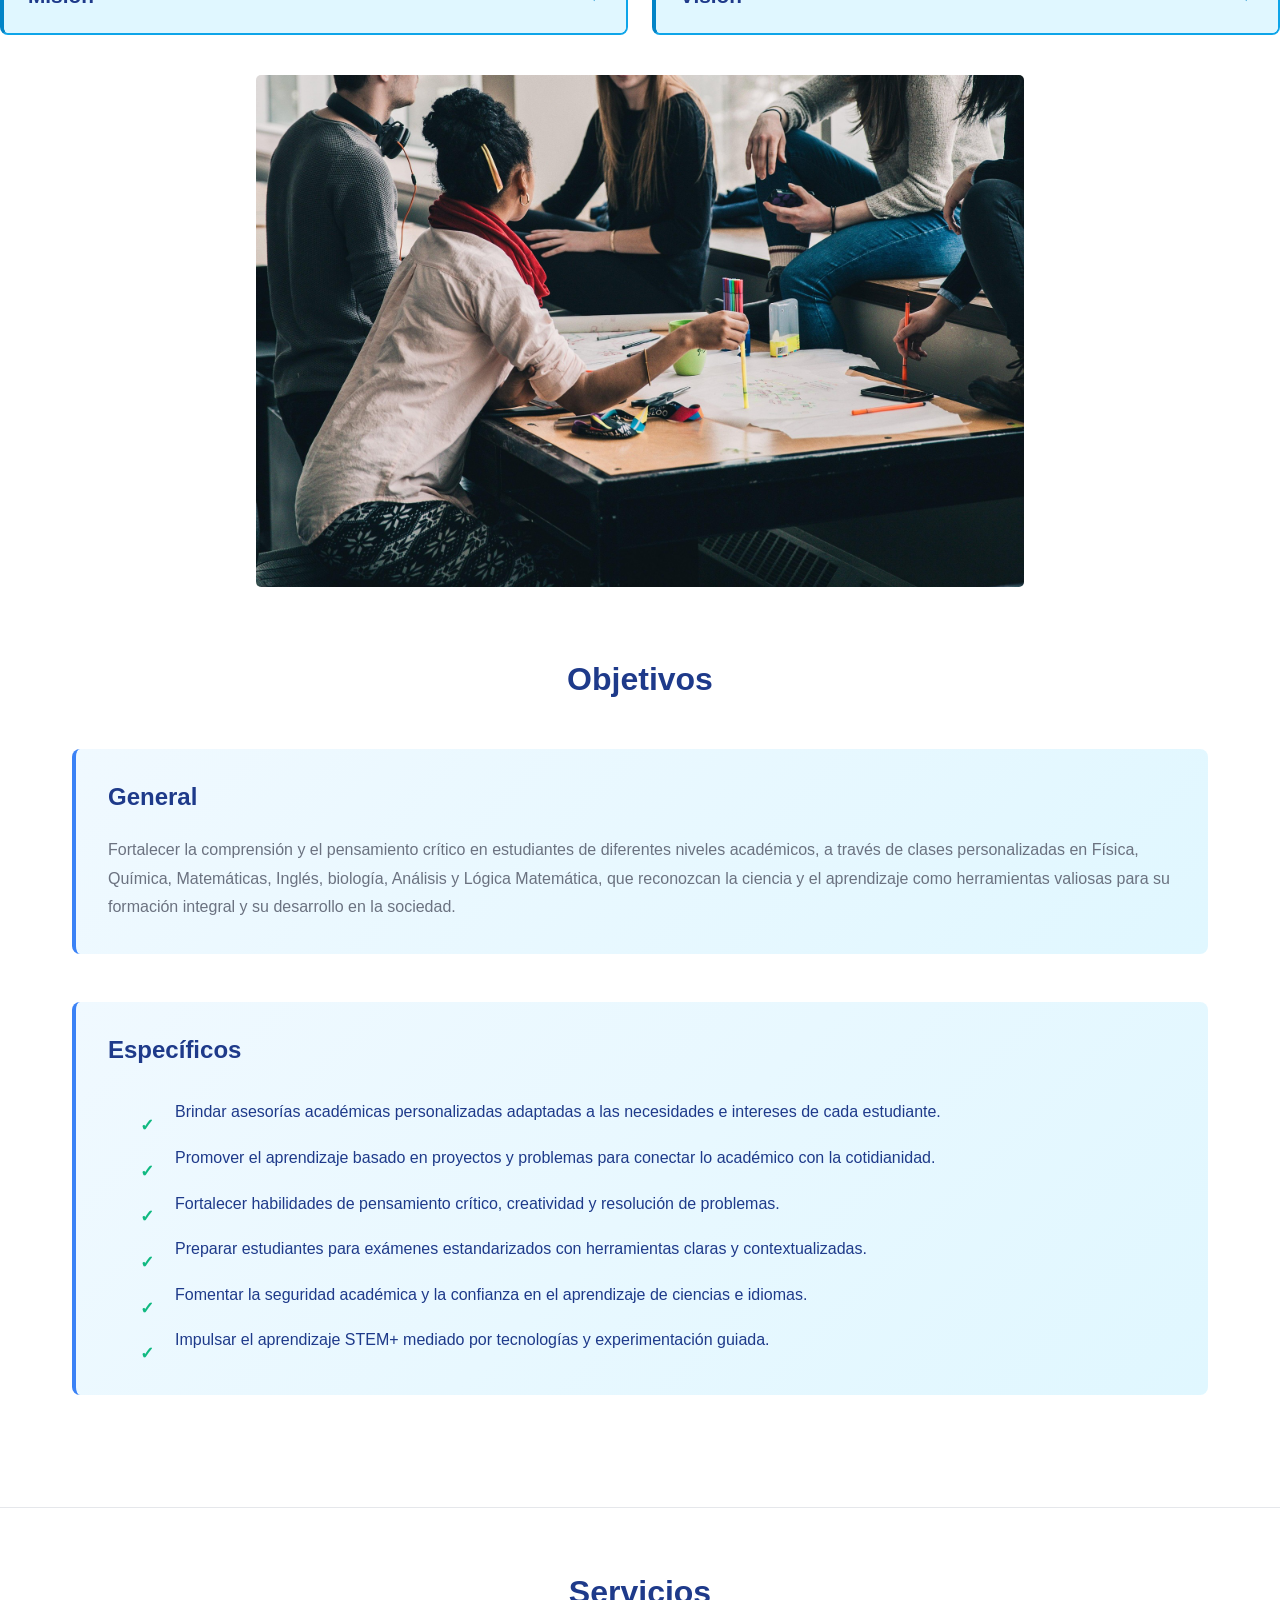
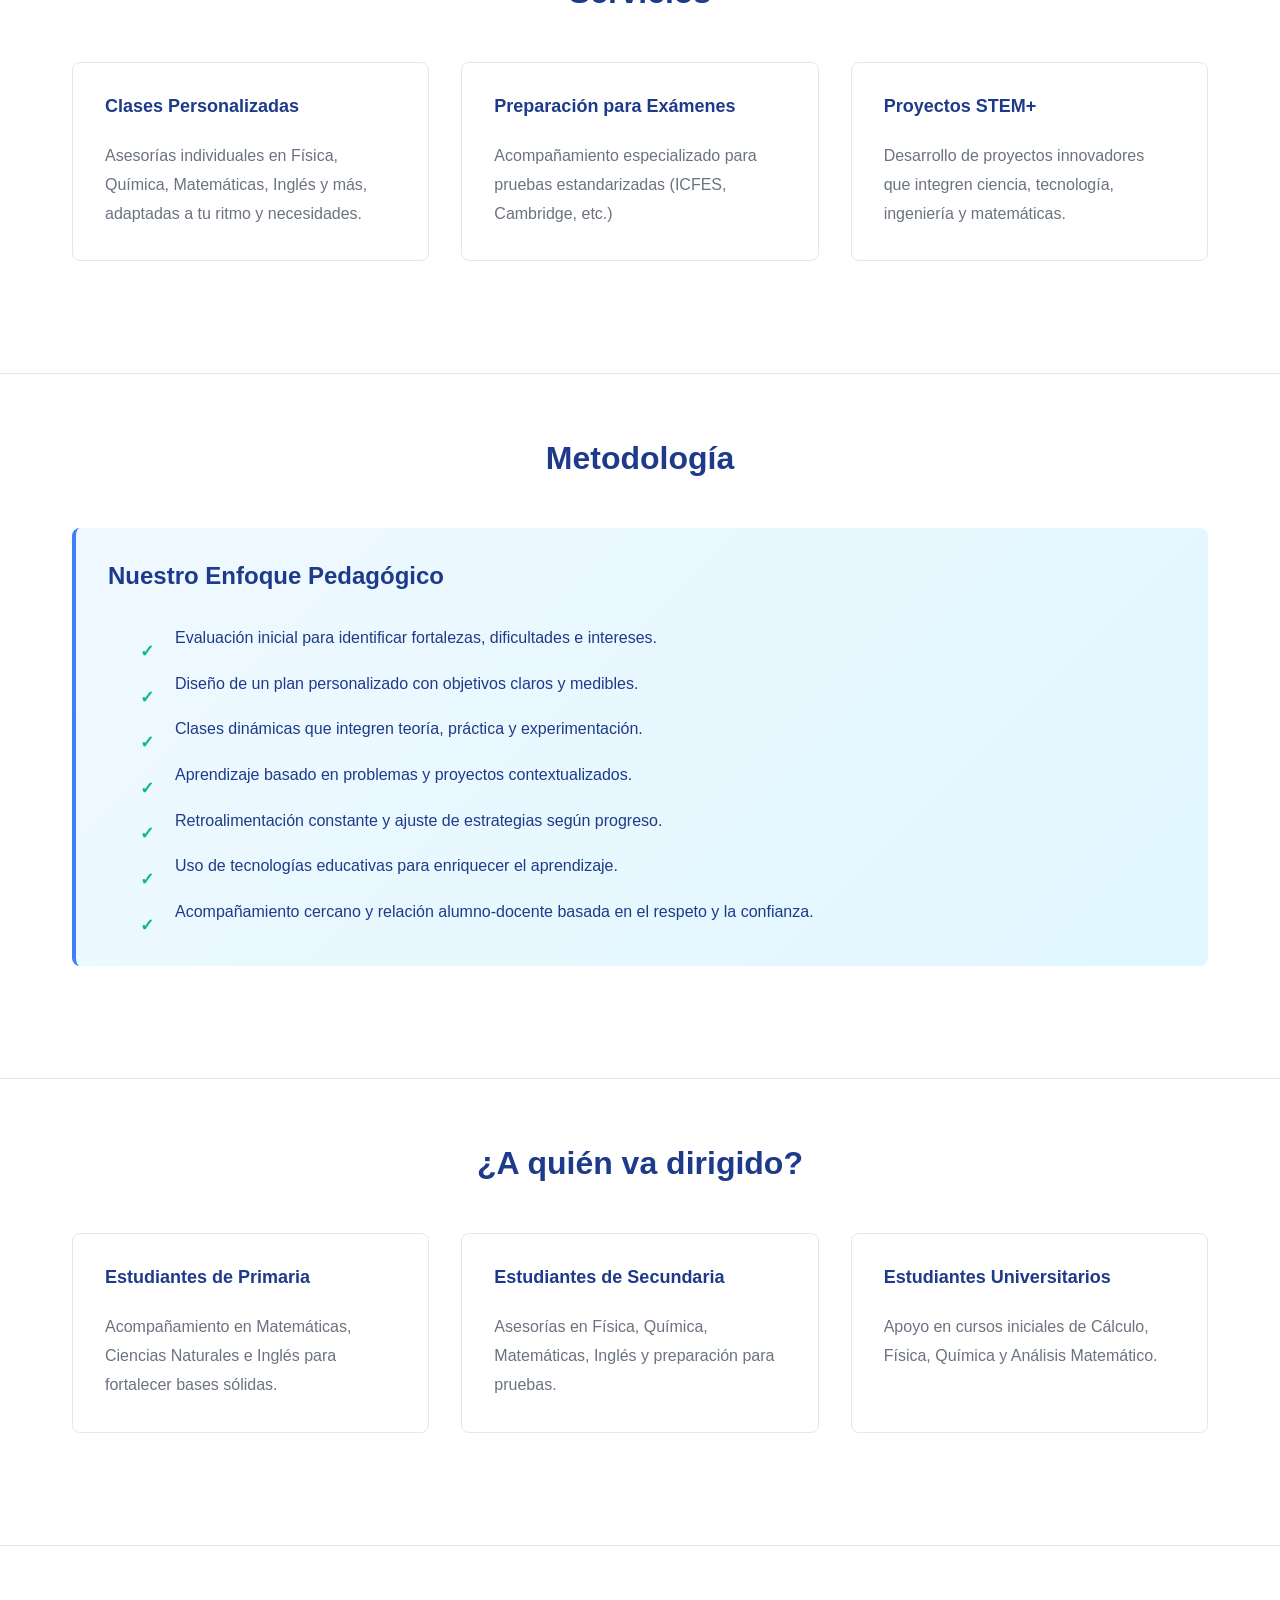
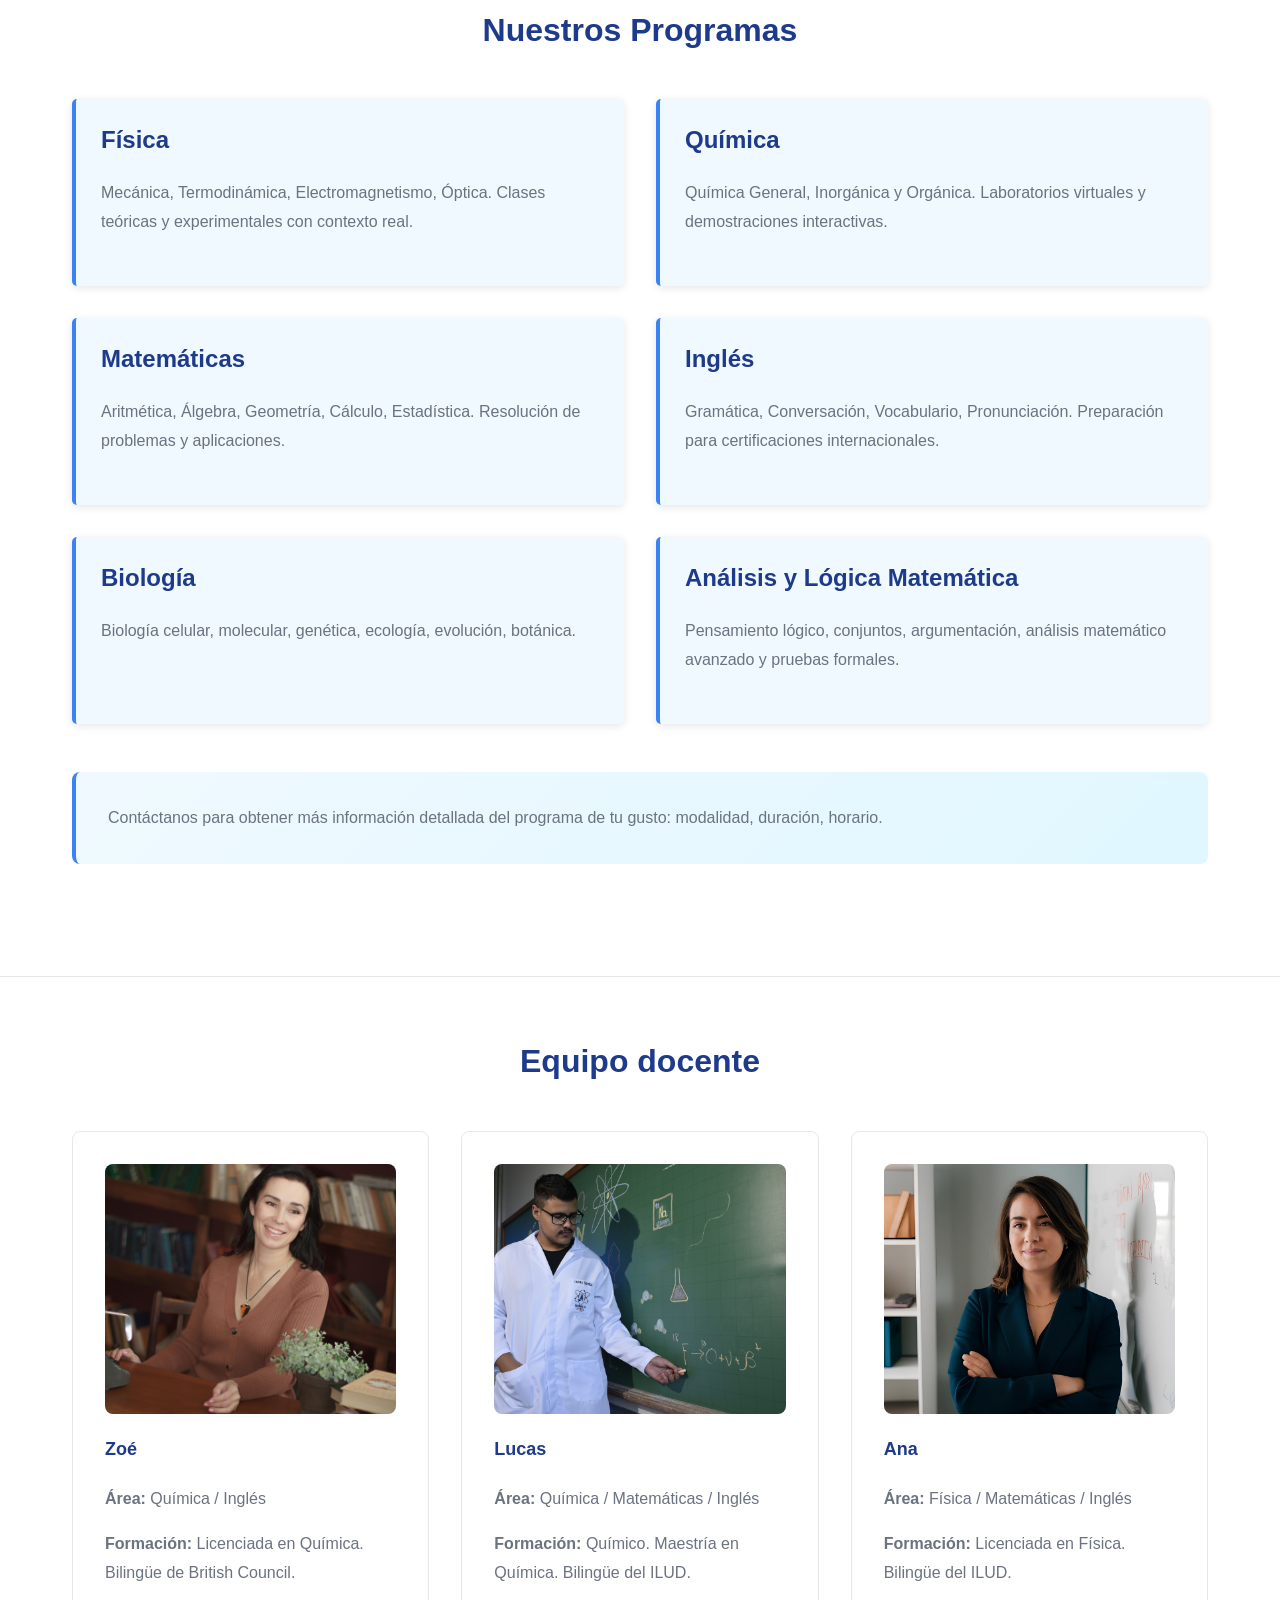
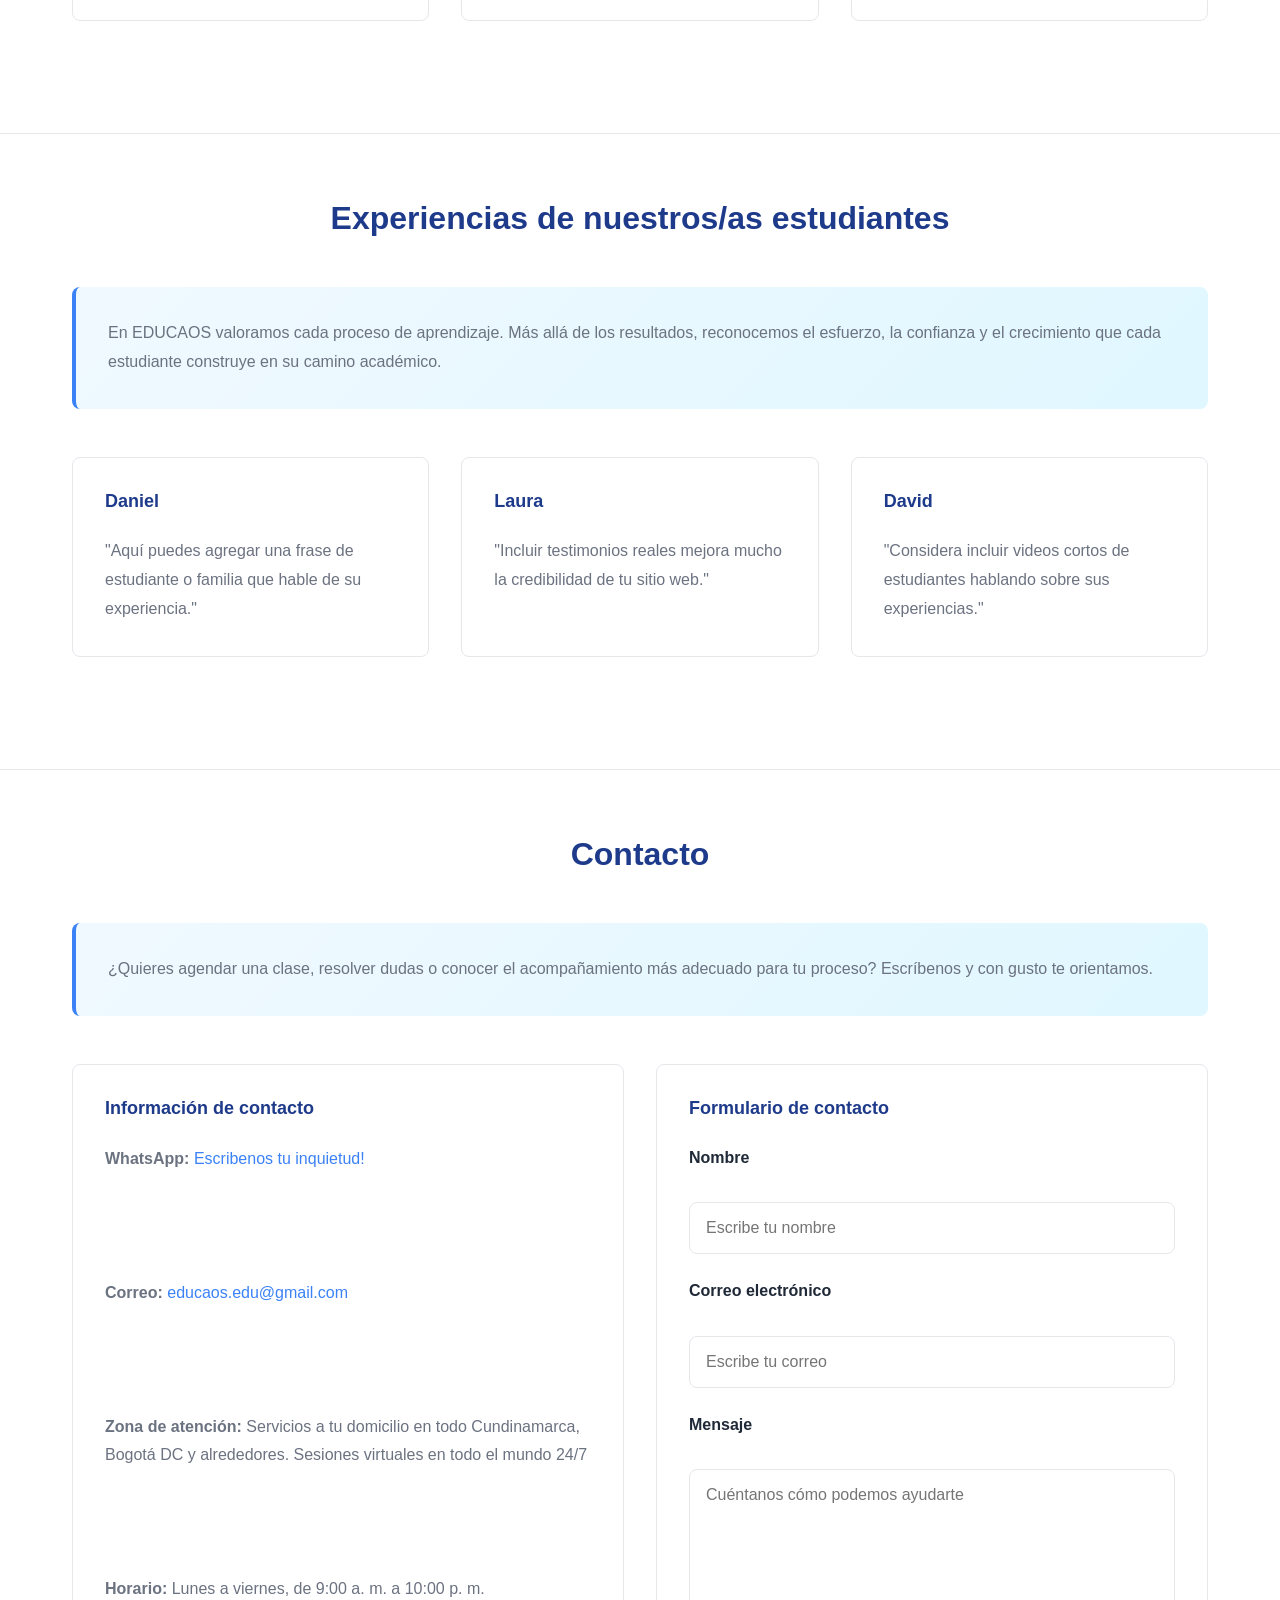
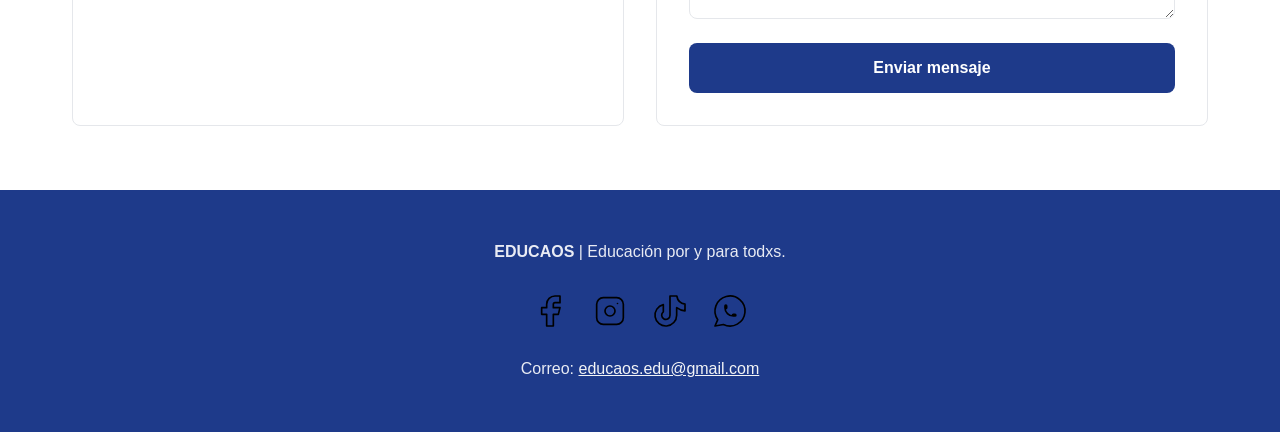
==== commit 41b65eda: "despmisionvisioniconosblancosalpasar" ====
--- a/index.html
+++ b/index.html
@@ -71,39 +71,38 @@
   <main>
 
     <!-- SECCIÓN HERO CON PARALLAX -->
-    <section id="inicio" class="hero">
+<section id="inicio" class="hero">
   <div class="parallax-bg" style="background-image: url('img/portada-fondo.jpg');"></div>
-  <!-- ↑ IMAGEN de FONDO distinta -->
-        
-        <div class="hero-text fade-in">
-          <h2>Clases personalizadas para aprender con sentido</h2>
-          <p>
-            Acompañamos a estudiantes de primaria, bachillerato y primeros semestres
-            de universidad mediante clases personalizadas en <strong>Física, Química, biología, Matemáticas, 
-            Idiomas (Inglés, español), Análisis y Lógica Matemática</strong>, con estrategias claras, 
-            dinámicas y adaptadas a su ritmo de aprendizaje.
-          </p>
-
-          <p>
-            Nuestro propósito es fortalecer la comprensión, la seguridad académica
-            y la relación del/ la estudiante con el conocimiento, permitiéndole reconocer
-            la ciencia, el razonamiento y el aprendizaje como herramientas útiles
-            para su vida cotidiana.
-          </p>
-
-          <div class="hero-buttons">
-            <a href="#contacto" class="btn">Agenda tu clase</a>
-            <a href="https://wa.me/message/WLGV2CBEJZI7O1" class="btn btn-secondary" target="_blank">Escríbenos por WhatsApp</a>
-          </div>
-        </div>
-
-         <div class="hero-image fade-in">
-    <img src="img/portada.jpg" alt="..." /> <!-- ← IMAGEN visible al lado-->
+
+  <div class="container hero-container">
+    <div class="hero-text fade-in">
+      <h2>Clases personalizadas para aprender con sentido</h2>
+
+      <p>
+        Acompañamos a estudiantes de primaria, bachillerato y primeros semestres
+        de universidad mediante clases personalizadas en <strong>Física, Química, biología, Matemáticas, 
+        Idiomas (Inglés, español), Análisis y Lógica Matemática</strong>, con estrategias claras, 
+        dinámicas y adaptadas a su ritmo de aprendizaje.
+      </p>
+
+      <p>
+        Nuestro propósito es fortalecer la comprensión, la seguridad académica
+        y la relación del/ la estudiante con el conocimiento, permitiéndole reconocer
+        la ciencia, el razonamiento y el aprendizaje como herramientas útiles
+        para su vida cotidiana.
+      </p>
+
+      <div class="hero-buttons">
+        <a href="#contacto" class="btn">Agenda tu clase</a>
+        <a href="https://wa.me/message/WLGV2CBEJZI7O1" class="btn btn-secondary" target="_blank">Escríbenos por WhatsApp</a>
+      </div>
+    </div>
+
+    <div class="hero-image fade-in">
+      <img src="img/portada.jpg" alt="Imagen principal de EDUCAOS" />
+    </div>
   </div>
 </section>
-
-      </div>
-    </section>
 
     <!-- SOBRE NOSOTROS - CON ACCORDION -->
 <!-- BANNER DEL TÍTULO -->
@@ -216,48 +215,66 @@
   </div>
 </section>
 
-        <div class="grid-two">
-          <article class="content-card fade-in-on-scroll">
-            <h3>Misión</h3>
-            <p>
-              En EDUCAOS, nuestra misión es trascender los límites convencionales
-              de la educación, brindando a nuestros estudiantes no solo conocimientos
-              académicos sólidos, sino también herramientas y experiencias que les
-              permitan explorar, pensar críticamente, comprender y aplicar las
-              ciencias y las matemáticas en su vida diaria.
-            </p>
-            <p>
-              Nos comprometemos a ofrecer clases personalizadas, asesorías académicas
-              y orientación en proyectos innovadores con un enfoque STEM+, impulsando
-              el aprendizaje mediado por tecnologías y la experimentación guiada
-              para el desarrollo integral de cada estudiante.
-            </p>
-          </article>
-
-          <article class="content-card fade-in-on-scroll">
-            <h3>Visión</h3>
-            <p>
-              Nos visualizamos como un proyecto educativo referente en la transformación
-              del aprendizaje STEM+ en América. Aspiramos a contribuir al
-              desarrollo de mentes curiosas, analíticas y creativas, capaces de
-              enfrentar los desafíos actuales y futuros con pensamiento crítico,
-              sensibilidad y criterio.
-            </p>
-            <p>
-              Buscamos ser reconocidos por nuestro compromiso con la calidad educativa,
-              la aplicación práctica del conocimiento y la promoción activa del
-              avance científico y tecnológico en la región.
-            </p>
-            <p>
-              Aspiramos a crear un ambiente donde la ciencia, las matemáticas y los idiomas no
-              solo sean materias académicas, sino herramientas poderosas para comprender
-              el mundo, resolver problemas y aportar al progreso de nuestras comunidades.
-            </p>
-          </article>
-        </div>
+        <div class="mission-vision-grid fade-in-on-scroll">
+
+  <!-- TARJETA MISIÓN -->
+  <article class="mv-card">
+    <div class="mv-header">
+      <h3>Misión</h3>
+      <span class="mv-icon">▼</span>
+    </div>
+
+    <div class="mv-content">
+      <p>
+        En EDUCAOS, nuestra misión es trascender los límites convencionales
+        de la educación, brindando a nuestros estudiantes no solo conocimientos
+        académicos sólidos, sino también herramientas y experiencias que les
+        permitan explorar, pensar críticamente, comprender y aplicar las
+        ciencias y las matemáticas en su vida diaria.
+      </p>
+
+      <p>
+        Nos comprometemos a ofrecer clases personalizadas, asesorías académicas
+        y orientación en proyectos innovadores con un enfoque STEM+, impulsando
+        el aprendizaje mediado por tecnologías y la experimentación guiada
+        para el desarrollo integral de cada estudiante.
+      </p>
+    </div>
+  </article>
+
+  <!-- TARJETA VISIÓN -->
+  <article class="mv-card">
+    <div class="mv-header">
+      <h3>Visión</h3>
+      <span class="mv-icon">▼</span>
+    </div>
+
+    <div class="mv-content">
+      <p>
+        Nos visualizamos como un proyecto educativo referente en la transformación
+        del aprendizaje STEM+ en América. Aspiramos a contribuir al desarrollo
+        de mentes curiosas, analíticas y creativas, capaces de enfrentar los
+        desafíos actuales y futuros con pensamiento crítico, sensibilidad y criterio.
+      </p>
+
+      <p>
+        Buscamos ser reconocidos por nuestro compromiso con la calidad educativa,
+        la aplicación práctica del conocimiento y la promoción activa del avance
+        científico y tecnológico en la región.
+      </p>
+
+      <p>
+        Aspiramos a crear un ambiente donde la ciencia, las matemáticas y los idiomas
+        no solo sean materias académicas, sino herramientas poderosas para comprender
+        el mundo, resolver problemas y aportar al progreso de nuestras comunidades.
+      </p>
+    </div>
+  </article>
+
+</div>
 
         <div class="section-image fade-in-on-scroll">
-          <img src="img/profes." alt="Equipo docente de EDUCAOS" />
+          <img src="img/profes.jpg" alt="Equipo docente de EDUCAOS" />
         </div>
       </div>
     </section>
@@ -649,7 +666,8 @@
       // Limpiar formulario
       document.getElementById('contactForm').reset();
     }
-    // ============================================
+
+// ============================================
 // ACCORDION - ABRIR/CERRAR AL HACER CLIC
 // ============================================
 
@@ -670,6 +688,17 @@
     item.classList.toggle('active');
   });
 });
+// MISIÓN Y VISIÓN - DESPLEGABLE
+const mvHeaders = document.querySelectorAll('.mv-header');
+
+mvHeaders.forEach(header => {
+  header.addEventListener('click', function() {
+    const card = this.closest('.mv-card');
+
+    // Abre/cierra la actual
+    card.classList.toggle('active');
+  });
+});
   </script>
 
 </body>
--- a/styles.css
+++ b/styles.css
@@ -468,9 +468,7 @@
   .parallax-bg {
     background-attachment: scroll;
   }
-}
-
-LÍNEA 471:  }  ← Final del @media del HERO
+}  
 
 /* Banner del título con parallax */
 .section-banner {
@@ -535,8 +533,8 @@
 .section {
   padding: var(--spacing-2xl) 0;
   border-bottom: 1px solid var(--color-border);
-  position: relative;  ← AGREGA ESTO
-  overflow: hidden;     ← AGREGA ESTO
+  position: relative;
+  overflow: hidden;
 }
 
 /* Ahora agrega estos estilos PARA CADA SECCIÓN */
@@ -845,6 +843,7 @@
 
 .social-icon:hover {
   transform: scale(1.2);
+  filter: brightness(0) invert(1);  /* Se vuelven blancos al pasar */
 }
 
 @media (max-width: 768px) {
@@ -981,7 +980,7 @@
 
   h1 {
     font-size: var(--font-size-xl);
-  }
+  }t
 
   h2 {
     font-size: var(--font-size-lg);
@@ -999,4 +998,214 @@
   .grid-two {
     grid-template-columns: 1fr;
   }
+}
+/* ===================================
+   ACCORDION / DESPLEGABLE SOBRE NOSOTROS
+   =================================== */
+
+.accordion-item {
+  background: #ffffff;
+  border-radius: 18px;
+  margin-bottom: 24px;
+  overflow: hidden;
+  box-shadow: 0 10px 25px rgba(30, 58, 138, 0.08);
+  border: 1px solid var(--color-border);
+  transition: transform 0.3s ease, box-shadow 0.3s ease;
+}
+
+.accordion-item:hover {
+  transform: translateY(-4px);
+  box-shadow: 0 16px 35px rgba(30, 58, 138, 0.15);
+}
+
+.accordion-header {
+  display: flex;
+  justify-content: space-between;
+  align-items: center;
+  padding: 24px 28px;
+  cursor: pointer;
+  background: linear-gradient(135deg, #f0f9ff 0%, #ffffff 100%);
+}
+
+.accordion-header h3 {
+  margin: 0;
+  color: var(--color-primary);
+}
+
+.accordion-icon {
+  font-size: 18px;
+  color: var(--color-secondary);
+  transition: transform 0.3s ease;
+}
+
+.accordion-content {
+  max-height: 0;
+  overflow: hidden;
+  transition: max-height 0.6s ease;
+}
+
+.accordion-item:hover .accordion-content,
+.accordion-item.active .accordion-content {
+  max-height: 900px;
+}
+
+.accordion-item:hover .accordion-icon,
+.accordion-item.active .accordion-icon {
+  transform: rotate(180deg);
+}
+
+.accordion-body {
+  display: grid;
+  grid-template-columns: 1.3fr 0.7fr;
+  gap: 28px;
+  padding: 0 28px 28px;
+  align-items: center;
+}
+
+.accordion-text p {
+  color: var(--color-gray);
+  line-height: 1.7;
+}
+
+.accordion-image {
+  height: 260px;
+  border-radius: 18px;
+  overflow: hidden;
+}
+
+.accordion-image img {
+  width: 100%;
+  height: 100%;
+  object-fit: cover;
+  transform: scale(1.08);
+  transition: transform 0.8s ease;
+}
+
+.accordion-item:hover .accordion-image img,
+.accordion-item.active .accordion-image img {
+  transform: scale(1.16) translateY(-10px);
+}
+
+@media (max-width: 768px) {
+  .accordion-body {
+    grid-template-columns: 1fr;
+  }
+
+  .accordion-content {
+    max-height: none;
+  }
+
+  .accordion-image {
+    height: 220px;
+  }
+}
+/* ===================================
+   MISIÓN Y VISIÓN - TARJETAS DESPLEGABLES
+   =================================== */
+
+/* GRID LADO A LADO */
+.mission-vision-grid {
+  display: grid;
+  grid-template-columns: 1fr 1fr;
+  gap: 1.5rem;
+  margin-bottom: 2rem;
+}
+
+/* TARJETA */
+.mv-card {
+  background-color: #f0f9ff;
+  border: 2px solid #0ea5e9;
+  border-left: 4px solid #0284c7;
+  border-radius: 8px;
+  overflow: hidden;
+  transition: all 0.3s ease;
+}
+
+/* EFECTO AL PASAR EL CURSOR */
+.mv-card:hover {
+  box-shadow: 0 6px 16px rgba(59, 130, 246, 0.15);
+  border-color: #0284c7;
+  transform: translateY(-3px);
+}
+
+/* ENCABEZADO DE CADA TARJETA */
+.mv-header {
+  display: flex;
+  justify-content: space-between;
+  align-items: center;
+  padding: 1.5rem;
+  background-color: #e0f7ff;
+  cursor: pointer;
+  transition: all 0.3s ease;
+}
+
+.mv-header:hover {
+  background-color: #cff0ff;
+}
+
+.mv-header h3 {
+  margin: 0;
+  color: #1e3a8a;
+  font-size: 1.3rem;
+}
+
+/* ÍCONO DE FLECHA */
+.mv-icon {
+  font-size: 1rem;
+  color: #0284c7;
+  transition: transform 0.3s ease;
+}
+
+.mv-card.active .mv-icon {
+  transform: rotate(180deg);
+}
+
+/* CONTENIDO OCULTO */
+.mv-content {
+  max-height: 0;
+  overflow: hidden;
+  padding: 0 1.5rem;
+  transition: max-height 0.5s ease, padding 0.4s ease;
+}
+
+/* CONTENIDO ABIERTO */
+.mv-card.active .mv-content {
+  max-height: 900px;
+  padding: 1.5rem;
+}
+
+.mv-content p {
+  margin: 1rem 0;
+  color: #4b5563;
+  line-height: 1.7;
+  font-size: 0.95rem;
+}
+
+.mv-content p:first-child {
+  margin-top: 0;
+}
+
+.mv-content p:last-child {
+  margin-bottom: 0;
+}
+
+/* RESPONSIVE - CELULAR */
+@media (max-width: 768px) {
+  .mission-vision-grid {
+    grid-template-columns: 1fr;
+    gap: 1rem;
+  }
+
+  .mv-header {
+    padding: 1rem;
+  }
+
+  .mv-header h3 {
+    font-size: 1.1rem;
+  }
+
+  .mv-card.active .mv-content {
+    max-height: 1000px;
+    padding: 1rem;
+  }
 }
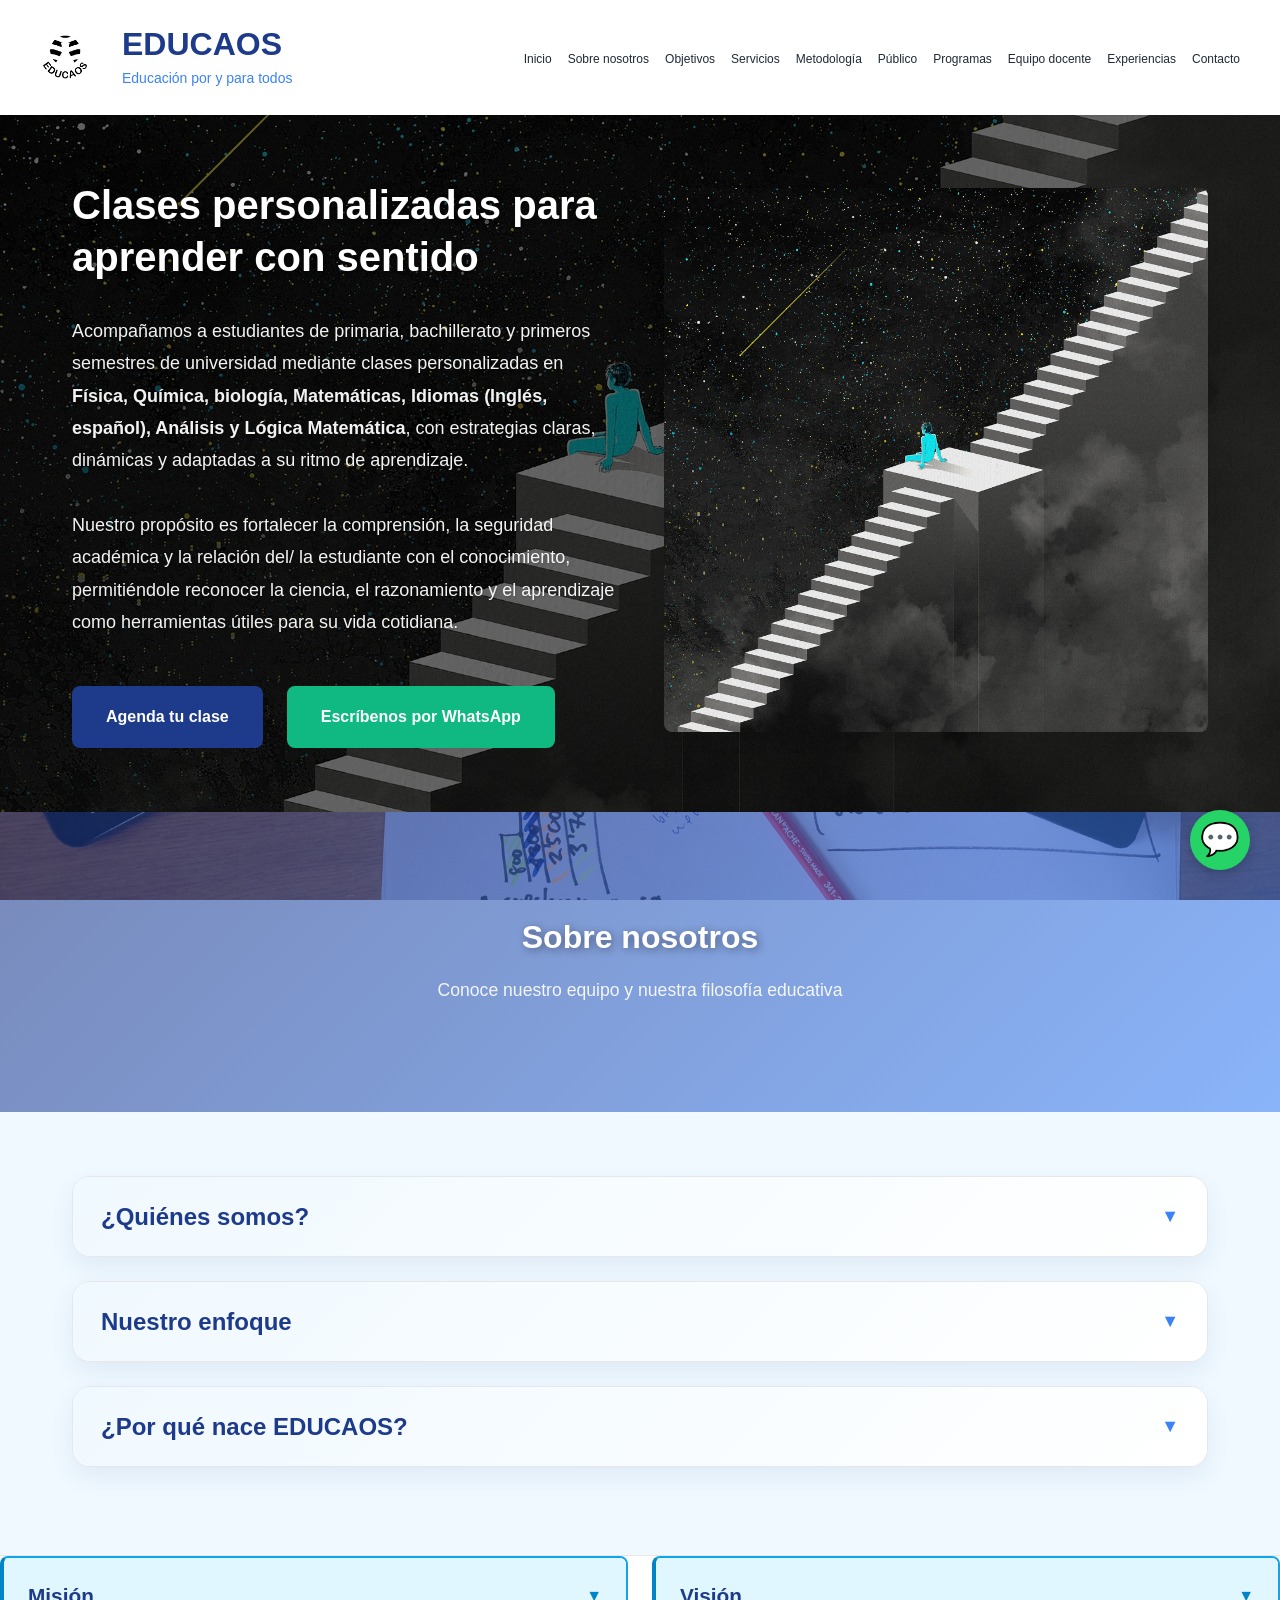
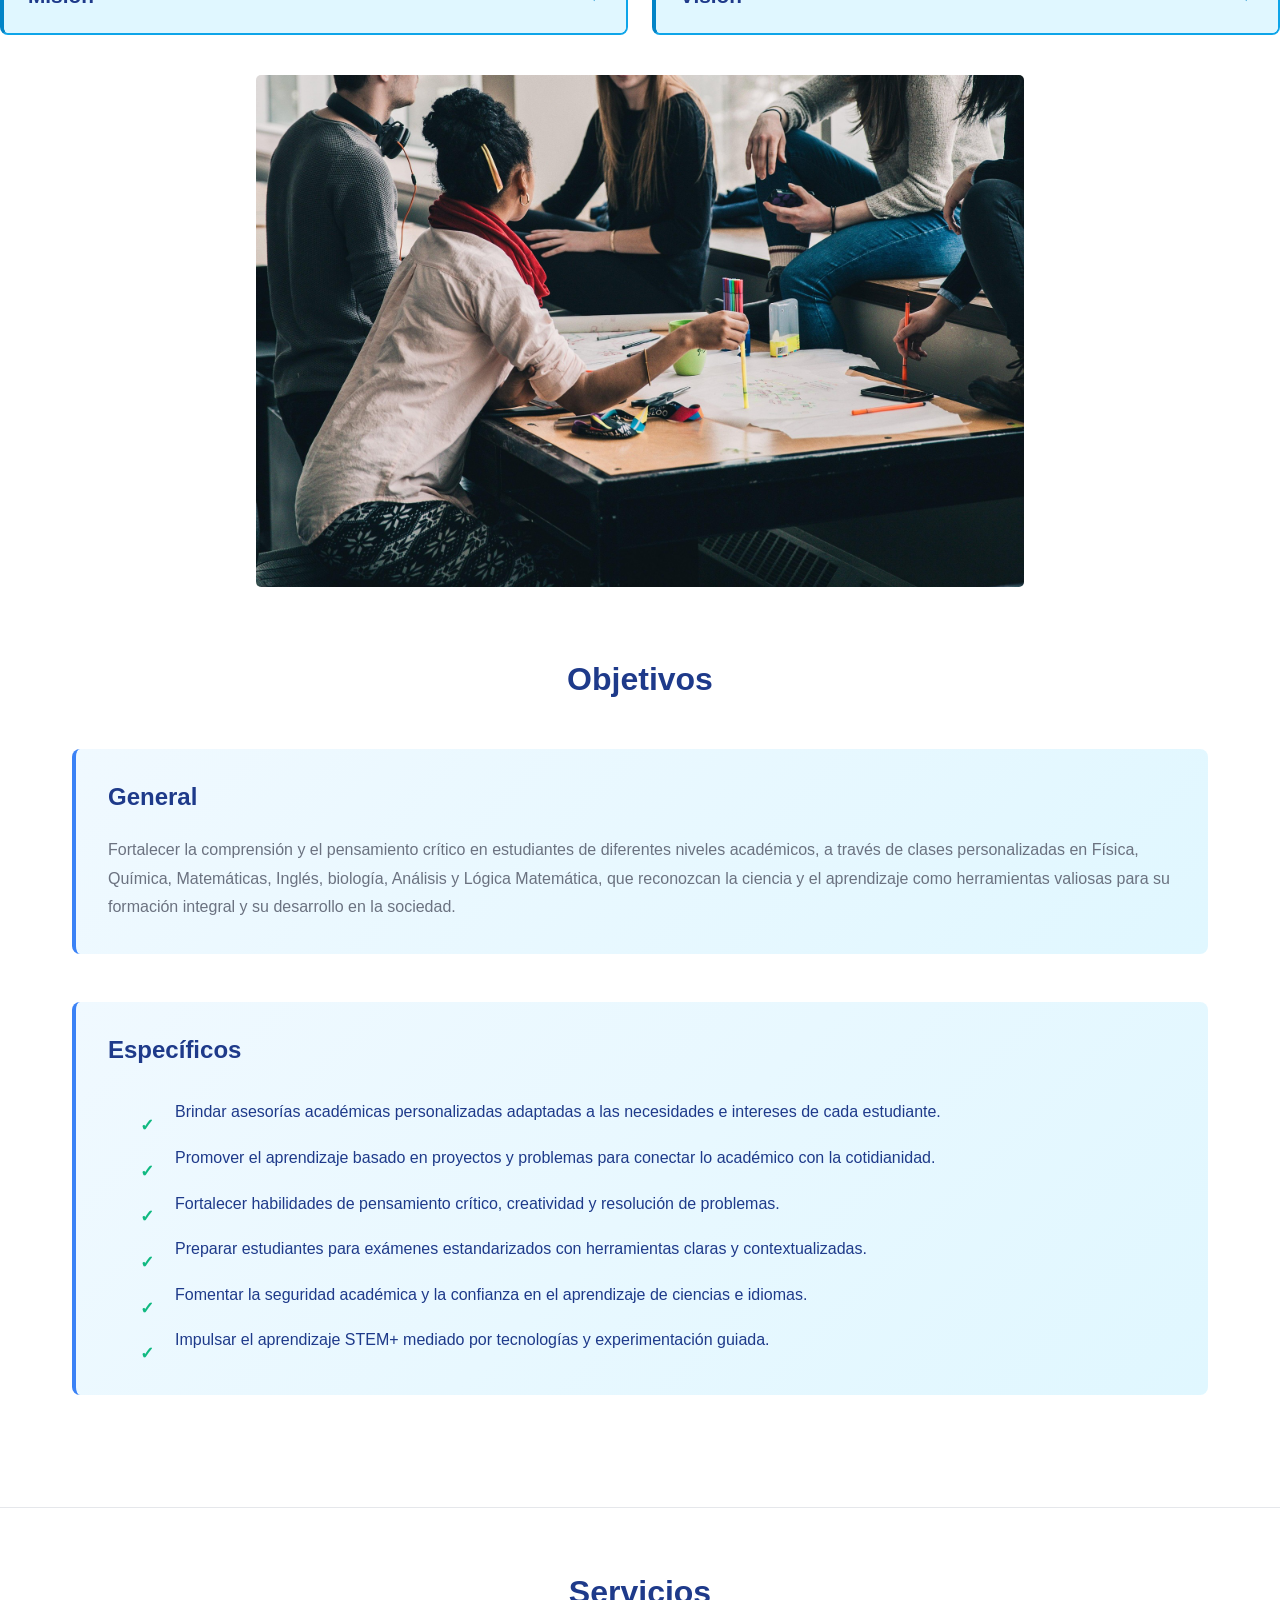
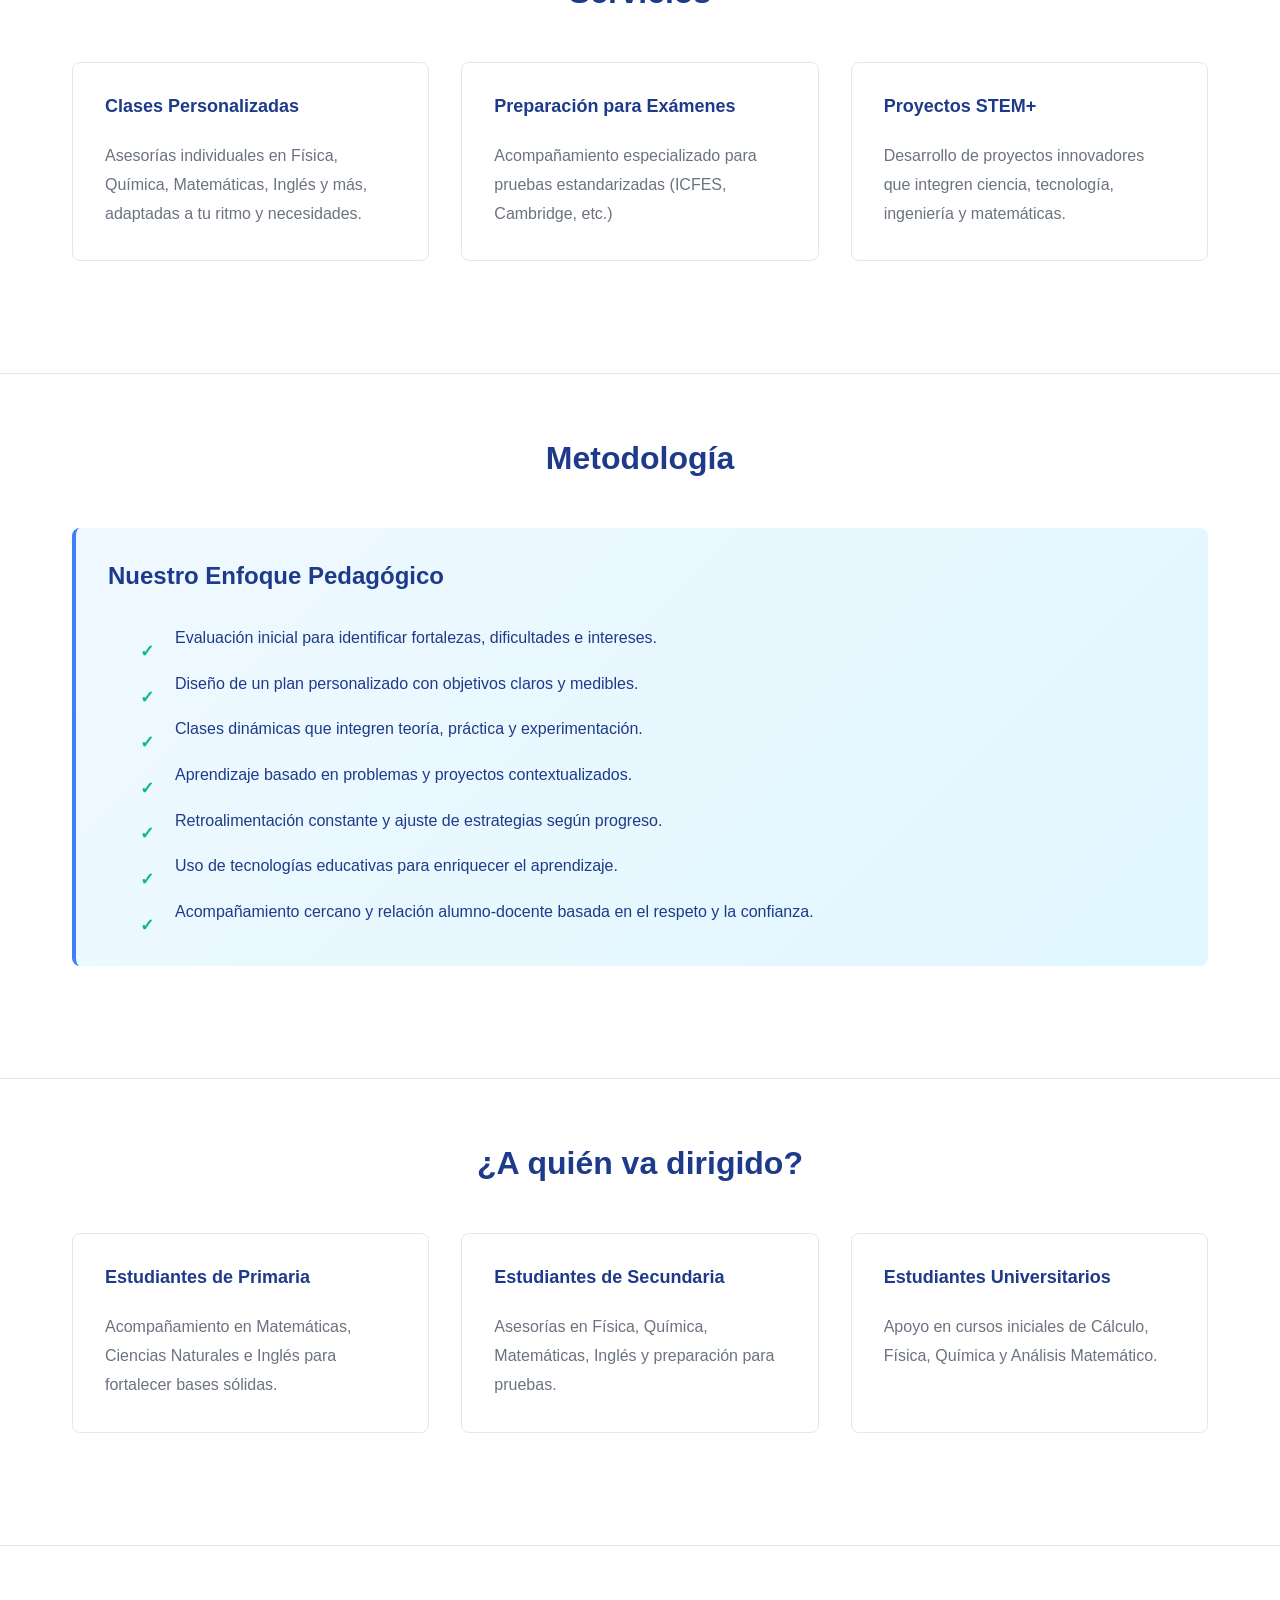
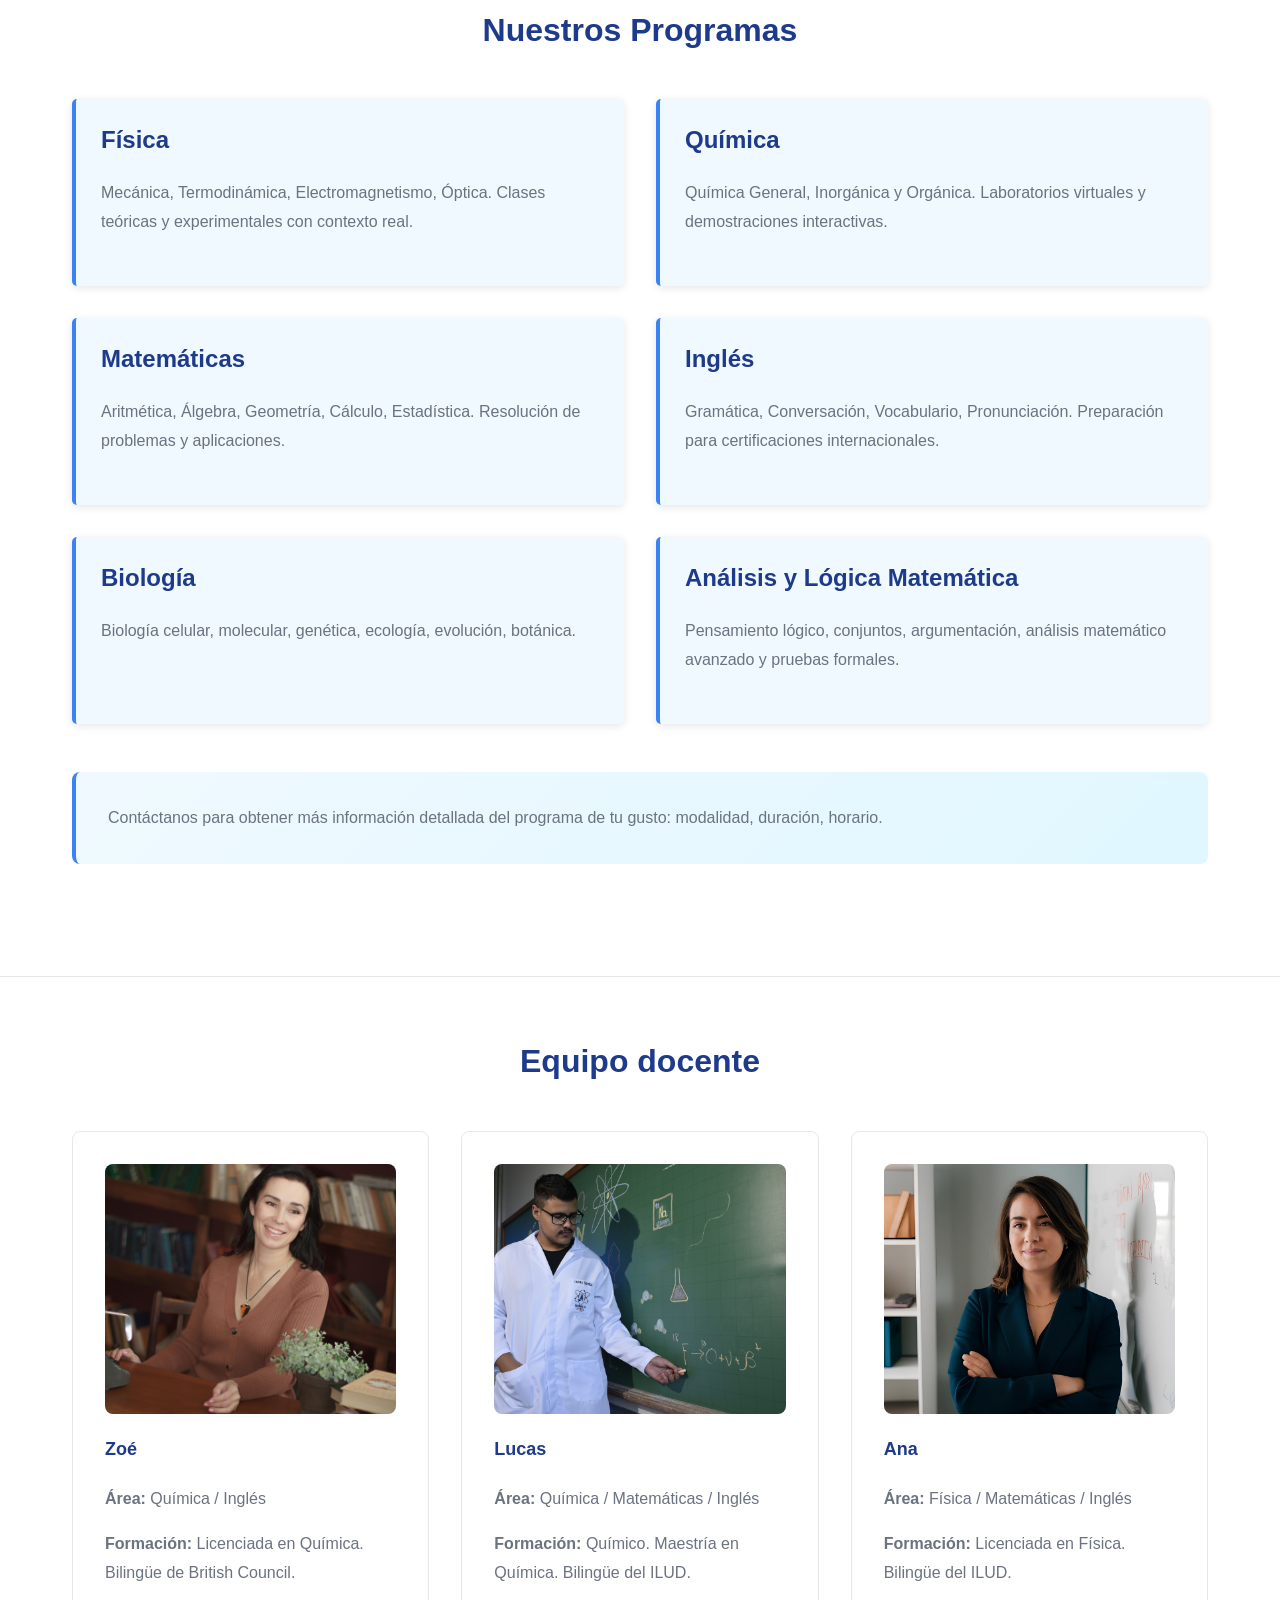
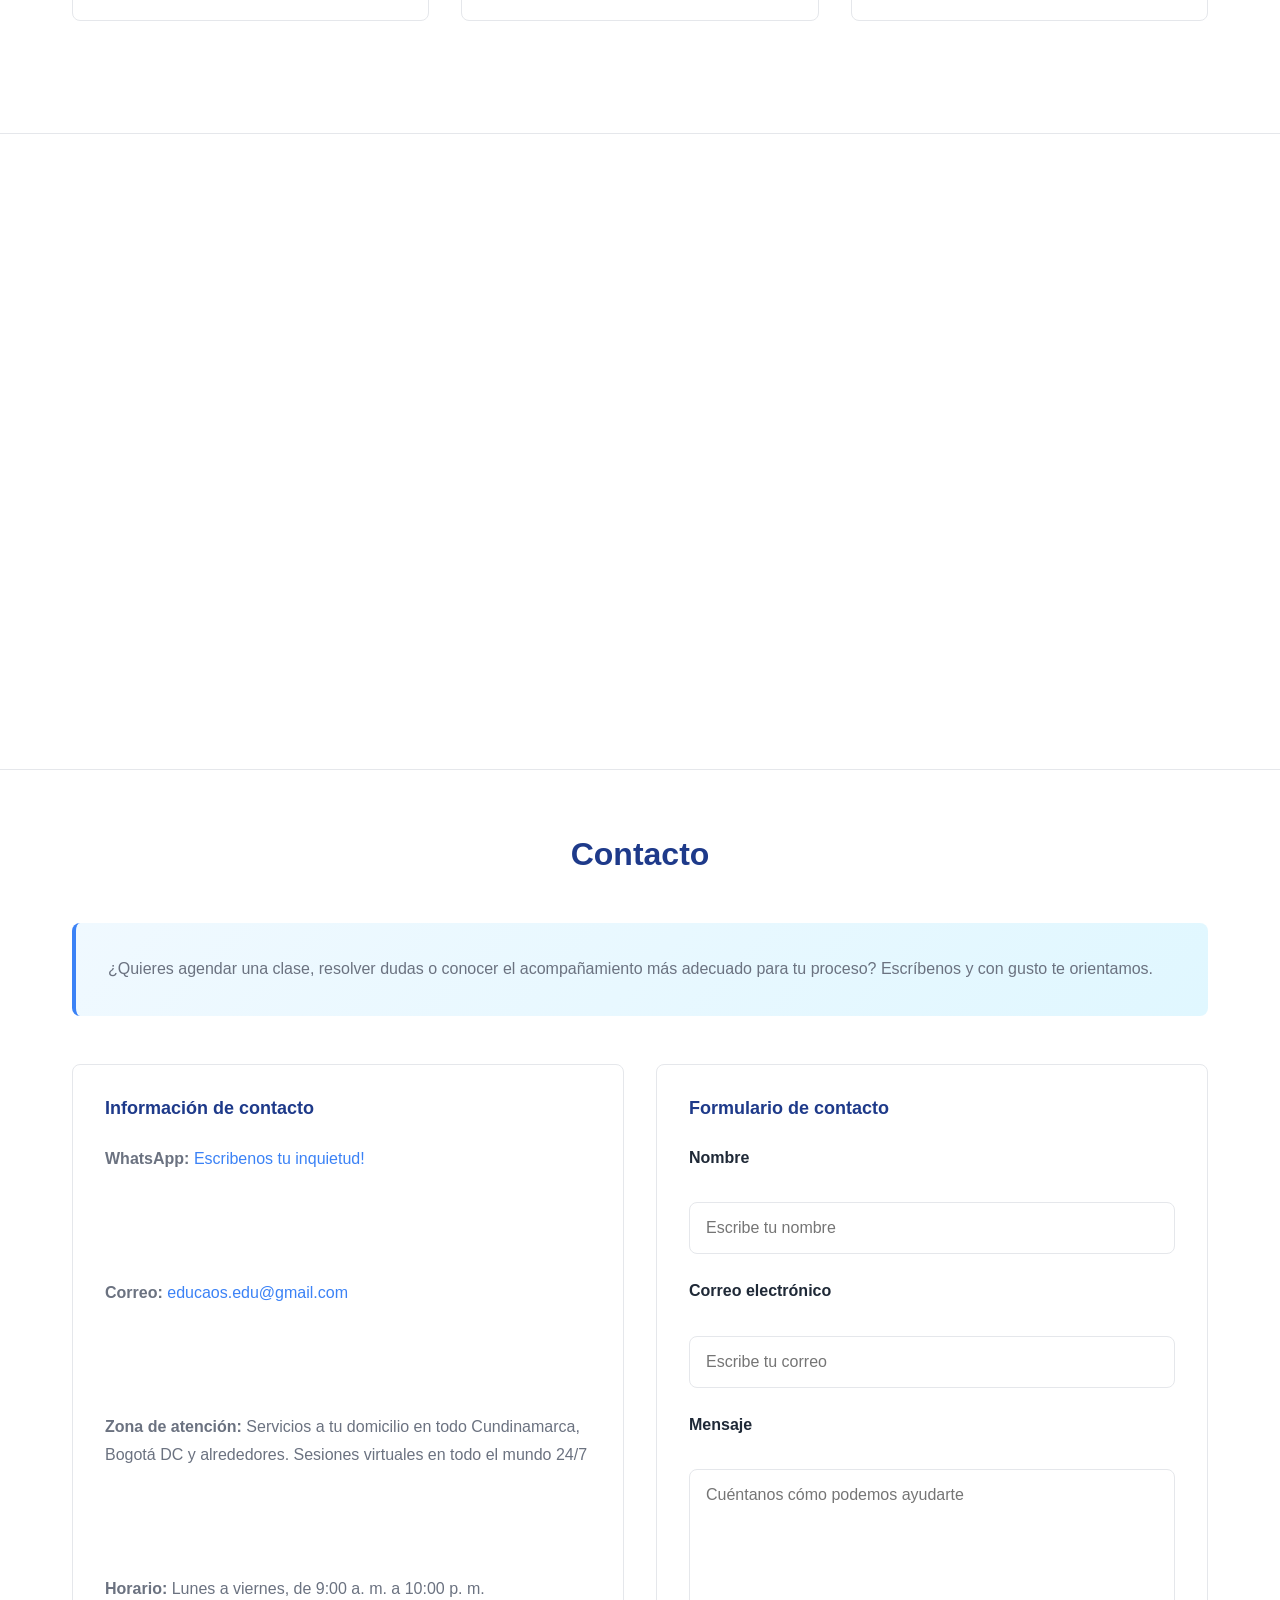
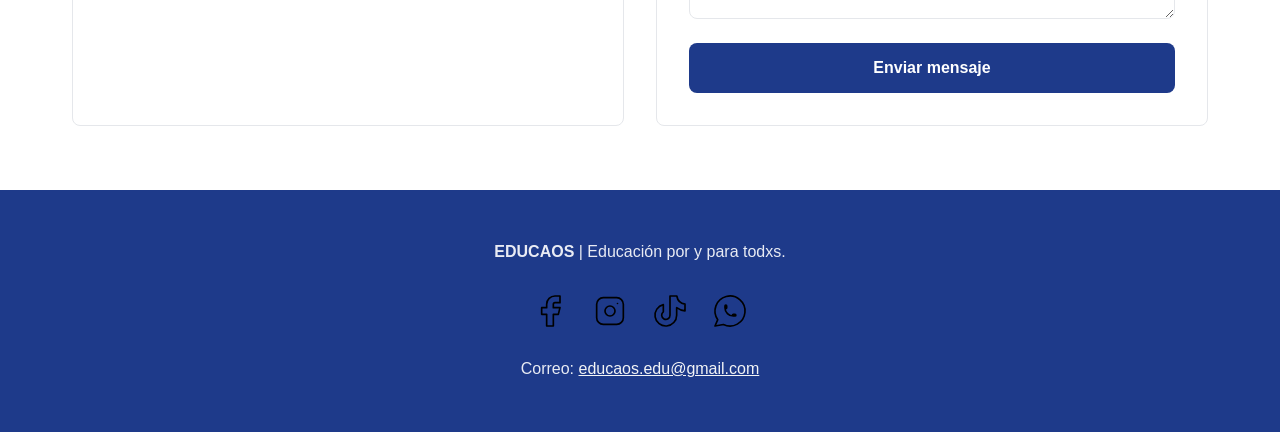
==== commit abba427e: "linkear metricool" ====
--- a/index.html
+++ b/index.html
@@ -24,6 +24,8 @@
 <link rel="icon" type="image/png" sizes="32x32" href="img/favicon-32x32.png">
 <link rel="icon" type="image/png" sizes="16x16" href="img/favicon-16x16.png">
 <link rel="apple-touch-icon" href="img/apple-touch-icon.png">
+<!-- Metricool Tracker -->
+    <script>function loadScript(a){var b=document.getElementsByTagName("head")[0],c=document.createElement("script");c.type="text/javascript",c.src="https://tracker.metricool.com/resources/be.js",c.onreadystatechange=a,c.onload=a,b.appendChild(c)}loadScript(function(){beTracker.t({hash:"e9aacc4f85460d0cd99537b28a876ea7"})});</script>
 </head>
 <body>
 
